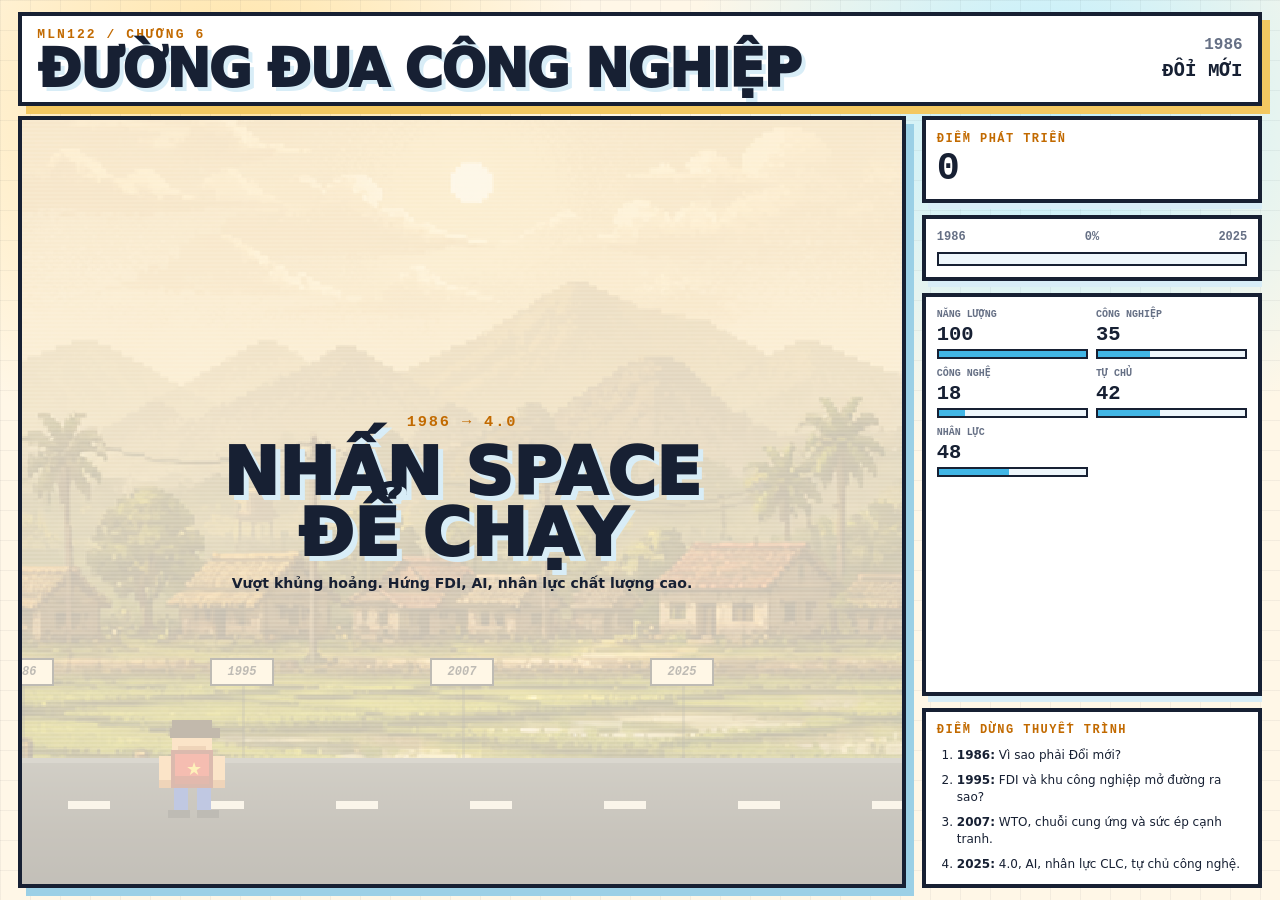
==== mln122/index.html @ a0adc279 "chore" ====
<!doctype html>
<html lang="vi">
  <head>
    <meta charset="utf-8" />
    <meta name="viewport" content="width=device-width, initial-scale=1" />
    <title>Đường Đua Công Nghiệp - MLN122</title>
    <link rel="stylesheet" href="./styles.css" />
  </head>
  <body>
    <main class="shell">
      <header class="topbar">
        <div>
          <p class="eyebrow">MLN122 / Chương 6</p>
          <h1>Đường Đua Công Nghiệp</h1>
        </div>
        <div class="era-badge">
          <span id="currentYear">1986</span>
          <strong id="currentEra">Đổi mới</strong>
        </div>
      </header>

      <section class="layout">
        <section id="stage" class="stage" aria-label="Khu vực chơi game">
          <img class="backdrop" src="./assets/industrial-road-atlas.png" alt="" draggable="false" />
          <div class="sunwash"></div>
          <div class="milestones" aria-hidden="true">
            <i style="left: 0%"><span>1986</span></i>
            <i style="left: 25%"><span>1995</span></i>
            <i style="left: 50%"><span>2007</span></i>
            <i style="left: 75%"><span>2025</span></i>
          </div>
          <div class="road"></div>
          <div id="entities" class="entities"></div>
          <div id="runner" class="runner" aria-hidden="true">
            <b class="head"></b>
            <b class="hair"></b>
            <b class="body"><em>★</em></b>
            <b class="arm left"></b>
            <b class="arm right"></b>
            <b class="leg left"></b>
            <b class="leg right"></b>
            <b class="shoe left"></b>
            <b class="shoe right"></b>
          </div>

          <div id="toast" class="toast" hidden></div>

          <div id="startOverlay" class="overlay">
            <p>1986 → 4.0</p>
            <h2>Nhấn Space để chạy</h2>
            <span>Vượt khủng hoảng. Hứng FDI, AI, nhân lực chất lượng cao.</span>
          </div>

          <div id="checkpointOverlay" class="overlay checkpoint" hidden>
            <p id="checkpointYear">1986</p>
            <h2 id="checkpointTitle">Đổi mới</h2>
            <ul id="checkpointBullets"></ul>
            <button id="continueButton" type="button">Tiếp tục chạy</button>
          </div>

          <div id="finishOverlay" class="overlay finish" hidden>
            <p>Kết quả</p>
            <h2 id="finishTitle">Bứt tốc</h2>
            <span id="finishBody"></span>
            <button id="restartButton" type="button">Chạy lại</button>
          </div>
        </section>

        <aside class="side">
          <section class="score-panel">
            <span>Điểm phát triển</span>
            <strong id="score">0</strong>
          </section>

          <section class="progress-panel">
            <div class="progress-label">
              <span>1986</span>
              <strong id="progressText">0%</strong>
              <span>2025</span>
            </div>
            <div class="progress"><i id="progressBar"></i></div>
          </section>

          <section class="meters">
            <div class="meter">
              <span>Năng lượng</span>
              <strong id="energy">100</strong>
              <i><b id="energyBar"></b></i>
            </div>
            <div class="meter">
              <span>Công nghiệp</span>
              <strong id="industry">35</strong>
              <i><b id="industryBar"></b></i>
            </div>
            <div class="meter">
              <span>Công nghệ</span>
              <strong id="technology">18</strong>
              <i><b id="technologyBar"></b></i>
            </div>
            <div class="meter">
              <span>Tự chủ</span>
              <strong id="autonomy">42</strong>
              <i><b id="autonomyBar"></b></i>
            </div>
            <div class="meter">
              <span>Nhân lực</span>
              <strong id="people">48</strong>
              <i><b id="peopleBar"></b></i>
            </div>
          </section>

          <section class="talk-panel">
            <span>Điểm dừng thuyết trình</span>
            <ol>
              <li><b>1986:</b> Vì sao phải Đổi mới?</li>
              <li><b>1995:</b> FDI và khu công nghiệp mở đường ra sao?</li>
              <li><b>2007:</b> WTO, chuỗi cung ứng và sức ép cạnh tranh.</li>
              <li><b>2025:</b> 4.0, AI, nhân lực CLC, tự chủ công nghệ.</li>
            </ol>
          </section>
        </aside>
      </section>
    </main>

    <script src="./game.js"></script>
  </body>
</html>
---- mln122/styles.css ----
:root {
  --ink: #172033;
  --muted: #667085;
  --paper: #fff7e7;
  --panel: #ffffff;
  --line: #172033;
  --gold: #f5a524;
  --sky: #41b6e6;
  --green: #49b66e;
  --red: #e65a4f;
}

* {
  box-sizing: border-box;
}

html,
body {
  height: 100%;
  overflow: hidden;
}

body {
  margin: 0;
  color: var(--ink);
  background:
    linear-gradient(90deg, rgba(23, 32, 51, 0.05) 1px, transparent 1px),
    linear-gradient(rgba(23, 32, 51, 0.05) 1px, transparent 1px),
    radial-gradient(circle at 18% 12%, #ffe3a3 0, transparent 28%),
    radial-gradient(circle at 82% 12%, #bdefff 0, transparent 28%),
    var(--paper);
  background-size: 30px 30px, 30px 30px, auto, auto, auto;
  font-family: Inter, ui-sans-serif, system-ui, -apple-system, BlinkMacSystemFont, "Segoe UI", sans-serif;
}

button {
  font: inherit;
}

.shell {
  height: 100vh;
  overflow: hidden;
  display: grid;
  grid-template-rows: auto minmax(0, 1fr);
  gap: clamp(8px, 1.2vh, 14px);
  padding: clamp(8px, 1.3vh, 14px) clamp(10px, 1.5vw, 18px);
}

.topbar {
  display: flex;
  justify-content: space-between;
  align-items: center;
  gap: 20px;
  max-width: 1480px;
  width: 100%;
  margin: 0 auto;
  padding: clamp(8px, 1.1vh, 12px) clamp(12px, 1.2vw, 16px);
  border: 4px solid var(--line);
  background: var(--panel);
  box-shadow: 8px 8px 0 #f3c861;
}

.eyebrow {
  margin: 0 0 4px;
  color: #c26a00;
  font-family: "Courier New", ui-monospace, monospace;
  font-size: 13px;
  font-weight: 900;
  letter-spacing: 0.16em;
  text-transform: uppercase;
}

h1 {
  margin: 0;
  font-size: clamp(30px, 4.1vw, 58px);
  line-height: 0.88;
  font-weight: 950;
  letter-spacing: -0.03em;
  text-transform: uppercase;
  text-shadow: 4px 4px 0 #d8edf7;
}

.era-badge {
  min-width: 200px;
  text-align: right;
  font-family: "Courier New", ui-monospace, monospace;
  text-transform: uppercase;
}

.era-badge span {
  display: block;
  color: var(--muted);
  font-weight: 900;
}

.era-badge strong {
  display: block;
  margin-top: 4px;
  font-size: clamp(18px, 1.5vw, 22px);
}

.layout {
  display: grid;
  grid-template-columns: minmax(0, 1fr) 340px;
  gap: 16px;
  max-width: 1480px;
  width: 100%;
  margin: 0 auto;
  min-height: 0;
}

.stage {
  position: relative;
  min-height: 0;
  height: 100%;
  overflow: hidden;
  border: 4px solid var(--line);
  background: #dff4ff;
  box-shadow: 8px 8px 0 #9bd0e6;
  cursor: pointer;
  touch-action: manipulation;
}

.stage.shake {
  animation: shake 0.18s steps(2) 2;
}

.stage.impact::after {
  content: "";
  position: absolute;
  inset: 0;
  z-index: 4;
  pointer-events: none;
  background: rgba(230, 90, 79, 0.22);
  animation: impactFlash 0.34s steps(2) forwards;
}

.backdrop {
  position: absolute;
  inset: 0 auto 0 0;
  width: 400%;
  height: 100%;
  max-width: none;
  object-fit: cover;
  image-rendering: pixelated;
  transition: transform 0.28s steps(14);
  user-select: none;
}

.sunwash {
  position: absolute;
  inset: 0;
  pointer-events: none;
  background:
    linear-gradient(180deg, rgba(255, 255, 255, 0.08), rgba(255, 247, 231, 0.2) 52%, rgba(255, 247, 231, 0.08)),
    linear-gradient(rgba(255, 255, 255, 0.13) 50%, transparent 50%);
  background-size: auto, 100% 4px;
}

.road {
  position: absolute;
  left: 0;
  right: 0;
  bottom: 0;
  height: clamp(106px, 14vh, 132px);
  border-top: 5px solid #7b8794;
  background:
    linear-gradient(90deg, transparent 0 46px, #eef2f6 46px 88px, transparent 88px 134px),
    linear-gradient(#5b6572, #394150 58%, #273142);
  background-size: 134px 8px, 100% 100%;
  background-repeat: repeat-x, no-repeat;
  background-position: 0 38px, 0 0;
}

.milestones i {
  position: absolute;
  bottom: clamp(108px, 14vh, 134px);
  width: 3px;
  height: 72px;
  background: rgba(23, 32, 51, 0.28);
}

.milestones span {
  position: absolute;
  top: -28px;
  left: -32px;
  width: 64px;
  padding: 5px 4px;
  border: 2px solid var(--line);
  background: #fff7e7;
  color: #172033;
  font-family: "Courier New", ui-monospace, monospace;
  font-size: 12px;
  font-weight: 900;
  text-align: center;
}

.runner {
  position: absolute;
  left: 15%;
  bottom: clamp(54px, 7.6vh, 74px);
  width: 76px;
  height: 96px;
  image-rendering: pixelated;
  transition: transform 0.02s linear;
  transform-origin: 50% 100%;
}

.runner b,
.runner em {
  position: absolute;
  display: block;
}

.head {
  left: 24px;
  top: 2px;
  width: 28px;
  height: 24px;
  background: #f2b37b;
  box-shadow: 0 4px 0 #c77c45, 6px 10px 0 #f2b37b, -6px 10px 0 #f2b37b;
}

.hair {
  left: 18px;
  top: 0;
  width: 40px;
  height: 10px;
  background: #251a17;
  box-shadow: 8px 8px 0 #251a17, -2px 8px 0 #251a17;
}

.body {
  left: 17px;
  top: 30px;
  width: 42px;
  height: 38px;
  border: 4px solid #7f1d1d;
  background: #dc2626;
  box-shadow: inset 0 -8px 0 #991b1b;
}

.body em {
  left: 11px;
  top: 4px;
  color: #fde047;
  font-style: normal;
  font-size: 18px;
}

.arm {
  top: 36px;
  width: 12px;
  height: 32px;
  background: #f2b37b;
  box-shadow: inset 0 -8px 0 #c77c45;
}

.arm.left {
  left: 5px;
}

.arm.right {
  right: 5px;
}

.leg {
  top: 68px;
  width: 14px;
  height: 26px;
  background: #1d4ed8;
}

.leg.left {
  left: 20px;
}

.leg.right {
  left: 43px;
}

.shoe {
  top: 90px;
  width: 22px;
  height: 8px;
  background: #172033;
}

.shoe.left {
  left: 14px;
}

.shoe.right {
  left: 43px;
}

.running .arm.left,
.running .leg.right {
  animation: runBack 0.24s steps(2) infinite;
}

.running .arm.right,
.running .leg.left {
  animation: runFront 0.24s steps(2) infinite;
}

.runner.ducking .head {
  left: 42px;
  top: 34px;
  width: 26px;
  height: 20px;
  box-shadow: 0 4px 0 #c77c45, 5px 8px 0 #f2b37b;
}

.runner.ducking .hair {
  left: 36px;
  top: 31px;
  width: 36px;
  height: 9px;
  box-shadow: 7px 7px 0 #251a17;
}

.runner.ducking .body {
  left: 14px;
  top: 54px;
  width: 50px;
  height: 26px;
}

.runner.ducking .body em {
  left: 17px;
  top: -1px;
  font-size: 16px;
}

.runner.ducking .arm {
  top: 58px;
  height: 18px;
}

.runner.ducking .arm.left {
  left: 6px;
}

.runner.ducking .arm.right {
  right: 8px;
}

.runner.ducking .leg {
  top: 76px;
  height: 14px;
}

.runner.ducking .shoe {
  top: 88px;
}

.runner.ducking.running .arm.left,
.runner.ducking.running .arm.right,
.runner.ducking.running .leg.left,
.runner.ducking.running .leg.right {
  animation-duration: 0.18s;
}

.runner.hit {
  filter: drop-shadow(5px 0 0 rgba(230, 90, 79, 0.45));
}

.entity {
  position: absolute;
  display: grid;
  place-items: center;
  align-content: center;
  gap: 1px;
  width: 74px;
  height: 68px;
  border: 3px solid var(--entity);
  background: #fff7e7;
  color: var(--entity);
  box-shadow: 3px 3px 0 rgba(23, 32, 51, 0.22);
  font-family: "Courier New", ui-monospace, monospace;
  font-weight: 900;
  text-align: center;
}

.entity.pickup {
  animation: bob 0.55s steps(2) infinite;
}

.entity.obstacle {
  color: #8f1d1d;
}

.entity.jump {
  background: #fff0e9;
  border-left-width: 2px;
  border-right-width: 2px;
}

.entity.duck {
  background: #f5f0ff;
  border-style: dashed;
  color: #5f2bbd;
}

.entity.duck::before {
  content: "";
  position: absolute;
  left: 16px;
  right: 16px;
  top: -12px;
  height: 9px;
  border-left: 3px solid var(--entity);
  border-right: 3px solid var(--entity);
  opacity: 0.8;
}

.entity .icon {
  font-size: 16px;
  line-height: 1;
}

.entity .label {
  max-width: 48px;
  color: var(--ink);
  font-size: 7px;
  line-height: 1.05;
  text-transform: uppercase;
}

.entity.duck .label {
  max-width: 72px;
  font-size: 7px;
}

.entity.pickup .label {
  max-width: 46px;
  font-size: 7px;
}

.toast {
  position: absolute;
  left: 21%;
  bottom: 210px;
  z-index: 6;
  padding: 9px 10px;
  border: 3px solid currentColor;
  background: #ffffff;
  font-family: "Courier New", ui-monospace, monospace;
  font-size: 15px;
  font-weight: 900;
  box-shadow: 4px 4px 0 rgba(23, 32, 51, 0.22);
  animation: rise 0.75s steps(6) forwards;
}

.toast.good {
  color: #188b48;
}

.toast.bad {
  color: #ce2b24;
}

.overlay {
  position: absolute;
  inset: 0;
  z-index: 7;
  display: grid;
  place-content: center;
  justify-items: center;
  gap: clamp(7px, 1.2vh, 11px);
  padding: clamp(16px, 2.4vh, 24px);
  background: rgba(255, 247, 231, 0.72);
  text-align: center;
}

.overlay[hidden] {
  display: none;
}

.overlay p {
  margin: 0;
  color: #c26a00;
  font-family: "Courier New", ui-monospace, monospace;
  font-size: clamp(13px, 1.2vw, 16px);
  font-weight: 900;
  letter-spacing: 0.12em;
  text-transform: uppercase;
}

.overlay h2 {
  margin: 0;
  max-width: min(680px, 70%);
  font-size: clamp(34px, 5.2vw, 72px);
  font-weight: 950;
  line-height: 0.92;
  text-transform: uppercase;
  text-shadow: 5px 5px 0 #d8edf7;
}

.overlay span {
  max-width: min(560px, 70%);
  font-size: clamp(13px, 1.1vw, 16px);
  font-weight: 800;
}

.overlay ul {
  max-width: 680px;
  margin: 0;
  padding-left: 22px;
  text-align: left;
  font-size: clamp(13px, 1.1vw, 16px);
  font-weight: 800;
  line-height: 1.5;
}

.overlay button {
  border: 4px solid var(--line);
  background: #ffe082;
  color: var(--ink);
  padding: 12px 18px;
  font-family: "Courier New", ui-monospace, monospace;
  font-weight: 900;
  text-transform: uppercase;
  box-shadow: 5px 5px 0 #9bd0e6;
}

.side {
  display: grid;
  grid-template-rows: auto auto minmax(0, 1fr) auto;
  gap: 12px;
  min-height: 0;
  overflow: hidden;
}

.side > section {
  border: 4px solid var(--line);
  background: var(--panel);
  box-shadow: 6px 6px 0 #d8edf7;
  padding: clamp(10px, 1.2vh, 14px);
}

.score-panel span,
.talk-panel span {
  display: block;
  color: #c26a00;
  font-family: "Courier New", ui-monospace, monospace;
  font-size: 12px;
  font-weight: 900;
  letter-spacing: 0.12em;
  text-transform: uppercase;
}

.score-panel strong {
  display: block;
  margin-top: 4px;
  font-family: "Courier New", ui-monospace, monospace;
  font-size: clamp(34px, 3vw, 46px);
  line-height: 1;
}

.progress-label {
  display: flex;
  align-items: center;
  justify-content: space-between;
  color: var(--muted);
  font-family: "Courier New", ui-monospace, monospace;
  font-size: 12px;
  font-weight: 900;
}

.progress {
  height: 14px;
  margin-top: 8px;
  border: 2px solid var(--line);
  background: #eef6fb;
}

.progress i {
  display: block;
  height: 100%;
  width: 0;
  background: var(--gold);
  transition: width 0.2s steps(8);
}

.meters {
  display: grid;
  grid-template-columns: 1fr 1fr;
  gap: 8px;
  align-content: start;
  min-height: 0;
}

.meter span {
  display: block;
  color: var(--muted);
  font-family: "Courier New", ui-monospace, monospace;
  font-size: 10px;
  font-weight: 900;
  text-transform: uppercase;
}

.meter strong {
  display: block;
  margin: 3px 0;
  font-family: "Courier New", ui-monospace, monospace;
  font-size: clamp(20px, 1.6vw, 26px);
}

.meter i {
  display: block;
  overflow: hidden;
  height: 10px;
  border: 2px solid var(--line);
  background: #eef6fb;
}

.meter b {
  display: block;
  height: 100%;
  width: 0;
  background: var(--sky);
  transition: width 0.2s steps(8);
}

.talk-panel ol {
  margin: 10px 0 0;
  padding-left: 20px;
  font-size: clamp(12px, 0.9vw, 14px);
  line-height: 1.42;
}

.talk-panel li + li {
  margin-top: 8px;
}

@keyframes runFront {
  to {
    transform: translate(5px, -2px);
  }
}

@keyframes runBack {
  to {
    transform: translate(-5px, 2px);
  }
}

@keyframes bob {
  to {
    transform: translateY(-7px);
  }
}

@keyframes rise {
  to {
    opacity: 0;
    transform: translateY(-42px);
  }
}

@keyframes shake {
  50% {
    transform: translateX(-7px);
  }
  100% {
    transform: translateX(7px);
  }
}

@keyframes impactFlash {
  0% {
    opacity: 1;
  }
  100% {
    opacity: 0;
  }
}

@media (max-width: 980px) {
  html,
  body {
    overflow: auto;
  }

  .shell {
    padding: 10px;
    height: auto;
    min-height: 100vh;
    overflow: visible;
  }

  .topbar,
  .layout {
    display: grid;
    grid-template-columns: 1fr;
  }

  .era-badge {
    min-width: 0;
    text-align: left;
  }

  .stage {
    min-height: 560px;
  }
}

@media (max-width: 560px) {
  h1 {
    font-size: 34px;
  }

  .stage {
    min-height: 520px;
  }

  .overlay {
    padding: 18px;
  }

  .overlay h2 {
    max-width: 250px;
    font-size: 31px;
    line-height: 0.95;
    text-shadow: 3px 3px 0 #d8edf7;
  }

  .overlay span {
    max-width: 270px;
    font-size: 14px;
    line-height: 1.35;
  }

  .runner {
    left: 10%;
    transform-origin: bottom left;
  }
}
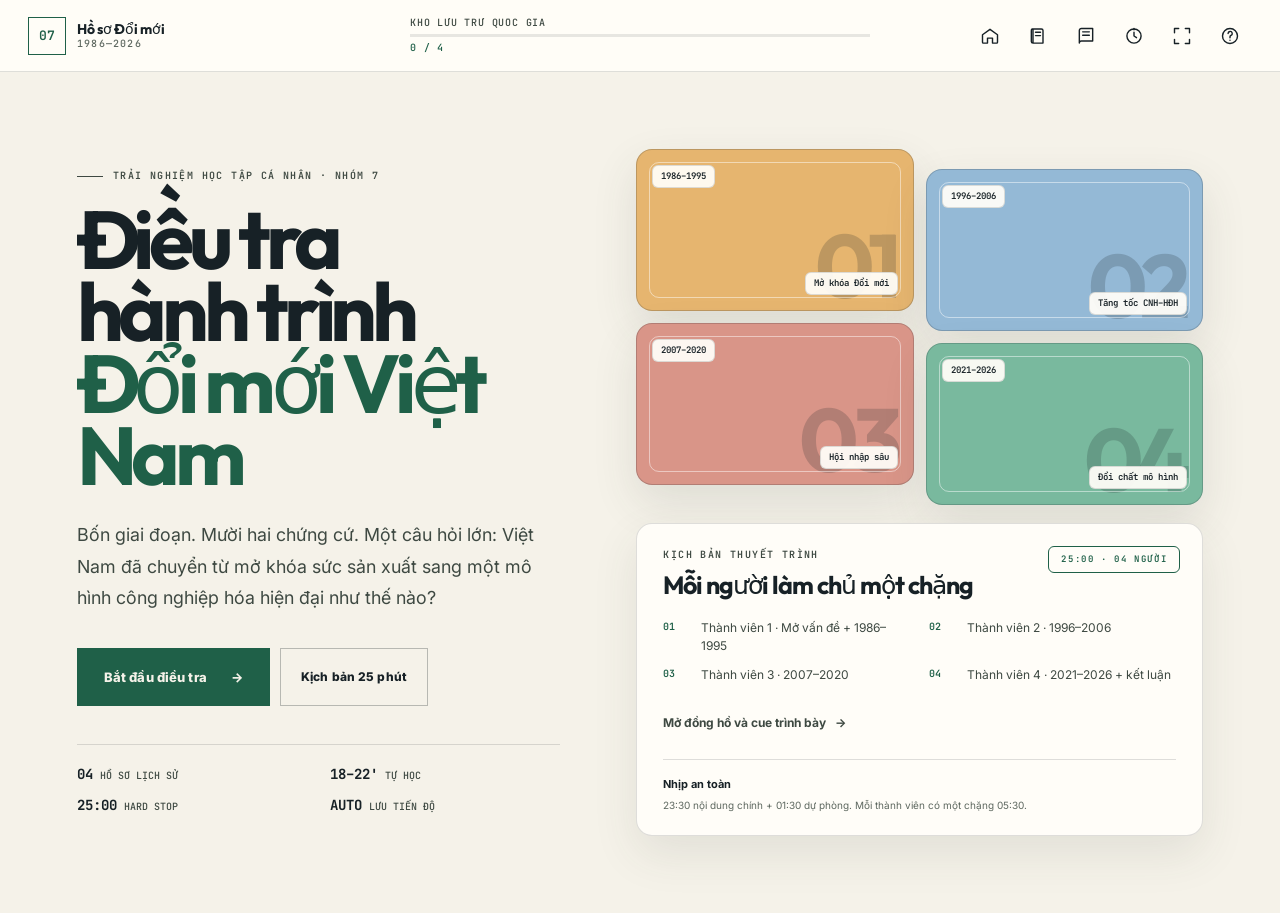
==== commit 2774127e: "chore" ====
--- a/mln122/index.html
+++ b/mln122/index.html
@@ -1,127 +1,85 @@
 <!doctype html>
 <html lang="vi">
   <head>
-    <meta charset="utf-8" />
-    <meta name="viewport" content="width=device-width, initial-scale=1" />
-    <title>Đường Đua Công Nghiệp - MLN122</title>
+    <meta charset="UTF-8" />
+    <meta name="viewport" content="width=device-width, initial-scale=1, viewport-fit=cover" />
+    <meta name="theme-color" content="#f5f2e9" />
+    <meta
+      name="description"
+      content="Game học tập cá nhân về công nghiệp hóa, hiện đại hóa và hội nhập kinh tế quốc tế của Việt Nam."
+    />
+    <title>Hồ sơ Đổi mới 1986–2026 · Nhóm 7</title>
+
+    <link rel="preconnect" href="https://fonts.googleapis.com" />
+    <link rel="preconnect" href="https://fonts.gstatic.com" crossorigin />
+    <link
+      href="https://fonts.googleapis.com/css2?family=Inter:wght@400;500;600;700&family=JetBrains+Mono:wght@500;600&family=Outfit:wght@600;700;800&display=swap"
+      rel="stylesheet"
+    />
     <link rel="stylesheet" href="./styles.css" />
   </head>
+
   <body>
-    <main class="shell">
-      <header class="topbar">
-        <div>
-          <p class="eyebrow">MLN122 / Chương 6</p>
-          <h1>Đường Đua Công Nghiệp</h1>
+    <a class="skip-link" href="#game-root">Bỏ qua thanh điều hướng</a>
+
+    <div class="app-shell" id="app-shell">
+      <header class="topbar" id="topbar">
+        <button class="brand" type="button" data-action="go-home" aria-label="Về trang mở đầu">
+          <span class="brand__mark" aria-hidden="true">07</span>
+          <span class="brand__copy">
+            <strong>Hồ sơ Đổi mới</strong>
+            <small>1986—2026</small>
+          </span>
+        </button>
+
+        <div class="route-status" aria-label="Tiến độ hành trình">
+          <span class="route-status__label" id="route-label">Kho lưu trữ quốc gia</span>
+          <div class="route-status__track" aria-hidden="true">
+            <span id="route-progress"></span>
+          </div>
+          <span class="route-status__count" id="route-count">0 / 4</span>
         </div>
-        <div class="era-badge">
-          <span id="currentYear">1986</span>
-          <strong id="currentEra">Đổi mới</strong>
-        </div>
+
+        <nav class="utility-nav" aria-label="Công cụ">
+          <button class="icon-button" type="button" data-action="go-hub" title="Kho hồ sơ (H)">
+            <svg viewBox="0 0 24 24" aria-hidden="true"><path d="M3 10.5 12 4l9 6.5v9a1 1 0 0 1-1 1h-5v-6H9v6H4a1 1 0 0 1-1-1z" /></svg>
+            <span class="sr-only">Kho hồ sơ</span>
+          </button>
+          <button class="icon-button" type="button" data-action="open-journal" title="Sổ tay (J)">
+            <svg viewBox="0 0 24 24" aria-hidden="true"><path d="M5 3.5h11a2 2 0 0 1 2 2v15H6a2 2 0 0 1-2-2v-13a2 2 0 0 1 1-2Zm1 0v17m3-13h6m-6 4h6" /></svg>
+            <span class="sr-only">Sổ tay</span>
+          </button>
+          <button class="icon-button" type="button" data-action="open-sources" title="Nguồn tham khảo">
+            <svg viewBox="0 0 24 24" aria-hidden="true"><path d="M4 5.5A2.5 2.5 0 0 1 6.5 3H20v15H6.5A2.5 2.5 0 0 0 4 20.5zm0 0v15M8 7h8m-8 4h8" /></svg>
+            <span class="sr-only">Nguồn tham khảo</span>
+          </button>
+          <button class="icon-button presenter-button" type="button" data-action="open-presenter" title="Kịch bản 25 phút (P)">
+            <svg viewBox="0 0 24 24" aria-hidden="true"><circle cx="12" cy="12" r="8.5" /><path d="M12 7.5V12l3 2m-3-11v1.5" /></svg>
+            <span class="presentation-mini-time" id="presentation-mini-time" aria-hidden="true">25:00</span>
+            <span class="sr-only">Kịch bản trình bày 25 phút</span>
+          </button>
+          <button class="icon-button utility-nav__optional" type="button" data-action="toggle-fullscreen" title="Toàn màn hình (F)">
+            <svg viewBox="0 0 24 24" aria-hidden="true"><path d="M8 3H3v5m13-5h5v5M8 21H3v-5m13 5h5v-5" /></svg>
+            <span class="sr-only">Toàn màn hình</span>
+          </button>
+          <button class="icon-button" type="button" data-action="open-help" title="Hướng dẫn (?)">
+            <svg viewBox="0 0 24 24" aria-hidden="true"><circle cx="12" cy="12" r="9" /><path d="M9.7 9a2.5 2.5 0 1 1 3.3 2.37c-.6.25-1 .82-1 1.47V14m0 3h.01" /></svg>
+            <span class="sr-only">Hướng dẫn</span>
+          </button>
+        </nav>
       </header>
 
-      <section class="layout">
-        <section id="stage" class="stage" aria-label="Khu vực chơi game">
-          <img class="backdrop" src="./assets/industrial-road-atlas.png" alt="" draggable="false" />
-          <div class="sunwash"></div>
-          <div class="milestones" aria-hidden="true">
-            <i style="left: 0%"><span>1986</span></i>
-            <i style="left: 25%"><span>1995</span></i>
-            <i style="left: 50%"><span>2007</span></i>
-            <i style="left: 75%"><span>2025</span></i>
-          </div>
-          <div class="road"></div>
-          <div id="entities" class="entities"></div>
-          <div id="runner" class="runner" aria-hidden="true">
-            <b class="head"></b>
-            <b class="hair"></b>
-            <b class="body"><em>★</em></b>
-            <b class="arm left"></b>
-            <b class="arm right"></b>
-            <b class="leg left"></b>
-            <b class="leg right"></b>
-            <b class="shoe left"></b>
-            <b class="shoe right"></b>
-          </div>
+      <main id="game-root" tabindex="-1"></main>
+    </div>
 
-          <div id="toast" class="toast" hidden></div>
+    <div id="overlay-root"></div>
+    <div class="toast-region" id="toast-region" role="status" aria-live="polite" aria-atomic="true"></div>
 
-          <div id="startOverlay" class="overlay">
-            <p>1986 → 4.0</p>
-            <h2>Nhấn Space để chạy</h2>
-            <span>Vượt khủng hoảng. Hứng FDI, AI, nhân lực chất lượng cao.</span>
-          </div>
+    <noscript>
+      <div class="noscript">Game cần JavaScript để mở các hồ sơ và lưu tiến độ học.</div>
+    </noscript>
 
-          <div id="checkpointOverlay" class="overlay checkpoint" hidden>
-            <p id="checkpointYear">1986</p>
-            <h2 id="checkpointTitle">Đổi mới</h2>
-            <ul id="checkpointBullets"></ul>
-            <button id="continueButton" type="button">Tiếp tục chạy</button>
-          </div>
-
-          <div id="finishOverlay" class="overlay finish" hidden>
-            <p>Kết quả</p>
-            <h2 id="finishTitle">Bứt tốc</h2>
-            <span id="finishBody"></span>
-            <button id="restartButton" type="button">Chạy lại</button>
-          </div>
-        </section>
-
-        <aside class="side">
-          <section class="score-panel">
-            <span>Điểm phát triển</span>
-            <strong id="score">0</strong>
-          </section>
-
-          <section class="progress-panel">
-            <div class="progress-label">
-              <span>1986</span>
-              <strong id="progressText">0%</strong>
-              <span>2025</span>
-            </div>
-            <div class="progress"><i id="progressBar"></i></div>
-          </section>
-
-          <section class="meters">
-            <div class="meter">
-              <span>Năng lượng</span>
-              <strong id="energy">100</strong>
-              <i><b id="energyBar"></b></i>
-            </div>
-            <div class="meter">
-              <span>Công nghiệp</span>
-              <strong id="industry">35</strong>
-              <i><b id="industryBar"></b></i>
-            </div>
-            <div class="meter">
-              <span>Công nghệ</span>
-              <strong id="technology">18</strong>
-              <i><b id="technologyBar"></b></i>
-            </div>
-            <div class="meter">
-              <span>Tự chủ</span>
-              <strong id="autonomy">42</strong>
-              <i><b id="autonomyBar"></b></i>
-            </div>
-            <div class="meter">
-              <span>Nhân lực</span>
-              <strong id="people">48</strong>
-              <i><b id="peopleBar"></b></i>
-            </div>
-          </section>
-
-          <section class="talk-panel">
-            <span>Điểm dừng thuyết trình</span>
-            <ol>
-              <li><b>1986:</b> Vì sao phải Đổi mới?</li>
-              <li><b>1995:</b> FDI và khu công nghiệp mở đường ra sao?</li>
-              <li><b>2007:</b> WTO, chuỗi cung ứng và sức ép cạnh tranh.</li>
-              <li><b>2025:</b> 4.0, AI, nhân lực CLC, tự chủ công nghệ.</li>
-            </ol>
-          </section>
-        </aside>
-      </section>
-    </main>
-
+    <script src="./content.js"></script>
     <script src="./game.js"></script>
   </body>
 </html>
--- a/mln122/styles.css
+++ b/mln122/styles.css
@@ -1,740 +1,3759 @@
 :root {
-  --ink: #172033;
-  --muted: #667085;
-  --paper: #fff7e7;
-  --panel: #ffffff;
-  --line: #172033;
-  --gold: #f5a524;
-  --sky: #41b6e6;
-  --green: #49b66e;
-  --red: #e65a4f;
+  color-scheme: light;
+  --ink: #f5f2e9;
+  --ink-soft: #ece8dc;
+  --panel: #fffdf8;
+  --panel-2: #e4e0d5;
+  --paper: #172126;
+  --paper-dim: #3e4942;
+  --muted: #5d675f;
+  --line: rgba(23, 33, 38, 0.14);
+  --line-strong: rgba(23, 33, 38, 0.28);
+  --signal: #1f6048;
+  --danger: #b54138;
+  --header-height: 72px;
+  --display: "Outfit", "Arial Narrow", sans-serif;
+  --body: "Inter", Arial, sans-serif;
+  --mono: "JetBrains Mono", Consolas, monospace;
+  font-family: var(--body);
+  font-synthesis: none;
+  text-rendering: optimizeLegibility;
 }
 
 * {
   box-sizing: border-box;
 }
 
-html,
+html {
+  background: var(--ink);
+  scroll-behavior: smooth;
+}
+
 body {
+  min-width: 320px;
+  min-height: 100vh;
+  min-height: 100dvh;
+  margin: 0;
+  overflow-x: hidden;
+  background: var(--ink);
+  color: var(--paper);
+}
+
+body.has-overlay {
+  overflow: hidden;
+}
+
+button,
+a {
+  font: inherit;
+}
+
+button {
+  color: inherit;
+}
+
+button:not(:disabled),
+a {
+  cursor: pointer;
+}
+
+button:focus-visible,
+a:focus-visible,
+[tabindex]:focus-visible {
+  outline: 3px solid var(--signal);
+  outline-offset: 3px;
+}
+
+button:disabled {
+  cursor: not-allowed;
+}
+
+h1,
+h2,
+h3,
+p,
+blockquote,
+ol,
+ul,
+dl,
+dd {
+  margin-top: 0;
+}
+
+h1,
+h2,
+h3 {
+  font-family: var(--display);
+  letter-spacing: -0.04em;
+}
+
+svg {
+  display: block;
+}
+
+.sr-only {
+  position: absolute;
+  width: 1px;
+  height: 1px;
+  padding: 0;
+  margin: -1px;
+  overflow: hidden;
+  clip: rect(0, 0, 0, 0);
+  white-space: nowrap;
+  border: 0;
+}
+
+.skip-link {
+  position: fixed;
+  z-index: 1000;
+  top: 8px;
+  left: 8px;
+  padding: 12px 16px;
+  transform: translateY(-150%);
+  background: var(--paper);
+  color: var(--ink);
+  font-weight: 800;
+  text-decoration: none;
+}
+
+.skip-link:focus {
+  transform: translateY(0);
+}
+
+.app-shell {
+  min-height: 100vh;
+  min-height: 100dvh;
+}
+
+.topbar {
+  position: sticky;
+  z-index: 50;
+  top: 0;
+  display: grid;
+  grid-template-columns: minmax(190px, 1fr) minmax(260px, 460px) minmax(190px, 1fr);
+  align-items: center;
+  height: var(--header-height);
+  padding: 0 28px;
+  border-bottom: 1px solid var(--line);
+  background: rgba(255, 253, 248, 0.94);
+  backdrop-filter: blur(16px);
+}
+
+.brand {
+  display: inline-flex;
+  align-items: center;
+  justify-self: start;
+  min-height: 48px;
+  padding: 0;
+  border: 0;
+  background: transparent;
+  text-align: left;
+}
+
+.brand__mark {
+  display: grid;
+  place-items: center;
+  width: 38px;
+  height: 38px;
+  margin-right: 11px;
+  border: 1px solid var(--signal);
+  color: var(--signal);
+  font: 600 13px/1 var(--mono);
+}
+
+.brand__copy {
+  display: grid;
+  gap: 1px;
+}
+
+.brand__copy strong {
+  font: 700 14px/1.15 var(--display);
+  letter-spacing: -0.02em;
+}
+
+.brand__copy small {
+  color: var(--muted);
+  font: 500 10px/1.2 var(--mono);
+  letter-spacing: 0.12em;
+}
+
+.route-status {
+  display: grid;
+  grid-template-columns: 1fr auto;
+  gap: 6px 14px;
+  min-width: 0;
+}
+
+.route-status__label,
+.route-status__count {
+  overflow: hidden;
+  color: var(--paper-dim);
+  font: 500 10px/1 var(--mono);
+  letter-spacing: 0.08em;
+  text-overflow: ellipsis;
+  text-transform: uppercase;
+  white-space: nowrap;
+}
+
+.route-status__count {
+  color: var(--signal);
+}
+
+.route-status__track {
+  grid-column: 1 / -1;
+  height: 3px;
+  overflow: hidden;
+  background: rgba(23, 33, 38, 0.1);
+}
+
+.route-status__track span {
+  display: block;
+  width: 0;
   height: 100%;
+  background: var(--signal);
+  transition: width 500ms ease;
+}
+
+.utility-nav {
+  display: flex;
+  justify-self: end;
+  gap: 4px;
+}
+
+.icon-button {
+  display: grid;
+  place-items: center;
+  width: 44px;
+  height: 44px;
+  padding: 0;
+  border: 1px solid transparent;
+  background: transparent;
+}
+
+.icon-button:hover {
+  border-color: var(--line-strong);
+  background: var(--panel);
+}
+
+.icon-button svg {
+  width: 20px;
+  height: 20px;
+  fill: none;
+  stroke: currentColor;
+  stroke-linecap: round;
+  stroke-linejoin: round;
+  stroke-width: 1.7;
+}
+
+.presenter-button {
+  position: relative;
+  transition: width 180ms ease, background 180ms ease, border-color 180ms ease;
+}
+
+.presentation-mini-time {
+  display: none;
+  color: var(--paper);
+  font: 600 10px/1 var(--mono);
+  letter-spacing: 0.02em;
+}
+
+.presenter-button.has-timing {
+  grid-auto-flow: column;
+  width: 94px;
+  gap: 7px;
+  padding: 0 10px;
+  border-color: var(--line-strong);
+  background: var(--panel);
+}
+
+.presenter-button.has-timing .presentation-mini-time {
+  display: inline;
+}
+
+.presenter-button.is-running {
+  border-color: var(--signal);
+  color: var(--signal);
+}
+
+#game-root {
+  min-height: calc(100vh - var(--header-height));
+  min-height: calc(100dvh - var(--header-height));
+}
+
+.page-frame {
+  width: min(1480px, 100%);
+  margin: 0 auto;
+  padding: 52px clamp(24px, 4vw, 72px) 64px;
+}
+
+.eyebrow,
+.micro-label {
+  color: var(--paper-dim);
+  font: 600 10px/1.4 var(--mono);
+  letter-spacing: 0.14em;
+  text-transform: uppercase;
+}
+
+.eyebrow {
+  display: flex;
+  align-items: center;
+  gap: 10px;
+  margin-bottom: 20px;
+}
+
+.eyebrow > span {
+  width: 26px;
+  height: 1px;
+  background: currentColor;
+}
+
+.micro-label {
+  margin-bottom: 10px;
+}
+
+.button {
+  display: inline-flex;
+  align-items: center;
+  justify-content: center;
+  gap: 24px;
+  min-height: 48px;
+  padding: 0 20px;
+  border: 1px solid var(--line-strong);
+  background: transparent;
+  color: var(--paper);
+  font-size: 12px;
+  font-weight: 800;
+  letter-spacing: 0.01em;
+  text-decoration: none;
+  transition: transform 160ms ease, border-color 160ms ease, background 160ms ease, color 160ms ease;
+}
+
+.button:not(:disabled):hover {
+  transform: translateY(-2px);
+}
+
+.button--large {
+  min-height: 58px;
+  padding: 0 26px;
+  font-size: 13px;
+}
+
+.button--primary {
+  border-color: var(--signal);
+  background: var(--signal);
+  color: var(--ink);
+}
+
+.button--primary:hover {
+  background: #174c3a;
+}
+
+.button--ghost:hover,
+.button--soft:hover {
+  border-color: var(--paper-dim);
+  background: rgba(23, 33, 38, 0.06);
+}
+
+.button--soft {
+  border-color: rgba(31, 96, 72, 0.36);
+  color: var(--signal);
+}
+
+.button--disabled {
+  border-color: var(--line);
+  background: var(--panel);
+  color: var(--muted);
+}
+
+.button--danger {
+  border-color: var(--danger);
+  background: var(--danger);
+  color: var(--ink);
+}
+
+.text-button,
+.text-link {
+  display: inline-flex;
+  align-items: center;
+  gap: 9px;
+  min-height: 44px;
+  padding: 0;
+  border: 0;
+  background: transparent;
+  color: var(--paper-dim);
+  font-size: 12px;
+  font-weight: 700;
+}
+
+.text-button:hover,
+.text-link:hover {
+  color: var(--signal);
+}
+
+/* Home */
+.home-screen {
+  position: relative;
+  display: grid;
+  grid-template-columns: minmax(0, 0.92fr) minmax(520px, 1.08fr);
+  align-items: center;
+  gap: clamp(40px, 6vw, 96px);
+  min-height: calc(100vh - var(--header-height));
+  min-height: calc(100dvh - var(--header-height));
+  padding: clamp(42px, 6vw, 84px);
+  background: var(--ink);
+}
+
+.home-screen__content {
+  align-self: center;
+  max-width: 720px;
+}
+
+.home-screen h1 {
+  max-width: 720px;
+  margin-bottom: 28px;
+  font-size: clamp(58px, 6.4vw, 100px);
+  font-weight: 700;
+  line-height: 0.88;
+  letter-spacing: -0.065em;
+  text-wrap: balance;
+}
+
+.home-screen h1 em {
+  color: var(--signal);
+  font-style: normal;
+}
+
+.home-screen__lede {
+  max-width: 660px;
+  margin-bottom: 34px;
+  color: var(--paper-dim);
+  font-size: clamp(15px, 1.4vw, 18px);
+  line-height: 1.75;
+}
+
+.home-screen__actions {
+  display: flex;
+  flex-wrap: wrap;
+  gap: 10px;
+}
+
+.home-screen__meta {
+  display: grid;
+  grid-template-columns: repeat(2, minmax(0, 1fr));
+  gap: 12px 24px;
+  margin-top: 38px;
+  padding-top: 20px;
+  border-top: 1px solid var(--line);
+  color: var(--paper-dim);
+  font: 500 10px/1.4 var(--mono);
+  text-transform: uppercase;
+}
+
+.home-screen__meta span {
+  display: flex;
+  align-items: baseline;
+  gap: 7px;
+}
+
+.home-screen__meta b {
+  color: var(--paper);
+  font-size: 14px;
+}
+
+.home-screen__visual {
+  display: grid;
+  align-content: center;
+  gap: 18px;
+  min-width: 0;
+}
+
+.home-art-grid {
+  display: grid;
+  grid-template-columns: repeat(2, minmax(0, 1fr));
+  gap: 12px;
+  padding: 0 0 20px;
+}
+
+.home-art-panel {
+  position: relative;
+  min-height: clamp(150px, 18vh, 205px);
   overflow: hidden;
-}
-
-body {
+  border: 1px solid rgba(23, 33, 38, 0.2);
+  border-radius: 16px;
+  background-color: var(--scene-base);
+  background-image: var(--scene-art);
+  background-position: center;
+  background-size: cover;
+  box-shadow: 0 18px 45px rgba(57, 65, 57, 0.12);
+}
+
+.home-art-panel:nth-child(even) {
+  transform: translateY(20px);
+}
+
+.home-art-panel::after {
+  position: absolute;
+  inset: 12px;
+  border: 1px solid rgba(255, 255, 255, 0.48);
+  border-radius: 10px;
+  content: "";
+  pointer-events: none;
+}
+
+.home-art-panel > span,
+.home-art-panel > small {
+  position: absolute;
+  z-index: 1;
+  left: 15px;
+  padding: 6px 8px;
+  border: 1px solid var(--line);
+  border-radius: 6px;
+  background: rgba(255, 253, 248, 0.94);
+  color: var(--paper);
+  font: 600 9px/1 var(--mono);
+}
+
+.home-art-panel > span {
+  top: 15px;
+}
+
+.home-art-panel > small {
+  right: 15px;
+  bottom: 15px;
+  left: auto;
+}
+
+.home-art-panel > b {
+  position: absolute;
+  right: 18px;
+  bottom: 9px;
+  color: rgba(23, 33, 38, 0.2);
+  font: 700 clamp(64px, 7vw, 100px)/0.8 var(--display);
+  letter-spacing: -0.08em;
+}
+
+.brief-card {
+  position: relative;
+  width: 100%;
   margin: 0;
-  color: var(--ink);
-  background:
-    linear-gradient(90deg, rgba(23, 32, 51, 0.05) 1px, transparent 1px),
-    linear-gradient(rgba(23, 32, 51, 0.05) 1px, transparent 1px),
-    radial-gradient(circle at 18% 12%, #ffe3a3 0, transparent 28%),
-    radial-gradient(circle at 82% 12%, #bdefff 0, transparent 28%),
-    var(--paper);
-  background-size: 30px 30px, 30px 30px, auto, auto, auto;
-  font-family: Inter, ui-sans-serif, system-ui, -apple-system, BlinkMacSystemFont, "Segoe UI", sans-serif;
-}
-
-button {
-  font: inherit;
-}
-
-.shell {
-  height: 100vh;
+  padding: 24px 26px 22px;
+  border: 1px solid var(--line);
+  border-radius: 16px;
+  background: var(--panel);
+  box-shadow: 0 18px 45px rgba(57, 65, 57, 0.1);
+}
+
+.brief-card__stamp {
+  position: absolute;
+  top: 22px;
+  right: 22px;
+  padding: 8px 12px;
+  border: 1px solid var(--signal);
+  border-radius: 6px;
+  color: var(--signal);
+  font: 600 9px/1 var(--mono);
+  letter-spacing: 0.18em;
+}
+
+.brief-card h2 {
+  max-width: 360px;
+  margin-bottom: 20px;
+  font-size: 25px;
+  line-height: 1.08;
+}
+
+.brief-card ol {
+  display: grid;
+  grid-template-columns: repeat(2, minmax(0, 1fr));
+  gap: 10px 18px;
+  padding: 0;
+  list-style: none;
+}
+
+.brief-card li {
+  display: grid;
+  grid-template-columns: 30px 1fr;
+  gap: 8px;
+  color: var(--paper-dim);
+  font-size: 12px;
+  line-height: 1.55;
+}
+
+.brief-card li span {
+  color: var(--signal);
+  font: 600 10px/1.6 var(--mono);
+}
+
+.brief-card__boundary {
+  margin-top: 14px;
+  padding-top: 12px;
+  border-top: 1px solid var(--line);
+}
+
+.brief-card__boundary strong {
+  color: var(--paper);
+  font-size: 11px;
+}
+
+.brief-card__boundary p {
+  margin: 6px 0 0;
+  color: var(--muted);
+  font-size: 10px;
+  line-height: 1.55;
+}
+
+/* Hub */
+.hub-screen {
+  min-height: calc(100vh - var(--header-height));
+}
+
+.page-heading {
+  display: grid;
+  grid-template-columns: minmax(0, 1fr) auto minmax(250px, 0.55fr);
+  align-items: end;
+  gap: 44px;
+  margin-bottom: 56px;
+}
+
+.page-heading h1 {
+  max-width: 700px;
+  margin-bottom: 0;
+  font-size: clamp(44px, 5.2vw, 76px);
+  font-weight: 600;
+  line-height: 0.94;
+}
+
+.page-heading__note {
+  margin-bottom: 5px;
+  color: var(--muted);
+  font-size: 12px;
+  line-height: 1.7;
+}
+
+.progress-dial {
+  display: grid;
+  place-items: center;
+  width: 112px;
+  height: 112px;
+  border-radius: 50%;
+  background: conic-gradient(var(--signal) var(--progress), rgba(23, 33, 38, 0.1) 0);
+}
+
+.progress-dial::before {
+  grid-area: 1 / 1;
+  width: 94px;
+  height: 94px;
+  border-radius: 50%;
+  background: var(--ink);
+  content: "";
+}
+
+.progress-dial div {
+  z-index: 1;
+  display: grid;
+  grid-area: 1 / 1;
+  text-align: center;
+}
+
+.progress-dial strong {
+  font: 600 34px/1 var(--display);
+}
+
+.progress-dial span {
+  margin-top: 4px;
+  color: var(--muted);
+  font: 500 9px/1 var(--mono);
+  text-transform: uppercase;
+}
+
+.timeline-rail {
+  position: relative;
+  display: grid;
+  grid-template-columns: repeat(4, minmax(0, 1fr));
+  border-top: 1px solid var(--line-strong);
+}
+
+.era-card {
+  position: relative;
+  min-width: 0;
+  padding: 30px 13px 0;
+  border-right: 1px solid var(--line);
+}
+
+.era-card:first-child {
+  padding-left: 0;
+}
+
+.era-card:last-child {
+  padding-right: 0;
+  border-right: 0;
+}
+
+.era-card__line {
+  position: absolute;
+  top: -5px;
+  left: 0;
+  width: 100%;
+  height: 9px;
+}
+
+.era-card__line span {
+  display: block;
+  width: 9px;
+  height: 9px;
+  border-radius: 50%;
+  background: var(--accent);
+  box-shadow: 0 0 0 5px var(--ink), 0 0 0 6px var(--line-strong);
+}
+
+.era-card:not(:first-child) .era-card__line span {
+  margin-left: 13px;
+}
+
+.era-card__visual {
+  position: relative;
+  height: clamp(150px, 16vw, 228px);
   overflow: hidden;
-  display: grid;
-  grid-template-rows: auto minmax(0, 1fr);
-  gap: clamp(8px, 1.2vh, 14px);
-  padding: clamp(8px, 1.3vh, 14px) clamp(10px, 1.5vw, 18px);
-}
-
-.topbar {
-  display: flex;
-  justify-content: space-between;
-  align-items: center;
-  gap: 20px;
-  max-width: 1480px;
-  width: 100%;
-  margin: 0 auto;
-  padding: clamp(8px, 1.1vh, 12px) clamp(12px, 1.2vw, 16px);
-  border: 4px solid var(--line);
-  background: var(--panel);
-  box-shadow: 8px 8px 0 #f3c861;
-}
-
-.eyebrow {
-  margin: 0 0 4px;
-  color: #c26a00;
-  font-family: "Courier New", ui-monospace, monospace;
-  font-size: 13px;
-  font-weight: 900;
-  letter-spacing: 0.16em;
-  text-transform: uppercase;
-}
-
-h1 {
-  margin: 0;
-  font-size: clamp(30px, 4.1vw, 58px);
-  line-height: 0.88;
-  font-weight: 950;
-  letter-spacing: -0.03em;
-  text-transform: uppercase;
-  text-shadow: 4px 4px 0 #d8edf7;
-}
-
-.era-badge {
-  min-width: 200px;
-  text-align: right;
-  font-family: "Courier New", ui-monospace, monospace;
-  text-transform: uppercase;
-}
-
-.era-badge span {
-  display: block;
-  color: var(--muted);
-  font-weight: 900;
-}
-
-.era-badge strong {
-  display: block;
-  margin-top: 4px;
-  font-size: clamp(18px, 1.5vw, 22px);
-}
-
-.layout {
-  display: grid;
-  grid-template-columns: minmax(0, 1fr) 340px;
-  gap: 16px;
-  max-width: 1480px;
-  width: 100%;
-  margin: 0 auto;
-  min-height: 0;
-}
-
-.stage {
-  position: relative;
-  min-height: 0;
-  height: 100%;
-  overflow: hidden;
-  border: 4px solid var(--line);
-  background: #dff4ff;
-  box-shadow: 8px 8px 0 #9bd0e6;
-  cursor: pointer;
-  touch-action: manipulation;
-}
-
-.stage.shake {
-  animation: shake 0.18s steps(2) 2;
-}
-
-.stage.impact::after {
-  content: "";
+  border: 1px solid var(--line);
+  border-radius: 14px;
+  background-color: var(--scene-base);
+  background-image: var(--scene-art);
+  background-position: center;
+  background-repeat: no-repeat;
+  background-size: cover;
+  box-shadow: 0 14px 32px rgba(57, 65, 57, 0.11);
+}
+
+.era-card__visual::after {
   position: absolute;
   inset: 0;
-  z-index: 4;
-  pointer-events: none;
-  background: rgba(230, 90, 79, 0.22);
-  animation: impactFlash 0.34s steps(2) forwards;
-}
-
-.backdrop {
+  inset: 10px;
+  border: 1px solid rgba(255, 255, 255, 0.5);
+  border-radius: 9px;
+  content: "";
+}
+
+.era-card.is-locked .era-card__visual {
+  filter: grayscale(0.85) contrast(0.78);
+  opacity: 0.58;
+}
+
+.era-card__number {
   position: absolute;
-  inset: 0 auto 0 0;
-  width: 400%;
-  height: 100%;
-  max-width: none;
-  object-fit: cover;
-  image-rendering: pixelated;
-  transition: transform 0.28s steps(14);
-  user-select: none;
-}
-
-.sunwash {
+  z-index: 1;
+  top: 14px;
+  left: 16px;
+  padding: 6px 8px;
+  border-radius: 6px;
+  background: rgba(255, 253, 248, 0.92);
+  color: var(--paper);
+  font: 600 30px/1 var(--display);
+}
+
+.era-card__state {
   position: absolute;
-  inset: 0;
-  pointer-events: none;
-  background:
-    linear-gradient(180deg, rgba(255, 255, 255, 0.08), rgba(255, 247, 231, 0.2) 52%, rgba(255, 247, 231, 0.08)),
-    linear-gradient(rgba(255, 255, 255, 0.13) 50%, transparent 50%);
-  background-size: auto, 100% 4px;
-}
-
-.road {
-  position: absolute;
-  left: 0;
-  right: 0;
-  bottom: 0;
-  height: clamp(106px, 14vh, 132px);
-  border-top: 5px solid #7b8794;
-  background:
-    linear-gradient(90deg, transparent 0 46px, #eef2f6 46px 88px, transparent 88px 134px),
-    linear-gradient(#5b6572, #394150 58%, #273142);
-  background-size: 134px 8px, 100% 100%;
-  background-repeat: repeat-x, no-repeat;
-  background-position: 0 38px, 0 0;
-}
-
-.milestones i {
-  position: absolute;
-  bottom: clamp(108px, 14vh, 134px);
-  width: 3px;
-  height: 72px;
-  background: rgba(23, 32, 51, 0.28);
-}
-
-.milestones span {
-  position: absolute;
-  top: -28px;
-  left: -32px;
-  width: 64px;
-  padding: 5px 4px;
-  border: 2px solid var(--line);
-  background: #fff7e7;
-  color: #172033;
-  font-family: "Courier New", ui-monospace, monospace;
-  font-size: 12px;
-  font-weight: 900;
-  text-align: center;
-}
-
-.runner {
-  position: absolute;
-  left: 15%;
-  bottom: clamp(54px, 7.6vh, 74px);
-  width: 76px;
-  height: 96px;
-  image-rendering: pixelated;
-  transition: transform 0.02s linear;
-  transform-origin: 50% 100%;
-}
-
-.runner b,
-.runner em {
-  position: absolute;
-  display: block;
-}
-
-.head {
-  left: 24px;
-  top: 2px;
-  width: 28px;
-  height: 24px;
-  background: #f2b37b;
-  box-shadow: 0 4px 0 #c77c45, 6px 10px 0 #f2b37b, -6px 10px 0 #f2b37b;
-}
-
-.hair {
-  left: 18px;
-  top: 0;
-  width: 40px;
-  height: 10px;
-  background: #251a17;
-  box-shadow: 8px 8px 0 #251a17, -2px 8px 0 #251a17;
-}
-
-.body {
-  left: 17px;
-  top: 30px;
-  width: 42px;
-  height: 38px;
-  border: 4px solid #7f1d1d;
-  background: #dc2626;
-  box-shadow: inset 0 -8px 0 #991b1b;
-}
-
-.body em {
-  left: 11px;
-  top: 4px;
-  color: #fde047;
-  font-style: normal;
-  font-size: 18px;
-}
-
-.arm {
-  top: 36px;
-  width: 12px;
-  height: 32px;
-  background: #f2b37b;
-  box-shadow: inset 0 -8px 0 #c77c45;
-}
-
-.arm.left {
-  left: 5px;
-}
-
-.arm.right {
-  right: 5px;
-}
-
-.leg {
-  top: 68px;
-  width: 14px;
-  height: 26px;
-  background: #1d4ed8;
-}
-
-.leg.left {
-  left: 20px;
-}
-
-.leg.right {
-  left: 43px;
-}
-
-.shoe {
-  top: 90px;
-  width: 22px;
-  height: 8px;
-  background: #172033;
-}
-
-.shoe.left {
-  left: 14px;
-}
-
-.shoe.right {
-  left: 43px;
-}
-
-.running .arm.left,
-.running .leg.right {
-  animation: runBack 0.24s steps(2) infinite;
-}
-
-.running .arm.right,
-.running .leg.left {
-  animation: runFront 0.24s steps(2) infinite;
-}
-
-.runner.ducking .head {
-  left: 42px;
-  top: 34px;
-  width: 26px;
-  height: 20px;
-  box-shadow: 0 4px 0 #c77c45, 5px 8px 0 #f2b37b;
-}
-
-.runner.ducking .hair {
-  left: 36px;
-  top: 31px;
-  width: 36px;
-  height: 9px;
-  box-shadow: 7px 7px 0 #251a17;
-}
-
-.runner.ducking .body {
-  left: 14px;
-  top: 54px;
-  width: 50px;
-  height: 26px;
-}
-
-.runner.ducking .body em {
-  left: 17px;
-  top: -1px;
-  font-size: 16px;
-}
-
-.runner.ducking .arm {
-  top: 58px;
-  height: 18px;
-}
-
-.runner.ducking .arm.left {
-  left: 6px;
-}
-
-.runner.ducking .arm.right {
-  right: 8px;
-}
-
-.runner.ducking .leg {
-  top: 76px;
-  height: 14px;
-}
-
-.runner.ducking .shoe {
-  top: 88px;
-}
-
-.runner.ducking.running .arm.left,
-.runner.ducking.running .arm.right,
-.runner.ducking.running .leg.left,
-.runner.ducking.running .leg.right {
-  animation-duration: 0.18s;
-}
-
-.runner.hit {
-  filter: drop-shadow(5px 0 0 rgba(230, 90, 79, 0.45));
-}
-
-.entity {
-  position: absolute;
+  z-index: 1;
+  right: 12px;
+  bottom: 12px;
   display: grid;
   place-items: center;
-  align-content: center;
-  gap: 1px;
-  width: 74px;
-  height: 68px;
-  border: 3px solid var(--entity);
-  background: #fff7e7;
-  color: var(--entity);
-  box-shadow: 3px 3px 0 rgba(23, 32, 51, 0.22);
-  font-family: "Courier New", ui-monospace, monospace;
-  font-weight: 900;
-  text-align: center;
-}
-
-.entity.pickup {
-  animation: bob 0.55s steps(2) infinite;
-}
-
-.entity.obstacle {
-  color: #8f1d1d;
-}
-
-.entity.jump {
-  background: #fff0e9;
-  border-left-width: 2px;
-  border-right-width: 2px;
-}
-
-.entity.duck {
-  background: #f5f0ff;
-  border-style: dashed;
-  color: #5f2bbd;
-}
-
-.entity.duck::before {
-  content: "";
-  position: absolute;
-  left: 16px;
-  right: 16px;
-  top: -12px;
-  height: 9px;
-  border-left: 3px solid var(--entity);
-  border-right: 3px solid var(--entity);
-  opacity: 0.8;
-}
-
-.entity .icon {
-  font-size: 16px;
-  line-height: 1;
-}
-
-.entity .label {
-  max-width: 48px;
-  color: var(--ink);
-  font-size: 7px;
+  width: 31px;
+  height: 31px;
+  border: 1px solid var(--accent);
+  background: rgba(255, 253, 248, 0.94);
+  color: var(--accent);
+  font: 600 12px/1 var(--mono);
+}
+
+.era-card__body {
+  padding: 20px 4px 6px;
+}
+
+.era-card__period {
+  margin-bottom: 8px;
+  color: var(--accent);
+  font: 600 10px/1 var(--mono);
+  letter-spacing: 0.12em;
+}
+
+.era-card h2 {
+  margin-bottom: 8px;
+  font-size: clamp(21px, 2vw, 30px);
   line-height: 1.05;
-  text-transform: uppercase;
-}
-
-.entity.duck .label {
-  max-width: 72px;
-  font-size: 7px;
-}
-
-.entity.pickup .label {
-  max-width: 46px;
-  font-size: 7px;
-}
-
-.toast {
-  position: absolute;
-  left: 21%;
-  bottom: 210px;
-  z-index: 6;
-  padding: 9px 10px;
-  border: 3px solid currentColor;
-  background: #ffffff;
-  font-family: "Courier New", ui-monospace, monospace;
-  font-size: 15px;
-  font-weight: 900;
-  box-shadow: 4px 4px 0 rgba(23, 32, 51, 0.22);
-  animation: rise 0.75s steps(6) forwards;
-}
-
-.toast.good {
-  color: #188b48;
-}
-
-.toast.bad {
-  color: #ce2b24;
-}
-
-.overlay {
-  position: absolute;
-  inset: 0;
-  z-index: 7;
-  display: grid;
-  place-content: center;
-  justify-items: center;
-  gap: clamp(7px, 1.2vh, 11px);
-  padding: clamp(16px, 2.4vh, 24px);
-  background: rgba(255, 247, 231, 0.72);
-  text-align: center;
-}
-
-.overlay[hidden] {
-  display: none;
-}
-
-.overlay p {
-  margin: 0;
-  color: #c26a00;
-  font-family: "Courier New", ui-monospace, monospace;
-  font-size: clamp(13px, 1.2vw, 16px);
-  font-weight: 900;
-  letter-spacing: 0.12em;
-  text-transform: uppercase;
-}
-
-.overlay h2 {
-  margin: 0;
-  max-width: min(680px, 70%);
-  font-size: clamp(34px, 5.2vw, 72px);
-  font-weight: 950;
-  line-height: 0.92;
-  text-transform: uppercase;
-  text-shadow: 5px 5px 0 #d8edf7;
-}
-
-.overlay span {
-  max-width: min(560px, 70%);
-  font-size: clamp(13px, 1.1vw, 16px);
-  font-weight: 800;
-}
-
-.overlay ul {
-  max-width: 680px;
-  margin: 0;
-  padding-left: 22px;
-  text-align: left;
-  font-size: clamp(13px, 1.1vw, 16px);
-  font-weight: 800;
-  line-height: 1.5;
-}
-
-.overlay button {
-  border: 4px solid var(--line);
-  background: #ffe082;
-  color: var(--ink);
-  padding: 12px 18px;
-  font-family: "Courier New", ui-monospace, monospace;
-  font-weight: 900;
-  text-transform: uppercase;
-  box-shadow: 5px 5px 0 #9bd0e6;
-}
-
-.side {
-  display: grid;
-  grid-template-rows: auto auto minmax(0, 1fr) auto;
-  gap: 12px;
-  min-height: 0;
-  overflow: hidden;
-}
-
-.side > section {
-  border: 4px solid var(--line);
-  background: var(--panel);
-  box-shadow: 6px 6px 0 #d8edf7;
-  padding: clamp(10px, 1.2vh, 14px);
-}
-
-.score-panel span,
-.talk-panel span {
-  display: block;
-  color: #c26a00;
-  font-family: "Courier New", ui-monospace, monospace;
-  font-size: 12px;
-  font-weight: 900;
-  letter-spacing: 0.12em;
-  text-transform: uppercase;
-}
-
-.score-panel strong {
-  display: block;
-  margin-top: 4px;
-  font-family: "Courier New", ui-monospace, monospace;
-  font-size: clamp(34px, 3vw, 46px);
-  line-height: 1;
-}
-
-.progress-label {
+}
+
+.era-card__body > p:not(.era-card__period) {
+  min-height: 44px;
+  margin-bottom: 20px;
+  color: var(--muted);
+  font-size: 11px;
+  line-height: 1.55;
+}
+
+.era-card__footer {
   display: flex;
   align-items: center;
   justify-content: space-between;
-  color: var(--muted);
-  font-family: "Courier New", ui-monospace, monospace;
+  min-height: 50px;
+  padding-top: 12px;
+  border-top: 1px solid var(--line);
+}
+
+.era-card__footer > span {
+  color: var(--paper-dim);
+  font: 500 9px/1 var(--mono);
+  text-transform: uppercase;
+}
+
+.round-action {
+  display: grid;
+  place-items: center;
+  width: 40px;
+  height: 40px;
+  padding: 0;
+  border: 1px solid var(--accent);
+  border-radius: 50%;
+  background: transparent;
+  color: var(--accent);
+  transition: transform 160ms ease, background 160ms ease, color 160ms ease;
+}
+
+.round-action:not(:disabled):hover {
+  transform: rotate(-20deg);
+  background: var(--accent);
+  color: var(--ink);
+}
+
+.round-action:disabled {
+  border-color: var(--line);
+  color: var(--muted);
+}
+
+.capstone-card {
+  display: grid;
+  grid-template-columns: auto minmax(0, 1fr) auto;
+  align-items: center;
+  gap: 26px;
+  margin-top: 58px;
+  padding: 26px 30px;
+  border: 1px solid var(--line-strong);
+  background: var(--panel);
+}
+
+.capstone-card.is-locked {
+  opacity: 0.58;
+}
+
+.capstone-card__number {
+  display: grid;
+  place-items: center;
+  width: 64px;
+  height: 64px;
+  border: 1px solid var(--signal);
+  color: var(--signal);
+  font: 500 30px/1 var(--display);
+}
+
+.capstone-card h2 {
+  margin-bottom: 4px;
+  font-size: 27px;
+}
+
+.capstone-card p:not(.micro-label) {
+  margin-bottom: 0;
+  color: var(--muted);
   font-size: 12px;
-  font-weight: 900;
-}
-
-.progress {
-  height: 14px;
-  margin-top: 8px;
-  border: 2px solid var(--line);
-  background: #eef6fb;
-}
-
-.progress i {
+}
+
+.capstone-card__status {
+  display: flex;
+  align-items: center;
+  gap: 22px;
+}
+
+.capstone-card__status > span {
+  color: var(--muted);
+  font: 500 9px/1 var(--mono);
+  text-transform: uppercase;
+}
+
+/* Era scene */
+.era-screen {
+  display: grid;
+  grid-template-columns: minmax(0, 1fr) minmax(330px, 29vw);
+  min-height: calc(100vh - var(--header-height));
+  min-height: calc(100dvh - var(--header-height));
+}
+
+.era-scene-panel {
+  display: flex;
+  min-width: 0;
+  flex-direction: column;
+  padding: 26px 28px 28px;
+  border-right: 1px solid var(--line);
+}
+
+.era-scene-panel__top {
+  display: flex;
+  align-items: center;
+  justify-content: space-between;
+  margin-bottom: 16px;
+}
+
+.scene-index,
+.era-scene__coordinates {
+  color: var(--muted);
+  font: 500 9px/1 var(--mono);
+  letter-spacing: 0.1em;
+}
+
+.era-scene {
+  position: relative;
+  flex: 1;
+  min-height: 540px;
+  overflow: hidden;
+  border: 1px solid var(--line-strong);
+  border-radius: 16px;
+  background-color: var(--scene-base);
+  background-image: var(--scene-art);
+  background-position: center;
+  background-repeat: no-repeat;
+  background-size: cover;
+  box-shadow: 0 24px 60px rgba(57, 65, 57, 0.13);
+  isolation: isolate;
+}
+
+.era-scene::before {
+  position: absolute;
+  z-index: -1;
+  inset: 0;
+  background: rgba(255, 255, 255, 0.04);
+  content: "";
+}
+
+.era-scene::after {
+  position: absolute;
+  z-index: 0;
+  inset: 18px;
+  border: 1px solid rgba(255, 255, 255, 0.58);
+  border-radius: 11px;
+  content: "";
+  pointer-events: none;
+}
+
+.era-scene__wash {
+  display: none;
+}
+
+.era-scene__caption {
+  position: absolute;
+  z-index: 2;
+  top: 42px;
+  left: 48px;
+  max-width: 520px;
+  padding: 18px 20px;
+  border: 1px solid var(--line);
+  border-radius: 12px;
+  background: rgba(255, 253, 248, 0.94);
+  box-shadow: 0 12px 30px rgba(57, 65, 57, 0.12);
+}
+
+.era-scene__caption p {
+  margin-bottom: 8px;
+  color: var(--accent);
+  font: 600 12px/1 var(--mono);
+  letter-spacing: 0.1em;
+}
+
+.era-scene__caption h1 {
+  margin-bottom: 7px;
+  color: var(--paper);
+  font-size: clamp(34px, 4.5vw, 64px);
+  font-weight: 700;
+  line-height: 0.95;
+}
+
+.era-scene__caption span {
+  color: var(--paper-dim);
+  font-size: 12px;
+}
+
+.era-scene__coordinates {
+  position: absolute;
+  z-index: 2;
+  right: 35px;
+  bottom: 30px;
+  padding: 6px 8px;
+  border-radius: 6px;
+  background: rgba(255, 253, 248, 0.9);
+  color: var(--paper-dim);
+}
+
+.map-hotspot {
+  position: absolute;
+  z-index: 3;
+  top: var(--y);
+  left: var(--x);
+  display: grid;
+  place-items: center;
+  width: 54px;
+  height: 54px;
+  padding: 0;
+  transform: translate(-50%, -50%);
+  border: 0;
+  border-radius: 50%;
+  background: transparent;
+}
+
+.map-hotspot__pulse {
+  position: absolute;
+  inset: 0;
+  border: 1px solid var(--accent);
+  border-radius: 50%;
+  animation: hotspot-pulse 2.3s ease-out infinite;
+}
+
+.map-hotspot__core {
+  position: relative;
+  z-index: 1;
+  display: grid;
+  place-items: center;
+  width: 38px;
+  height: 38px;
+  border: 1px solid var(--accent);
+  border-radius: 50%;
+  background: rgba(255, 253, 248, 0.96);
+  color: var(--accent);
+  font: 600 10px/1 var(--mono);
+  box-shadow: 0 5px 18px rgba(57, 65, 57, 0.24);
+}
+
+.map-hotspot__label {
+  position: absolute;
+  top: 60px;
+  left: 50%;
+  padding: 5px 7px;
+  transform: translateX(-50%);
+  border: 1px solid var(--line);
+  background: rgba(255, 253, 248, 0.96);
+  color: var(--paper);
+  font: 500 8px/1 var(--mono);
+  text-transform: uppercase;
+  white-space: nowrap;
+}
+
+.map-hotspot.is-visited .map-hotspot__core {
+  background: var(--accent);
+  color: var(--ink);
+}
+
+.map-hotspot.is-visited .map-hotspot__pulse {
+  animation: none;
+  opacity: 0.35;
+}
+
+.mobile-evidence-list {
+  display: none;
+}
+
+.case-panel {
+  display: flex;
+  min-width: 0;
+  flex-direction: column;
+  padding: 34px clamp(24px, 3vw, 46px);
+  background: var(--ink-soft);
+}
+
+.case-panel__header {
+  padding-bottom: 24px;
+  border-bottom: 1px solid var(--line);
+}
+
+.case-panel__header h2 {
+  margin-bottom: 0;
+  font-family: var(--body);
+  font-size: clamp(17px, 1.4vw, 22px);
+  font-weight: 600;
+  line-height: 1.5;
+  letter-spacing: -0.03em;
+}
+
+.evidence-counter {
+  display: flex;
+  align-items: flex-end;
+  justify-content: space-between;
+  padding: 27px 0 22px;
+}
+
+.evidence-counter > div:first-child {
+  display: grid;
+  gap: 5px;
+}
+
+.evidence-counter span {
+  color: var(--muted);
+  font: 500 9px/1.2 var(--mono);
+  text-transform: uppercase;
+}
+
+.evidence-counter strong {
+  font: 600 38px/1 var(--display);
+}
+
+.evidence-counter strong small {
+  color: var(--muted);
+  font-size: 14px;
+}
+
+.evidence-counter__marks {
+  display: flex;
+  gap: 5px;
+  padding-bottom: 5px;
+}
+
+.evidence-counter__marks span {
+  width: 18px;
+  height: 4px;
+  background: var(--line-strong);
+}
+
+.evidence-counter__marks span.is-active {
+  background: var(--accent);
+}
+
+.evidence-stack {
+  display: grid;
+  gap: 8px;
+}
+
+.evidence-slip {
+  display: grid;
+  grid-template-columns: 32px minmax(0, 1fr) 28px;
+  align-items: center;
+  gap: 12px;
+  min-height: 72px;
+  padding: 12px 13px;
+  border: 1px solid var(--line);
+  background: var(--panel);
+  text-align: left;
+}
+
+.evidence-slip:hover {
+  border-color: var(--accent);
+}
+
+.evidence-slip__index {
+  color: var(--muted);
+  font: 600 10px/1 var(--mono);
+}
+
+.evidence-slip__copy {
+  display: grid;
+  gap: 5px;
+  min-width: 0;
+}
+
+.evidence-slip__copy small {
+  color: var(--accent);
+  font: 500 8px/1 var(--mono);
+  text-transform: uppercase;
+}
+
+.evidence-slip__copy b {
+  overflow: hidden;
+  color: var(--muted);
+  font-size: 11px;
+  text-overflow: ellipsis;
+  white-space: nowrap;
+}
+
+.evidence-slip.is-collected .evidence-slip__copy b {
+  color: var(--paper);
+}
+
+.evidence-slip__status {
+  display: grid;
+  place-items: center;
+  width: 26px;
+  height: 26px;
+  border: 1px solid var(--line-strong);
+  color: var(--muted);
+  font: 600 11px/1 var(--mono);
+}
+
+.evidence-slip.is-collected .evidence-slip__status {
+  border-color: var(--accent);
+  background: var(--accent);
+  color: var(--ink);
+}
+
+.case-panel__action {
+  margin-top: auto;
+  padding-top: 28px;
+}
+
+.case-panel__action > p {
+  min-height: 18px;
+  margin-bottom: 12px;
+  color: var(--muted);
+  font-size: 10px;
+  line-height: 1.5;
+}
+
+.case-panel__action .button {
+  width: 100%;
+}
+
+.resolved-label {
+  color: var(--paper-dim) !important;
+}
+
+.resolved-label span {
+  color: var(--accent);
+}
+
+/* Puzzle */
+.puzzle-screen,
+.final-screen {
+  min-height: calc(100vh - var(--header-height));
+}
+
+.puzzle-heading {
+  display: grid;
+  grid-template-columns: minmax(160px, 0.4fr) minmax(0, 1.2fr) minmax(280px, 0.7fr);
+  align-items: end;
+  gap: 38px;
+  margin-bottom: 30px;
+}
+
+.puzzle-heading .text-button {
+  align-self: start;
+}
+
+.puzzle-heading__meta {
+  display: flex;
+  gap: 18px;
+  grid-column: 2;
+  margin-bottom: -18px;
+  color: var(--accent);
+  font: 600 9px/1 var(--mono);
+  letter-spacing: 0.12em;
+}
+
+.puzzle-heading h1 {
+  grid-column: 2;
+  margin-bottom: 0;
+  color: var(--paper);
+  font-size: clamp(42px, 5vw, 72px);
+  font-weight: 600;
+  line-height: 0.95;
+}
+
+.puzzle-heading > p {
+  grid-column: 3;
+  grid-row: 2;
+  margin-bottom: 0;
+  color: var(--muted);
+  font-size: 12px;
+  line-height: 1.7;
+}
+
+.puzzle-workbench {
+  min-height: 430px;
+  padding: clamp(24px, 3.4vw, 48px);
+  border: 1px solid var(--line-strong);
+  background: var(--ink-soft);
+}
+
+.puzzle-footer {
+  display: flex;
+  align-items: center;
+  justify-content: space-between;
+  gap: 28px;
+  padding-top: 20px;
+}
+
+.attempt-readout {
+  display: grid;
+  grid-template-columns: auto auto;
+  align-items: baseline;
+  gap: 0 12px;
+}
+
+.attempt-readout span,
+.attempt-readout small {
+  color: var(--muted);
+  font: 500 9px/1.3 var(--mono);
+  text-transform: uppercase;
+}
+
+.attempt-readout strong {
+  grid-row: 1 / 3;
+  grid-column: 2;
+  font: 600 34px/1 var(--display);
+}
+
+.puzzle-footer__actions {
+  display: flex;
+  flex-wrap: wrap;
+  justify-content: flex-end;
+  gap: 8px;
+}
+
+.order-board {
+  display: grid;
+  grid-template-columns: 110px minmax(0, 1fr) 110px;
+  align-items: center;
+  gap: 24px;
+  max-width: 1040px;
+  margin: 0 auto;
+}
+
+.board-instruction {
+  align-self: start;
+  padding-top: 12px;
+  color: var(--muted);
+}
+
+.board-instruction span {
+  display: grid;
+  place-items: center;
+  width: 36px;
+  height: 36px;
+  margin-bottom: 12px;
+  border: 1px solid var(--line-strong);
+  font: 600 9px/1 var(--mono);
+}
+
+.board-instruction p {
+  font-size: 11px;
+  font-weight: 700;
+  line-height: 1.5;
+}
+
+.board-instruction small {
+  color: var(--muted);
+  font-size: 9px;
+  font-weight: 500;
+}
+
+.board-instruction--end {
+  align-self: end;
+  text-align: right;
+}
+
+.board-instruction--end span {
+  margin-left: auto;
+}
+
+.order-list {
+  position: relative;
+  display: grid;
+  gap: 8px;
+  margin: 0;
+  padding: 0;
+  list-style: none;
+}
+
+.order-list::before {
+  position: absolute;
+  z-index: 0;
+  top: 28px;
+  bottom: 28px;
+  left: 26px;
+  width: 1px;
+  background: var(--accent);
+  content: "";
+}
+
+.order-card {
+  position: relative;
+  z-index: 1;
+  display: grid;
+  grid-template-columns: 52px minmax(0, 1fr) 112px;
+  align-items: center;
+  min-height: 72px;
+  border: 1px solid var(--line);
+  background: var(--panel);
+}
+
+.order-card__index {
+  display: grid;
+  place-items: center;
+  width: 52px;
+  height: 100%;
+  background: var(--accent);
+  color: var(--ink);
+  font: 600 11px/1 var(--mono);
+}
+
+.order-card p {
+  margin: 0;
+  padding: 14px 18px;
+  font-size: 12px;
+  font-weight: 600;
+  line-height: 1.5;
+}
+
+.order-card__controls {
+  display: flex;
+  justify-content: flex-end;
+  gap: 4px;
+  padding-right: 10px;
+}
+
+.order-card__controls button {
+  display: grid;
+  place-items: center;
+  width: 44px;
+  height: 44px;
+  padding: 0;
+  border: 1px solid var(--line-strong);
+  background: transparent;
+}
+
+.order-card__controls button:hover:not(:disabled) {
+  border-color: var(--accent);
+  color: var(--accent);
+}
+
+.order-card__controls button:disabled {
+  opacity: 0.25;
+}
+
+.match-board {
+  display: grid;
+  grid-template-columns: minmax(0, 1fr) 78px minmax(0, 1fr);
+  gap: 16px;
+  max-width: 1100px;
+  margin: 0 auto;
+}
+
+.match-column {
+  display: grid;
+  align-content: start;
+  gap: 8px;
+}
+
+.match-column .micro-label {
+  margin-bottom: 8px;
+}
+
+.match-card {
+  display: grid;
+  grid-template-columns: 34px minmax(0, 1fr) auto;
+  align-items: center;
+  gap: 12px;
+  min-height: 68px;
+  padding: 10px 13px;
+  border: 1px solid var(--line);
+  background: var(--panel);
+  text-align: left;
+}
+
+.match-card:hover,
+.match-card.is-selected {
+  border-color: var(--accent);
+}
+
+.match-card.is-selected {
+  background: var(--panel-2);
+}
+
+.match-card > span {
+  display: grid;
+  place-items: center;
+  width: 30px;
+  height: 30px;
+  border: 1px solid var(--line-strong);
+  color: var(--accent);
+  font: 600 9px/1 var(--mono);
+}
+
+.match-card.is-matched > span {
+  border-color: var(--accent);
+  background: var(--accent);
+  color: var(--ink);
+}
+
+.match-card b {
+  font-size: 12px;
+  line-height: 1.45;
+}
+
+.match-card i {
+  max-width: 120px;
+  overflow: hidden;
+  color: var(--muted);
+  font: normal 500 9px/1.4 var(--mono);
+  text-overflow: ellipsis;
+  white-space: nowrap;
+}
+
+.match-card--right {
+  grid-template-columns: 34px minmax(0, 1fr);
+}
+
+.match-card--right i {
+  grid-column: 2;
+}
+
+.match-bridge {
+  display: flex;
+  align-items: center;
+  gap: 6px;
+  color: var(--accent);
+}
+
+.match-bridge span {
+  flex: 1;
+  height: 1px;
+  background: var(--line-strong);
+}
+
+.match-bridge b {
+  font-weight: 500;
+}
+
+.evidence-board {
+  display: grid;
+  grid-template-columns: minmax(270px, 0.75fr) minmax(0, 1.25fr);
+  gap: clamp(28px, 5vw, 80px);
+  max-width: 1120px;
+  margin: 0 auto;
+}
+
+.thesis-card {
+  align-self: center;
+  padding: 30px;
+  border-left: 3px solid var(--accent);
+  background: var(--panel);
+}
+
+.thesis-card blockquote {
+  margin-bottom: 24px;
+  font-family: var(--display);
+  font-size: clamp(22px, 2.4vw, 34px);
+  font-weight: 500;
+  line-height: 1.25;
+  letter-spacing: -0.04em;
+}
+
+.thesis-card > span {
+  color: var(--accent);
+  font: 600 9px/1 var(--mono);
+  text-transform: uppercase;
+}
+
+.evidence-options {
+  display: grid;
+  gap: 8px;
+}
+
+.evidence-option {
+  display: grid;
+  grid-template-columns: 32px minmax(0, 1fr) auto;
+  align-items: center;
+  gap: 12px;
+  min-height: 65px;
+  padding: 10px 14px;
+  border: 1px solid var(--line);
+  background: var(--panel);
+  text-align: left;
+}
+
+.evidence-option:hover,
+.evidence-option.is-selected {
+  border-color: var(--accent);
+}
+
+.evidence-option > span {
+  color: var(--muted);
+  font: 600 9px/1 var(--mono);
+}
+
+.evidence-option p {
+  margin: 0;
+  font-size: 12px;
+  font-weight: 600;
+  line-height: 1.5;
+}
+
+.evidence-option i {
+  color: var(--muted);
+  font: normal 500 9px/1 var(--mono);
+  text-transform: uppercase;
+}
+
+.evidence-option.is-selected {
+  background: var(--panel-2);
+}
+
+.evidence-option.is-selected > span,
+.evidence-option.is-selected i {
+  color: var(--accent);
+}
+
+.classify-board {
+  display: grid;
+  grid-template-columns: minmax(0, 1.35fr) minmax(270px, 0.65fr);
+  gap: clamp(24px, 4vw, 54px);
+  max-width: 1160px;
+  margin: 0 auto;
+}
+
+.classification-deck__heading {
+  display: flex;
+  align-items: center;
+  justify-content: space-between;
+  margin-bottom: 12px;
+}
+
+.classification-deck__heading p {
+  margin-bottom: 0;
+}
+
+.classification-deck__heading span {
+  color: var(--muted);
+  font: 500 9px/1 var(--mono);
+  text-transform: uppercase;
+}
+
+.classification-cards {
+  display: grid;
+  grid-template-columns: repeat(2, minmax(0, 1fr));
+  gap: 8px;
+}
+
+.classification-card {
+  display: grid;
+  grid-template-columns: 26px minmax(0, 1fr);
+  gap: 10px;
+  min-height: 84px;
+  padding: 14px;
+  border: 1px solid var(--line);
+  background: var(--panel);
+  text-align: left;
+}
+
+.classification-card:hover,
+.classification-card.is-selected {
+  border-color: var(--accent, var(--signal));
+}
+
+.classification-card.is-selected {
+  background: var(--panel-2);
+}
+
+.classification-card > span {
+  color: var(--accent, var(--signal));
+  font: 600 9px/1.5 var(--mono);
+}
+
+.classification-card p {
+  margin: 0;
+  font-size: 11px;
+  font-weight: 600;
+  line-height: 1.5;
+}
+
+.classification-card i {
+  grid-column: 2;
+  color: var(--muted);
+  font: normal 500 9px/1 var(--mono);
+  text-transform: uppercase;
+}
+
+.classification-card.is-assigned i {
+  color: var(--accent, var(--signal));
+}
+
+.classification-zones {
+  display: grid;
+  align-content: center;
+  gap: 10px;
+}
+
+.classification-zone {
+  display: grid;
+  grid-template-columns: 42px minmax(0, 1fr) auto;
+  align-items: center;
+  gap: 12px;
+  min-height: 112px;
+  padding: 17px;
+  border: 1px dashed var(--line-strong);
+  background: transparent;
+  text-align: left;
+}
+
+.classification-zone:hover {
+  border-color: var(--accent, var(--signal));
+  background: rgba(23, 33, 38, 0.04);
+}
+
+.classification-zone__letter {
+  display: grid;
+  place-items: center;
+  width: 40px;
+  height: 40px;
+  border: 1px solid var(--accent, var(--signal));
+  color: var(--accent, var(--signal));
+  font: 600 11px/1 var(--mono);
+}
+
+.classification-zone__title {
+  display: grid;
+  gap: 5px;
+}
+
+.classification-zone__title b {
+  font: 600 17px/1.1 var(--display);
+}
+
+.classification-zone__title small {
+  color: var(--muted);
+  font-size: 9px;
+  line-height: 1.45;
+}
+
+.classification-zone__count {
+  color: var(--paper-dim);
+  font: 600 22px/1 var(--display);
+}
+
+.classification-zone__drop {
+  grid-column: 2 / -1;
+  color: var(--muted);
+  font: 500 8px/1 var(--mono);
+  text-transform: uppercase;
+}
+
+/* Final */
+.final-heading {
+  display: grid;
+  grid-template-columns: minmax(0, 1.2fr) minmax(280px, 0.55fr);
+  align-items: end;
+  gap: 50px;
+  margin-bottom: 32px;
+}
+
+.final-heading .text-button {
+  margin-bottom: 16px;
+}
+
+.final-heading h1 {
+  margin-bottom: 0;
+  font-size: clamp(48px, 6vw, 86px);
+  font-weight: 600;
+  line-height: 0.92;
+}
+
+.final-heading > p {
+  margin-bottom: 4px;
+  color: var(--muted);
+  font-size: 12px;
+  line-height: 1.7;
+}
+
+.final-workbench {
+  --accent: var(--signal);
+}
+
+.classify-board--final {
+  max-width: none;
+}
+
+/* Report */
+.report-screen {
+  padding-top: 42px;
+}
+
+.report-hero {
+  display: grid;
+  grid-template-columns: auto minmax(0, 1fr);
+  align-items: center;
+  gap: clamp(38px, 6vw, 92px);
+  padding: 24px 0 48px;
+  border-bottom: 1px solid var(--line-strong);
+}
+
+.report-hero__seal {
+  display: grid;
+  place-items: center;
+  width: clamp(180px, 21vw, 280px);
+  aspect-ratio: 1;
+  border-radius: 50%;
+  background: conic-gradient(var(--signal) var(--score), rgba(23, 33, 38, 0.1) 0);
+}
+
+.report-hero__seal::before {
+  grid-area: 1 / 1;
+  width: 86%;
+  height: 86%;
+  border: 1px solid var(--line-strong);
+  border-radius: 50%;
+  background: var(--ink);
+  content: "";
+}
+
+.report-hero__seal div {
+  z-index: 1;
+  display: flex;
+  grid-area: 1 / 1;
+  align-items: baseline;
+}
+
+.report-hero__seal strong {
+  font: 600 clamp(54px, 7vw, 92px)/1 var(--display);
+  letter-spacing: -0.08em;
+}
+
+.report-hero__seal span {
+  color: var(--muted);
+  font: 500 10px/1 var(--mono);
+}
+
+.report-hero__copy h1 {
+  margin-bottom: 16px;
+  font-size: clamp(46px, 6vw, 88px);
+  font-weight: 600;
+  line-height: 0.92;
+}
+
+.report-hero__copy > p:not(.eyebrow) {
+  max-width: 740px;
+  color: var(--paper-dim);
+  font-size: 14px;
+  line-height: 1.75;
+}
+
+.report-hero__actions {
+  display: flex;
+  flex-wrap: wrap;
+  gap: 8px;
+  margin-top: 26px;
+}
+
+.report-grid {
+  display: grid;
+  grid-template-columns: 1.2fr 0.8fr;
+  gap: 12px;
+  padding: 30px 0;
+}
+
+.report-panel {
+  min-width: 0;
+  padding: 28px;
+  border: 1px solid var(--line);
+  background: var(--ink-soft);
+}
+
+.report-panel--wide {
+  grid-row: span 2;
+}
+
+.report-panel--answers {
+  grid-column: 1 / -1;
+}
+
+.report-panel__heading {
+  display: flex;
+  justify-content: space-between;
+  gap: 20px;
+  margin-bottom: 24px;
+}
+
+.report-panel__heading .micro-label {
+  margin-bottom: 0;
+}
+
+.report-panel__heading > span {
+  color: var(--muted);
+  font: 500 8px/1 var(--mono);
+  text-transform: uppercase;
+}
+
+.mastery-list {
+  display: grid;
+  gap: 17px;
+}
+
+.mastery-row {
+  display: grid;
+  grid-template-columns: 32px minmax(0, 1fr) auto;
+  align-items: center;
+  gap: 13px;
+}
+
+.mastery-row > span {
+  color: var(--accent);
+  font: 600 9px/1 var(--mono);
+}
+
+.mastery-row > div {
+  display: grid;
+  gap: 3px;
+}
+
+.mastery-row b {
+  font-size: 11px;
+}
+
+.mastery-row small {
+  color: var(--muted);
+  font-size: 8px;
+}
+
+.mastery-row > i {
+  color: var(--paper-dim);
+  font: normal 600 15px/1 var(--display);
+}
+
+.mastery-row > em {
+  grid-column: 2 / -1;
+  height: 3px;
+  background: var(--line);
+}
+
+.mastery-row > em span {
   display: block;
+  width: var(--mastery);
   height: 100%;
+  background: var(--accent);
+}
+
+.capstone-result {
+  display: flex;
+  align-items: baseline;
+  gap: 8px;
+  margin-bottom: 18px;
+}
+
+.capstone-result strong {
+  font: 600 48px/1 var(--display);
+}
+
+.capstone-result span {
+  color: var(--muted);
+  font-size: 10px;
+}
+
+.capstone-result b {
+  margin-left: auto;
+  color: var(--signal);
+  font: 600 20px/1 var(--display);
+}
+
+.report-panel blockquote {
+  margin-bottom: 18px;
+  font-family: var(--display);
+  font-size: 20px;
+  line-height: 1.4;
+  letter-spacing: -0.035em;
+}
+
+.answer-review {
+  display: grid;
+  grid-template-columns: repeat(2, minmax(0, 1fr));
+  gap: 7px;
+}
+
+.answer-review__item {
+  display: grid;
+  grid-template-columns: 28px minmax(0, 1fr) auto;
+  align-items: center;
+  gap: 10px;
+  min-height: 74px;
+  padding: 11px 13px;
+  border: 1px solid var(--line);
+  background: var(--panel);
+}
+
+.answer-review__item > span {
+  color: var(--muted);
+  font: 600 9px/1 var(--mono);
+}
+
+.answer-review__item > p {
+  margin: 0;
+  font-size: 11px;
+  font-weight: 600;
+  line-height: 1.45;
+}
+
+.answer-review__item > div {
+  display: grid;
+  justify-items: end;
+  gap: 3px;
+  text-align: right;
+}
+
+.answer-review__item > div b {
+  color: var(--signal);
+  font: 600 9px/1.3 var(--mono);
+  text-transform: uppercase;
+}
+
+.answer-review__item.is-wrong > div b {
+  color: var(--danger);
+}
+
+.answer-review__item > div small {
+  color: var(--paper-dim);
+  font-size: 9px;
+}
+
+.answer-review__item .source-chip {
+  grid-column: 2 / -1;
+  justify-self: start;
+}
+
+.report-footer {
+  display: flex;
+  align-items: center;
+  justify-content: flex-end;
+  gap: 8px;
+  padding-top: 18px;
+  border-top: 1px solid var(--line);
+}
+
+.report-footer > span {
+  margin-right: auto;
+  color: var(--muted);
+  font-size: 9px;
+}
+
+/* Overlay */
+.overlay-backdrop {
+  position: fixed;
+  z-index: 100;
+  inset: 0;
+  background: rgba(23, 33, 38, 0.48);
+  backdrop-filter: blur(7px);
+}
+
+.overlay-panel {
+  position: fixed;
+  z-index: 101;
+  top: 50%;
+  left: 50%;
+  width: min(920px, calc(100vw - 40px));
+  max-height: min(820px, calc(100dvh - 40px));
+  overflow: auto;
+  transform: translate(-50%, -50%);
+  border: 1px solid var(--line-strong);
+  background: var(--ink-soft);
+  box-shadow: 0 30px 100px rgba(38, 47, 40, 0.24);
+}
+
+.overlay-panel--journal,
+.overlay-panel--sources,
+.overlay-panel--help,
+.overlay-panel--presenter {
+  top: var(--header-height);
+  right: 0;
+  bottom: 0;
+  left: auto;
+  width: min(900px, 94vw);
+  max-height: none;
+  transform: none;
+  border-top: 0;
+  border-right: 0;
+  border-bottom: 0;
+  padding: clamp(28px, 4vw, 54px);
+}
+
+.overlay-close {
+  position: absolute;
+  z-index: 4;
+  top: 18px;
+  right: 18px;
+  display: grid;
+  place-items: center;
+  width: 44px;
+  height: 44px;
+  padding: 0;
+  border: 1px solid var(--line-strong);
+  border-radius: 8px;
+  background: var(--panel);
+  color: var(--paper);
+  font: 400 24px/1 var(--display);
+}
+
+.overlay-close:hover {
+  border-color: var(--signal);
+  color: var(--signal);
+}
+
+.evidence-detail {
+  display: grid;
+  grid-template-columns: minmax(230px, 0.72fr) minmax(0, 1.28fr);
+  min-height: 590px;
+}
+
+.evidence-detail__visual {
+  position: relative;
+  overflow: hidden;
+  border-right: 1px solid var(--line);
+  background-color: var(--scene-base);
+  background-image: var(--scene-art);
+  background-position: center;
+  background-repeat: no-repeat;
+  background-size: cover;
+}
+
+.evidence-detail__visual::after {
+  position: absolute;
+  inset: 0;
+  inset: 14px;
+  border: 1px solid rgba(255, 255, 255, 0.58);
+  border-radius: 10px;
+  content: "";
+}
+
+.evidence-detail__visual > span,
+.evidence-detail__visual > b {
+  position: absolute;
+  z-index: 1;
+  left: 26px;
+}
+
+.evidence-detail__visual > span {
+  top: 26px;
+  padding: 7px 9px;
+  border-radius: 6px;
+  background: rgba(255, 253, 248, 0.94);
+  color: var(--accent);
+  font: 600 10px/1 var(--mono);
+}
+
+.evidence-detail__visual > b {
+  bottom: 25px;
+  padding: 8px 10px;
+  border-radius: 8px;
+  background: rgba(255, 253, 248, 0.9);
+  color: var(--paper);
+  font: 600 60px/1 var(--display);
+}
+
+.evidence-detail__content {
+  padding: 54px clamp(34px, 5vw, 68px) 42px;
+}
+
+.evidence-detail__content h2 {
+  margin-bottom: 16px;
+  color: var(--paper);
+  font-size: clamp(34px, 4vw, 54px);
+  font-weight: 600;
+  line-height: 0.98;
+}
+
+.evidence-detail__lead {
+  margin-bottom: 16px;
+  color: var(--paper);
+  font-size: 14px !important;
+  font-weight: 700;
+  line-height: 1.6 !important;
+}
+
+.evidence-detail__content > p:not(.eyebrow) {
+  color: var(--paper-dim);
+  font-size: 12px;
+  line-height: 1.75;
+}
+
+.evidence-detail blockquote {
+  margin: 24px 0;
+  padding: 18px 20px;
+  border-left: 2px solid var(--accent);
+  background: var(--panel);
+  color: var(--paper);
+  font: 500 15px/1.55 var(--display);
+  letter-spacing: -0.025em;
+}
+
+.evidence-detail blockquote span {
+  display: block;
+  margin-bottom: 6px;
+  color: var(--accent);
+  font: 600 8px/1 var(--mono);
+  letter-spacing: 0.12em;
+  text-transform: uppercase;
+}
+
+.citation-row {
+  margin-bottom: 26px;
+}
+
+.citation-row > span {
+  display: block;
+  margin-bottom: 8px;
+  color: var(--muted);
+  font: 500 8px/1 var(--mono);
+  text-transform: uppercase;
+}
+
+.citation-row > div {
+  display: flex;
+  flex-wrap: wrap;
+  gap: 5px;
+}
+
+.source-chip {
+  display: inline-flex;
+  min-height: 30px;
+  align-items: center;
+  padding: 0 9px;
+  border: 1px solid var(--line);
+  color: var(--paper-dim);
+  font: 500 8px/1.2 var(--mono);
+  text-decoration: none;
+}
+
+a.source-chip:hover {
+  border-color: var(--accent);
+  color: var(--accent);
+}
+
+.drawer-heading {
+  max-width: 660px;
+  padding-right: 64px;
+  padding-bottom: 28px;
+  border-bottom: 1px solid var(--line);
+}
+
+.drawer-heading h2 {
+  margin-bottom: 12px;
+  font-size: clamp(42px, 5vw, 68px);
+  font-weight: 600;
+  line-height: 0.95;
+}
+
+.drawer-heading > p:not(.eyebrow) {
+  margin-bottom: 0;
+  color: var(--muted);
+  font-size: 12px;
+  line-height: 1.65;
+}
+
+.journal-list {
+  display: grid;
+  gap: 12px;
+  padding-top: 26px;
+}
+
+.journal-entry {
+  padding: 24px;
+  border: 1px solid var(--line);
+  background: var(--panel);
+}
+
+.journal-entry header {
+  display: grid;
+  grid-template-columns: 38px minmax(0, 1fr) auto;
+  align-items: center;
+  gap: 13px;
+  margin-bottom: 17px;
+}
+
+.journal-entry header > span {
+  display: grid;
+  place-items: center;
+  width: 36px;
+  height: 36px;
+  border: 1px solid var(--accent);
+  color: var(--accent);
+  font: 600 9px/1 var(--mono);
+}
+
+.journal-entry header div {
+  display: grid;
+  gap: 2px;
+}
+
+.journal-entry header small {
+  color: var(--accent);
+  font: 500 8px/1 var(--mono);
+}
+
+.journal-entry header h3 {
+  margin: 0;
+  font-size: 20px;
+}
+
+.journal-entry header > b {
+  color: var(--paper-dim);
+  font: 600 22px/1 var(--display);
+}
+
+.journal-entry blockquote {
+  margin-bottom: 18px;
+  padding: 14px 17px;
+  border-left: 2px solid var(--accent);
+  background: var(--ink-soft);
+  font-family: var(--display);
+  font-size: 16px;
+  line-height: 1.5;
+}
+
+.journal-entry__columns {
+  display: grid;
+  grid-template-columns: 1fr 1fr;
+  gap: 24px;
+  margin-bottom: 12px;
+}
+
+.journal-entry ul {
+  display: grid;
+  gap: 6px;
+  margin-bottom: 0;
+  padding-left: 17px;
+  color: var(--paper-dim);
+  font-size: 10px;
+  line-height: 1.5;
+}
+
+.empty-state {
+  display: grid;
+  place-items: center;
+  min-height: 340px;
+  text-align: center;
+}
+
+.empty-state span {
+  color: var(--muted);
+  font-size: 40px;
+}
+
+.empty-state h3 {
+  margin: 10px 0 5px;
+  font-size: 24px;
+}
+
+.empty-state p {
+  color: var(--muted);
+  font-size: 11px;
+}
+
+.source-layout {
+  display: grid;
+  grid-template-columns: minmax(0, 1.2fr) minmax(260px, 0.8fr);
+  gap: 28px;
+  padding-top: 26px;
+}
+
+.source-groups {
+  display: grid;
+  gap: 26px;
+}
+
+.source-group {
+  display: grid;
+  gap: 7px;
+}
+
+.source-row {
+  display: grid;
+  grid-template-columns: 24px minmax(0, 1fr);
+  gap: 8px;
+  padding: 12px 13px;
+  border: 1px solid var(--line);
+  color: var(--paper);
+  text-decoration: none;
+}
+
+a.source-row:hover {
+  border-color: var(--signal);
+}
+
+.source-row > span {
+  color: var(--signal);
+  font-size: 11px;
+}
+
+.source-row b {
+  font-size: 12px;
+}
+
+.source-row p {
+  margin: 3px 0 0;
+  color: var(--muted);
+  font-size: 11px;
+  line-height: 1.5;
+}
+
+.ai-usage {
+  align-self: start;
+  padding: 23px;
+  border: 1px solid rgba(31, 96, 72, 0.35);
+  background: var(--panel);
+}
+
+.ai-usage h3 {
+  margin-bottom: 19px;
+  color: var(--signal);
+  font-size: 22px;
+  line-height: 1.2;
+}
+
+.ai-usage dl {
+  display: grid;
+  gap: 0;
+  margin: 0;
+}
+
+.ai-usage dl div {
+  display: grid;
+  grid-template-columns: 78px 1fr;
+  gap: 10px;
+  padding: 10px 0;
+  border-top: 1px solid var(--line);
+}
+
+.ai-usage dt {
+  color: var(--muted);
+  font: 600 10px/1.4 var(--mono);
+  text-transform: uppercase;
+}
+
+.ai-usage dd {
+  margin: 0;
+  color: var(--paper-dim);
+  font-size: 11px;
+  line-height: 1.5;
+}
+
+.ai-usage__commitment {
+  display: grid;
+  grid-template-columns: 22px 1fr;
+  gap: 8px;
+  margin-top: 15px;
+  padding: 12px;
+  background: rgba(31, 96, 72, 0.08);
+}
+
+.ai-usage__commitment span {
+  color: var(--signal);
+}
+
+.ai-usage__commitment p {
+  margin: 0;
+  color: var(--paper-dim);
+  font-size: 11px;
+  line-height: 1.5;
+}
+
+.ai-usage > small {
+  display: block;
+  margin-top: 12px;
+  color: var(--muted);
+  font-size: 8px;
+  line-height: 1.5;
+}
+
+.help-grid {
+  display: grid;
+  grid-template-columns: repeat(3, 1fr);
+  gap: 10px;
+  padding: 28px 0;
+}
+
+.help-grid article {
+  padding: 22px;
+  border: 1px solid var(--line);
+  background: var(--panel);
+}
+
+.help-grid article > span {
+  color: var(--signal);
+  font: 600 10px/1 var(--mono);
+}
+
+.help-grid h3 {
+  margin: 28px 0 7px;
+  font-size: 23px;
+}
+
+.help-grid p {
+  margin-bottom: 0;
+  color: var(--muted);
+  font-size: 12px;
+  line-height: 1.6;
+}
+
+.shortcut-table {
+  padding-top: 22px;
+  border-top: 1px solid var(--line);
+}
+
+.shortcut-table > div {
+  display: grid;
+  grid-template-columns: 40px 1fr 40px 1fr;
+  align-items: center;
+  gap: 9px;
+  padding: 7px 0;
+}
+
+kbd {
+  display: grid;
+  place-items: center;
+  min-width: 34px;
+  height: 30px;
+  padding: 0 5px;
+  border: 1px solid var(--line-strong);
+  background: var(--panel);
+  color: var(--paper);
+  font: 600 9px/1 var(--mono);
+  box-shadow: inset 0 -2px rgba(0, 0, 0, 0.35);
+}
+
+.shortcut-table span {
+  color: var(--paper-dim);
+  font-size: 11px;
+}
+
+/* Presenter run-of-show */
+.presenter-layout {
+  width: min(100%, 810px);
+  margin: 0 auto;
+}
+
+.presenter-heading {
+  display: grid;
+  grid-template-columns: minmax(0, 1fr) minmax(280px, 0.72fr);
+  align-items: end;
+  gap: 34px;
+  padding: 8px 54px 34px 0;
+  border-bottom: 1px solid var(--line-strong);
+}
+
+.presenter-heading h2 {
+  max-width: 520px;
+  margin-bottom: 14px;
+  font-size: clamp(42px, 5.2vw, 66px);
+  font-weight: 700;
+  line-height: 0.94;
+}
+
+.presenter-heading > div:first-child > p:last-child {
+  max-width: 540px;
+  margin-bottom: 0;
+  color: var(--paper-dim);
+  font-size: 14px;
+  line-height: 1.65;
+}
+
+.presentation-clock {
+  padding: 22px;
+  border-radius: 14px;
+  background: #173c30;
+  color: var(--ink);
+  box-shadow: 0 18px 44px rgba(23, 60, 48, 0.2);
+  transition: background 180ms ease;
+}
+
+.presentation-clock.is-warning {
+  background: #76501d;
+}
+
+.presentation-clock.is-critical {
+  background: #8f342f;
+}
+
+.presentation-clock .micro-label {
+  display: block;
+  margin-bottom: 7px;
+  color: rgba(255, 253, 248, 0.74);
+}
+
+.presentation-clock > strong {
+  display: block;
+  font: 700 clamp(54px, 6vw, 78px)/0.92 var(--mono);
+  letter-spacing: -0.08em;
+}
+
+.presentation-clock > p {
+  min-height: 34px;
+  margin: 13px 0 14px;
+  color: rgba(255, 253, 248, 0.88);
+  font-size: 13px;
+  font-weight: 700;
+  line-height: 1.45;
+}
+
+.presentation-clock__cue {
+  display: grid;
+  gap: 5px;
+  margin-bottom: 14px;
+  padding: 11px 12px;
+  border: 1px solid rgba(255, 253, 248, 0.24);
+  background: rgba(255, 253, 248, 0.08);
+}
+
+.presentation-clock__cue span {
+  color: rgba(255, 253, 248, 0.68);
+  font: 700 9px/1.4 var(--mono);
+  letter-spacing: 0.07em;
+  text-transform: uppercase;
+}
+
+.presentation-clock__cue b {
+  color: var(--ink);
+  font-size: 11px;
+  line-height: 1.5;
+}
+
+.presentation-clock__track {
+  height: 5px;
+  overflow: hidden;
+  background: rgba(255, 253, 248, 0.2);
+}
+
+.presentation-clock__track span {
+  display: block;
   width: 0;
-  background: var(--gold);
-  transition: width 0.2s steps(8);
-}
-
-.meters {
+  height: 100%;
+  background: #f0c272;
+  transition: width 240ms linear;
+}
+
+.presentation-clock__actions {
   display: grid;
   grid-template-columns: 1fr 1fr;
   gap: 8px;
-  align-content: start;
-  min-height: 0;
-}
-
-.meter span {
+  margin-top: 16px;
+}
+
+.presentation-clock .button {
+  min-height: 42px;
+  padding: 0 12px;
+  border-color: rgba(255, 253, 248, 0.52);
+  color: var(--ink);
+  font-size: 11px;
+}
+
+.presentation-clock .button--primary {
+  background: var(--ink);
+  color: #173c30;
+}
+
+.presentation-clock .button--primary:hover {
+  background: #ffffff;
+}
+
+.presentation-clock .button--ghost:hover {
+  border-color: var(--ink);
+  background: rgba(255, 253, 248, 0.12);
+}
+
+.presentation-clock > small {
   display: block;
-  color: var(--muted);
-  font-family: "Courier New", ui-monospace, monospace;
-  font-size: 10px;
-  font-weight: 900;
+  margin-top: 12px;
+  color: rgba(255, 253, 248, 0.68);
+  font-size: 11px;
+  line-height: 1.5;
+}
+
+.presenter-preflight {
+  display: grid;
+  grid-template-columns: 150px minmax(0, 1fr);
+  gap: 18px;
+  margin: 22px 0;
+  padding: 18px 20px;
+  border: 1px solid rgba(31, 96, 72, 0.3);
+  border-radius: 12px;
+  background: rgba(31, 96, 72, 0.07);
+}
+
+.presenter-preflight span {
+  color: var(--signal);
+  font: 700 10px/1.5 var(--mono);
+  letter-spacing: 0.08em;
+}
+
+.presenter-preflight p {
+  margin: 0;
+  color: var(--paper-dim);
+  font-size: 13px;
+  line-height: 1.65;
+}
+
+.presentation-runway {
+  display: grid;
+  gap: 10px;
+  padding: 10px 0 26px;
+}
+
+.presentation-stage {
+  display: grid;
+  grid-template-columns: 132px minmax(0, 1fr);
+  overflow: hidden;
+  border: 1px solid var(--line);
+  border-radius: 12px;
+  background: var(--panel);
+  transition: border-color 180ms ease, box-shadow 180ms ease, opacity 180ms ease;
+}
+
+.presentation-stage.is-active {
+  border-color: var(--signal);
+  box-shadow: 0 12px 32px rgba(31, 96, 72, 0.12);
+}
+
+.presentation-stage.is-past {
+  opacity: 0.82;
+}
+
+.presentation-stage__rail {
+  display: flex;
+  flex-direction: column;
+  justify-content: space-between;
+  gap: 28px;
+  padding: 20px 18px;
+  border-right: 1px solid var(--line);
+  background: var(--ink-soft);
+}
+
+.presentation-stage.is-active .presentation-stage__rail {
+  background: var(--signal);
+  color: var(--ink);
+}
+
+.presentation-stage:last-child.is-active .presentation-stage__rail {
+  background: var(--danger);
+}
+
+.presentation-stage__rail span {
+  font: 600 10px/1.35 var(--mono);
+}
+
+.presentation-stage__rail b {
+  font: 700 17px/1 var(--display);
+  letter-spacing: -0.02em;
+}
+
+.presentation-stage__body {
+  padding: 20px 22px 22px;
+}
+
+.presentation-stage__body header {
+  display: flex;
+  align-items: baseline;
+  justify-content: space-between;
+  gap: 20px;
+  margin-bottom: 15px;
+}
+
+.presentation-stage__body h3 {
+  margin: 0;
+  font-size: 24px;
+  line-height: 1.05;
+}
+
+.presentation-stage__body header span {
+  flex: 0 0 auto;
+  color: var(--signal);
+  font: 600 10px/1 var(--mono);
+}
+
+.presentation-stage__body > p {
+  display: grid;
+  grid-template-columns: 78px minmax(0, 1fr);
+  gap: 12px;
+  margin-bottom: 9px;
+  color: var(--paper-dim);
+  font-size: 14px;
+  line-height: 1.6;
+}
+
+.presentation-stage__body > p b {
+  color: var(--muted);
+  font: 700 10px/1.7 var(--mono);
+  letter-spacing: 0.06em;
   text-transform: uppercase;
 }
 
-.meter strong {
-  display: block;
-  margin: 3px 0;
-  font-family: "Courier New", ui-monospace, monospace;
-  font-size: clamp(20px, 1.6vw, 26px);
-}
-
-.meter i {
-  display: block;
-  overflow: hidden;
-  height: 10px;
-  border: 2px solid var(--line);
-  background: #eef6fb;
-}
-
-.meter b {
-  display: block;
-  height: 100%;
-  width: 0;
-  background: var(--sky);
-  transition: width 0.2s steps(8);
-}
-
-.talk-panel ol {
+.presentation-stage__body blockquote {
+  display: grid;
+  grid-template-columns: 78px minmax(0, 1fr);
+  gap: 12px;
+  margin: 15px 0 0;
+  padding: 13px 14px;
+  border-left: 3px solid var(--signal);
+  background: rgba(31, 96, 72, 0.07);
+  color: var(--paper);
+  font-size: 14px;
+  font-weight: 600;
+  line-height: 1.55;
+}
+
+.presentation-stage__body blockquote span {
+  color: var(--signal);
+  font: 700 10px/1.7 var(--mono);
+  letter-spacing: 0.06em;
+  text-transform: uppercase;
+}
+
+.presenter-footer {
+  display: flex;
+  flex-wrap: wrap;
+  gap: 8px;
+  padding: 22px;
+  border: 1px solid rgba(181, 65, 56, 0.28);
+  border-radius: 12px;
+  background: rgba(181, 65, 56, 0.06);
+}
+
+.presenter-footer b {
+  width: 100%;
+  margin-bottom: 4px;
+  color: var(--danger);
+  font: 700 10px/1.4 var(--mono);
+  letter-spacing: 0.08em;
+  text-transform: uppercase;
+}
+
+.presenter-footer span {
+  color: var(--paper-dim);
+  font-size: 13px;
+}
+
+.presenter-footer span:not(:last-child)::after {
+  margin-left: 8px;
+  color: var(--line-strong);
+  content: "·";
+}
+
+.simple-dialog,
+.feedback-dialog {
+  max-width: 620px;
+  padding: clamp(38px, 6vw, 68px);
+}
+
+.simple-dialog h2,
+.feedback-dialog h2 {
+  margin-bottom: 16px;
+  font-size: clamp(36px, 5vw, 58px);
+  font-weight: 600;
+  line-height: 0.98;
+}
+
+.simple-dialog > p:not(.eyebrow),
+.feedback-dialog > p:not(.micro-label) {
+  margin-bottom: 26px;
+  color: var(--paper-dim);
+  font-size: 13px;
+  line-height: 1.7;
+}
+
+.simple-dialog--danger .eyebrow {
+  color: var(--danger);
+}
+
+.dialog-actions,
+.feedback-dialog__actions {
+  display: flex;
+  flex-wrap: wrap;
+  gap: 8px;
+}
+
+.feedback-dialog__icon {
+  display: grid;
+  place-items: center;
+  width: 60px;
+  height: 60px;
+  margin-bottom: 24px;
+  border: 1px solid var(--signal);
+  border-radius: 50%;
+  color: var(--signal);
+  font: 600 24px/1 var(--display);
+}
+
+.feedback-dialog--warning .feedback-dialog__icon {
+  border-color: var(--danger);
+  color: var(--danger);
+}
+
+.feedback-dialog--guided .feedback-dialog__icon {
+  border-color: #275f94;
+  color: #275f94;
+}
+
+.feedback-score {
+  display: flex;
+  align-items: baseline;
+  max-width: 320px;
+  margin: -4px 0 24px;
+  padding: 14px 0;
+  border-top: 1px solid var(--line);
+  border-bottom: 1px solid var(--line);
+}
+
+.solution-guide {
+  max-height: 210px;
+  overflow: auto;
+  margin: -8px 0 22px;
+  padding: 15px 17px;
+  border-left: 2px solid #275f94;
+  background: var(--panel);
+}
+
+.solution-guide > span {
+  color: #275f94;
+  font: 600 8px/1 var(--mono);
+  letter-spacing: 0.1em;
+  text-transform: uppercase;
+}
+
+.solution-guide ol {
+  display: grid;
+  gap: 6px;
   margin: 10px 0 0;
-  padding-left: 20px;
-  font-size: clamp(12px, 0.9vw, 14px);
-  line-height: 1.42;
-}
-
-.talk-panel li + li {
-  margin-top: 8px;
-}
-
-@keyframes runFront {
-  to {
-    transform: translate(5px, -2px);
-  }
-}
-
-@keyframes runBack {
-  to {
-    transform: translate(-5px, 2px);
-  }
-}
-
-@keyframes bob {
-  to {
-    transform: translateY(-7px);
-  }
-}
-
-@keyframes rise {
-  to {
-    opacity: 0;
-    transform: translateY(-42px);
-  }
-}
-
-@keyframes shake {
-  50% {
-    transform: translateX(-7px);
-  }
-  100% {
-    transform: translateX(7px);
-  }
-}
-
-@keyframes impactFlash {
-  0% {
-    opacity: 1;
-  }
-  100% {
-    opacity: 0;
-  }
-}
-
-@media (max-width: 980px) {
-  html,
-  body {
-    overflow: auto;
-  }
-
-  .shell {
-    padding: 10px;
-    height: auto;
-    min-height: 100vh;
-    overflow: visible;
-  }
-
-  .topbar,
-  .layout {
+  padding-left: 18px;
+  color: var(--paper-dim);
+  font-size: 9px;
+  line-height: 1.5;
+}
+
+.feedback-score span {
+  margin-right: auto;
+  color: var(--muted);
+  font: 500 9px/1 var(--mono);
+  text-transform: uppercase;
+}
+
+.feedback-score strong {
+  font: 600 32px/1 var(--display);
+}
+
+.feedback-score small {
+  color: var(--muted);
+  font: 500 9px/1 var(--mono);
+}
+
+.toast-region {
+  position: fixed;
+  z-index: 200;
+  right: 22px;
+  bottom: 22px;
+  max-width: min(380px, calc(100vw - 44px));
+  padding: 14px 18px;
+  transform: translateY(25px);
+  border: 1px solid var(--signal);
+  background: var(--paper);
+  color: var(--ink);
+  font-size: 11px;
+  font-weight: 700;
+  line-height: 1.5;
+  opacity: 0;
+  pointer-events: none;
+  transition: opacity 160ms ease, transform 160ms ease;
+}
+
+.toast-region.is-visible {
+  transform: translateY(0);
+  opacity: 1;
+}
+
+.noscript,
+.fatal-error {
+  margin: 30px;
+  padding: 20px;
+  border: 1px solid var(--danger);
+  background: var(--panel);
+  color: var(--paper);
+}
+
+@keyframes hotspot-pulse {
+  0% { transform: scale(0.72); opacity: 0; }
+  35% { opacity: 0.85; }
+  100% { transform: scale(1.45); opacity: 0; }
+}
+
+/* Tablet */
+@media (max-width: 1120px) {
+  .topbar {
+    grid-template-columns: auto minmax(200px, 1fr) auto;
+  }
+
+  .page-heading {
+    grid-template-columns: minmax(0, 1fr) auto;
+  }
+
+  .page-heading__note {
+    grid-column: 1 / -1;
+    max-width: 620px;
+  }
+
+  .timeline-rail {
+    grid-template-columns: repeat(2, minmax(0, 1fr));
+    gap: 40px 0;
+  }
+
+  .era-card:nth-child(2) {
+    border-right: 0;
+  }
+
+  .era-card:nth-child(3),
+  .era-card:nth-child(4) {
+    padding-top: 30px;
+    border-top: 1px solid var(--line-strong);
+  }
+
+  .era-card:nth-child(3) {
+    padding-left: 0;
+  }
+
+  .era-card:nth-child(4) {
+    padding-right: 0;
+    border-right: 0;
+  }
+
+  .era-card__visual {
+    height: 230px;
+  }
+
+  .era-screen {
+    grid-template-columns: minmax(0, 1fr) 330px;
+  }
+
+  .era-scene {
+    min-height: 510px;
+  }
+
+  .puzzle-heading {
+    grid-template-columns: 150px minmax(0, 1fr);
+  }
+
+  .puzzle-heading > p {
+    grid-column: 2;
+    grid-row: auto;
+  }
+
+  .order-board {
+    grid-template-columns: minmax(0, 1fr);
+  }
+
+  .board-instruction {
+    display: none;
+  }
+
+  .classify-board {
+    grid-template-columns: 1fr;
+  }
+
+  .classification-zones {
+    grid-template-columns: 1fr 1fr;
+  }
+
+  .source-layout {
+    grid-template-columns: 1fr;
+  }
+}
+
+@media (max-width: 860px) {
+  :root {
+    --header-height: 64px;
+  }
+
+  .topbar {
+    padding: 0 16px;
+  }
+
+  .brand__copy,
+  .route-status__label,
+  .utility-nav__optional {
+    display: none;
+  }
+
+  .brand__mark {
+    margin-right: 0;
+  }
+
+  .route-status {
+    margin: 0 16px;
+  }
+
+  .home-screen {
+    grid-template-columns: 1fr;
+    gap: 40px;
+    padding: 52px clamp(24px, 8vw, 64px);
+  }
+
+  .home-screen__content {
+    max-width: 720px;
+    padding: 0;
+  }
+
+  .home-screen__visual {
+    width: 100%;
+    max-width: 760px;
+  }
+
+  .brief-card {
+    width: 100%;
+    max-width: none;
+    margin: 0;
+  }
+
+  .era-screen {
+    display: block;
+  }
+
+  .era-scene-panel {
+    border-right: 0;
+  }
+
+  .era-scene {
+    min-height: 520px;
+  }
+
+  .map-hotspot {
+    display: none;
+  }
+
+  .mobile-evidence-list {
+    display: grid;
+    gap: 7px;
+    margin-top: 12px;
+  }
+
+  .mobile-evidence {
+    display: grid;
+    grid-template-columns: 34px minmax(0, 1fr) auto;
+    align-items: center;
+    min-height: 54px;
+    padding: 9px 13px;
+    border: 1px solid var(--line);
+    background: var(--panel);
+    text-align: left;
+  }
+
+  .mobile-evidence > span,
+  .mobile-evidence > i {
+    color: var(--muted);
+    font: normal 600 9px/1 var(--mono);
+    text-transform: uppercase;
+  }
+
+  .mobile-evidence b {
+    font-size: 12px;
+  }
+
+  .mobile-evidence.is-visited {
+    border-color: var(--accent);
+  }
+
+  .mobile-evidence.is-visited > i {
+    color: var(--accent);
+  }
+
+  .case-panel .evidence-stack {
+    display: none;
+  }
+
+  .case-panel {
+    min-height: auto;
+    border-top: 1px solid var(--line-strong);
+  }
+
+  .case-panel__action {
+    margin-top: 24px;
+  }
+
+  .match-board {
+    grid-template-columns: 1fr 1fr;
+  }
+
+  .match-bridge {
+    display: none;
+  }
+
+  .evidence-board {
+    grid-template-columns: 1fr;
+  }
+
+  .thesis-card {
+    max-width: none;
+  }
+
+  .report-grid {
+    grid-template-columns: 1fr;
+  }
+
+  .report-panel--wide {
+    grid-row: auto;
+  }
+
+  .answer-review {
+    grid-template-columns: 1fr;
+  }
+
+  .overlay-panel--journal,
+  .overlay-panel--sources,
+  .overlay-panel--help,
+  .overlay-panel--presenter {
+    top: 0;
+    width: 100vw;
+  }
+
+  .presenter-heading {
+    grid-template-columns: 1fr;
+  }
+}
+
+@media (max-width: 680px) {
+  .page-frame {
+    padding: 34px 18px 44px;
+  }
+
+  .icon-button {
+    width: 40px;
+  }
+
+  .presenter-button.has-timing {
+    grid-auto-flow: row;
+    width: 40px;
+    gap: 0;
+    padding: 0;
+  }
+
+  .presenter-button.has-timing .presentation-mini-time {
+    position: fixed;
+    z-index: 60;
+    top: calc(var(--header-height) + 8px);
+    right: 12px;
+    display: block;
+    padding: 8px 10px;
+    border: 1px solid var(--line-strong);
+    border-radius: 999px;
+    background: var(--panel);
+    box-shadow: 0 8px 24px rgba(23, 33, 38, 0.14);
+  }
+
+  .presenter-button.is-running .presentation-mini-time {
+    border-color: var(--signal);
+    background: #173c30;
+    color: var(--ink);
+  }
+
+  .utility-nav {
+    gap: 0;
+  }
+
+  .route-status {
+    min-width: 70px;
+  }
+
+  .home-screen {
+    padding: 40px 18px;
+  }
+
+  .home-screen__content {
+    padding: 0;
+  }
+
+  .home-screen h1 {
+    font-size: clamp(48px, 15vw, 72px);
+    line-height: 0.9;
+  }
+
+  .home-screen__lede {
+    font-size: 14px;
+  }
+
+  .home-screen__actions .button {
+    width: 100%;
+  }
+
+  .home-screen__meta {
+    grid-template-columns: 1fr;
+    gap: 10px;
+  }
+
+  .home-art-grid {
+    gap: 8px;
+    padding-bottom: 0;
+  }
+
+  .home-art-panel {
+    min-height: 138px;
+  }
+
+  .home-art-panel:nth-child(even) {
+    transform: none;
+  }
+
+  .brief-card {
+    margin: 0;
+    padding: 24px 20px 22px;
+  }
+
+  .brief-card__stamp {
+    display: none;
+  }
+
+  .brief-card ol {
+    grid-template-columns: 1fr;
+  }
+
+  .page-heading {
+    grid-template-columns: 1fr;
+    gap: 25px;
+    margin-bottom: 40px;
+  }
+
+  .progress-dial {
+    width: 86px;
+    height: 86px;
+  }
+
+  .progress-dial::before {
+    width: 72px;
+    height: 72px;
+  }
+
+  .progress-dial strong {
+    font-size: 28px;
+  }
+
+  .timeline-rail {
     display: grid;
     grid-template-columns: 1fr;
-  }
-
-  .era-badge {
-    min-width: 0;
+    gap: 28px;
+    border-top: 0;
+  }
+
+  .era-card,
+  .era-card:first-child,
+  .era-card:nth-child(3),
+  .era-card:nth-child(4) {
+    padding: 20px 0 0;
+    border-top: 1px solid var(--line-strong);
+    border-right: 0;
+  }
+
+  .era-card__line {
+    display: none;
+  }
+
+  .era-card__visual {
+    height: 210px;
+  }
+
+  .era-card__body > p:not(.era-card__period) {
+    min-height: auto;
+  }
+
+  .capstone-card {
+    grid-template-columns: auto 1fr;
+    padding: 20px;
+  }
+
+  .capstone-card__number {
+    width: 48px;
+    height: 48px;
+  }
+
+  .capstone-card__status {
+    grid-column: 1 / -1;
+    justify-content: space-between;
+  }
+
+  .era-scene-panel {
+    padding: 18px 14px 20px;
+  }
+
+  .era-scene {
+    min-height: 430px;
+  }
+
+  .era-scene__caption {
+    top: 30px;
+    left: 28px;
+    right: 28px;
+  }
+
+  .era-scene__caption h1 {
+    font-size: 42px;
+  }
+
+  .era-scene__coordinates {
+    display: none;
+  }
+
+  .map-hotspot {
+    display: none;
+  }
+
+  .mobile-evidence-list {
+    display: grid;
+    gap: 6px;
+    margin-top: 10px;
+  }
+
+  .mobile-evidence {
+    display: grid;
+    grid-template-columns: 30px minmax(0, 1fr) auto;
+    align-items: center;
+    min-height: 50px;
+    padding: 8px 11px;
+    border: 1px solid var(--line);
+    background: var(--panel);
     text-align: left;
   }
 
-  .stage {
-    min-height: 560px;
-  }
-}
-
-@media (max-width: 560px) {
-  h1 {
-    font-size: 34px;
-  }
-
-  .stage {
-    min-height: 520px;
-  }
-
-  .overlay {
+  .mobile-evidence > span,
+  .mobile-evidence > i {
+    color: var(--muted);
+    font: normal 500 8px/1 var(--mono);
+    text-transform: uppercase;
+  }
+
+  .mobile-evidence b {
+    font-size: 10px;
+  }
+
+  .mobile-evidence.is-visited {
+    border-color: var(--accent);
+  }
+
+  .mobile-evidence.is-visited > i {
+    color: var(--accent);
+  }
+
+  .case-panel {
+    padding: 30px 22px;
+  }
+
+  .case-panel .evidence-stack {
+    display: none;
+  }
+
+  .puzzle-heading {
+    display: block;
+    margin-bottom: 24px;
+  }
+
+  .puzzle-heading__meta {
+    margin: 24px 0 12px;
+  }
+
+  .puzzle-heading h1 {
+    margin-bottom: 14px;
+    font-size: 46px;
+  }
+
+  .puzzle-workbench {
+    min-height: 0;
+    padding: 14px;
+  }
+
+  .puzzle-footer {
+    align-items: flex-start;
+    flex-direction: column;
+  }
+
+  .puzzle-footer__actions {
+    width: 100%;
+  }
+
+  .puzzle-footer__actions .button {
+    flex: 1 1 100%;
+  }
+
+  .order-card {
+    grid-template-columns: 44px minmax(0, 1fr) 104px;
+  }
+
+  .order-card__index {
+    width: 44px;
+  }
+
+  .order-card p {
+    padding: 12px;
+    font-size: 11px;
+  }
+
+  .order-card__controls button {
+    width: 44px;
+    height: 44px;
+  }
+
+  .match-board {
+    grid-template-columns: 1fr;
+    gap: 22px;
+  }
+
+  .match-card {
+    min-height: 64px;
+  }
+
+  .thesis-card {
+    padding: 22px;
+  }
+
+  .classification-cards,
+  .classification-zones {
+    grid-template-columns: 1fr;
+  }
+
+  .classification-card {
+    min-height: 70px;
+  }
+
+  .classification-zone {
+    min-height: 94px;
+  }
+
+  .final-heading {
+    display: block;
+  }
+
+  .final-heading h1 {
+    margin-bottom: 18px;
+    font-size: 52px;
+  }
+
+  .report-hero {
+    grid-template-columns: 1fr;
+    justify-items: start;
+  }
+
+  .report-hero__seal {
+    width: 170px;
+  }
+
+  .report-hero__copy h1 {
+    font-size: 48px;
+  }
+
+  .report-panel {
+    padding: 21px;
+  }
+
+  .answer-review__item {
+    grid-template-columns: 24px minmax(0, 1fr);
+  }
+
+  .answer-review__item > div {
+    grid-column: 2;
+    justify-items: start;
+    text-align: left;
+  }
+
+  .report-footer {
+    align-items: stretch;
+    flex-direction: column;
+  }
+
+  .report-footer > span {
+    margin: 0 0 8px;
+  }
+
+  .overlay-panel {
+    width: calc(100vw - 20px);
+    max-height: calc(100dvh - 20px);
+  }
+
+  .overlay-panel--journal,
+  .overlay-panel--sources,
+  .overlay-panel--help,
+  .overlay-panel--presenter {
+    width: 100vw;
+    max-height: 100dvh;
+    padding: 24px 18px;
+  }
+
+  .presenter-heading {
+    display: block;
+    padding: 8px 48px 26px 0;
+  }
+
+  .presenter-heading h2 {
+    font-size: 44px;
+  }
+
+  .presentation-clock {
+    margin-top: 24px;
+  }
+
+  .presenter-preflight {
+    grid-template-columns: 1fr;
+    gap: 8px;
+  }
+
+  .presentation-stage {
+    grid-template-columns: 1fr;
+  }
+
+  .presentation-stage__rail {
+    flex-direction: row;
+    align-items: center;
+    gap: 16px;
+    padding: 13px 16px;
+    border-right: 0;
+    border-bottom: 1px solid var(--line);
+  }
+
+  .presentation-stage__body {
+    padding: 18px 16px 20px;
+  }
+
+  .presentation-stage__body > p,
+  .presentation-stage__body blockquote {
+    grid-template-columns: 1fr;
+    gap: 4px;
+  }
+
+  .presenter-footer {
+    display: grid;
+  }
+
+  .presenter-footer span:not(:last-child)::after {
+    content: none;
+  }
+
+  .evidence-detail {
+    display: block;
+  }
+
+  .evidence-detail__visual {
+    height: 180px;
+    border-right: 0;
+    border-bottom: 1px solid var(--line);
+  }
+
+  .evidence-detail__visual > b {
+    font-size: 42px;
+  }
+
+  .evidence-detail__content {
+    padding: 30px 22px 24px;
+  }
+
+  .evidence-detail__content h2 {
+    padding-right: 36px;
+    font-size: 36px;
+  }
+
+  .drawer-heading {
+    padding-right: 48px;
+  }
+
+  .drawer-heading h2 {
+    font-size: 46px;
+  }
+
+  .journal-entry {
     padding: 18px;
   }
 
-  .overlay h2 {
-    max-width: 250px;
-    font-size: 31px;
-    line-height: 0.95;
-    text-shadow: 3px 3px 0 #d8edf7;
-  }
-
-  .overlay span {
-    max-width: 270px;
-    font-size: 14px;
-    line-height: 1.35;
-  }
-
-  .runner {
-    left: 10%;
-    transform-origin: bottom left;
-  }
-}
+  .journal-entry__columns {
+    grid-template-columns: 1fr;
+    gap: 16px;
+  }
+
+  .help-grid {
+    grid-template-columns: 1fr;
+  }
+
+  .help-grid h3 {
+    margin-top: 14px;
+  }
+
+  .shortcut-table > div {
+    grid-template-columns: 40px 1fr;
+  }
+
+  .simple-dialog,
+  .feedback-dialog {
+    padding: 48px 24px 28px;
+  }
+
+  .simple-dialog h2,
+  .feedback-dialog h2 {
+    padding-right: 28px;
+    font-size: 38px;
+  }
+
+  .dialog-actions .button,
+  .feedback-dialog__actions .button {
+    width: 100%;
+  }
+}
+
+@media (max-width: 520px) {
+  .route-status {
+    display: none;
+  }
+
+  .topbar {
+    grid-template-columns: auto 1fr;
+  }
+
+  .utility-nav {
+    justify-self: end;
+  }
+}
+
+@media (max-width: 400px) {
+  .route-status {
+    display: none;
+  }
+
+  .topbar {
+    grid-template-columns: auto 1fr;
+  }
+
+  .utility-nav {
+    justify-self: end;
+  }
+
+  .home-screen__meta {
+    display: grid;
+  }
+
+  .era-scene {
+    min-height: 390px;
+  }
+
+  .map-hotspot {
+    width: 48px;
+    height: 48px;
+  }
+
+  .map-hotspot__core {
+    width: 34px;
+    height: 34px;
+  }
+}
+
+@media (max-height: 700px) and (min-width: 861px) {
+  .home-screen__content {
+    padding-top: 46px;
+    padding-bottom: 46px;
+  }
+
+  .home-screen h1 {
+    font-size: clamp(50px, 6vw, 76px);
+  }
+
+  .home-screen__meta {
+    margin-top: 28px;
+  }
+
+  .era-scene {
+    min-height: 440px;
+  }
+}
+
+@media (prefers-reduced-motion: reduce) {
+  *,
+  *::before,
+  *::after {
+    scroll-behavior: auto !important;
+    animation-duration: 0.01ms !important;
+    animation-iteration-count: 1 !important;
+    transition-duration: 0.01ms !important;
+  }
+}
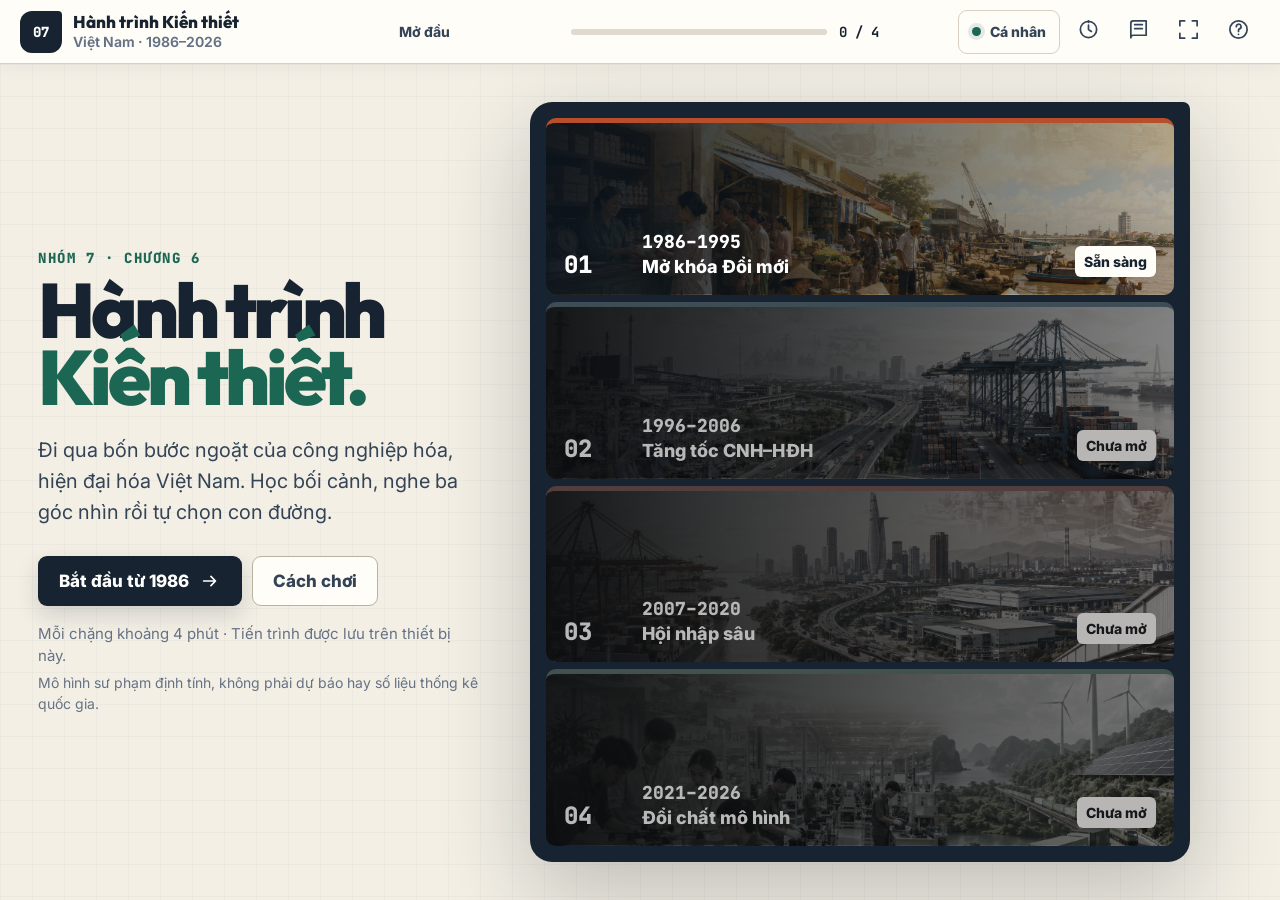
==== commit beb874b2: "main" ====
--- a/mln122/index.html
+++ b/mln122/index.html
@@ -3,12 +3,12 @@
   <head>
     <meta charset="UTF-8" />
     <meta name="viewport" content="width=device-width, initial-scale=1, viewport-fit=cover" />
-    <meta name="theme-color" content="#f5f2e9" />
+    <meta name="theme-color" content="#f4f0e7" />
     <meta
       name="description"
-      content="Game học tập cá nhân về công nghiệp hóa, hiện đại hóa và hội nhập kinh tế quốc tế của Việt Nam."
+      content="Hành trình tương tác về công nghiệp hóa, hiện đại hóa Việt Nam từ Đổi mới 1986 đến hiện nay."
     />
-    <title>Hồ sơ Đổi mới 1986–2026 · Nhóm 7</title>
+    <title>Hành trình Kiến thiết 1986–2026 · Nhóm 7</title>
 
     <link rel="preconnect" href="https://fonts.googleapis.com" />
     <link rel="preconnect" href="https://fonts.gstatic.com" crossorigin />
@@ -16,6 +16,10 @@
       href="https://fonts.googleapis.com/css2?family=Inter:wght@400;500;600;700&family=JetBrains+Mono:wght@500;600&family=Outfit:wght@600;700;800&display=swap"
       rel="stylesheet"
     />
+    <link rel="preload" as="image" href="./assets/era-01-doi-moi-1986-1995.jpg" />
+    <link rel="preload" as="image" href="./assets/era-02-tang-toc-1996-2006.jpg" />
+    <link rel="preload" as="image" href="./assets/era-03-hoi-nhap-sau-2007-2020.jpg" />
+    <link rel="preload" as="image" href="./assets/era-04-doi-chat-2021-2026.jpg" />
     <link rel="stylesheet" href="./styles.css" />
   </head>
 
@@ -27,36 +31,39 @@
         <button class="brand" type="button" data-action="go-home" aria-label="Về trang mở đầu">
           <span class="brand__mark" aria-hidden="true">07</span>
           <span class="brand__copy">
-            <strong>Hồ sơ Đổi mới</strong>
-            <small>1986—2026</small>
+            <strong>Hành trình Kiến thiết</strong>
+            <small>Việt Nam · 1986–2026</small>
           </span>
         </button>
 
         <div class="route-status" aria-label="Tiến độ hành trình">
-          <span class="route-status__label" id="route-label">Kho lưu trữ quốc gia</span>
-          <div class="route-status__track" aria-hidden="true">
+          <span class="route-status__label" id="route-label">Mở đầu</span>
+          <div
+            class="route-status__track"
+            id="route-progressbar"
+            role="progressbar"
+            aria-valuemin="0"
+            aria-valuemax="4"
+            aria-valuenow="0"
+          >
             <span id="route-progress"></span>
           </div>
           <span class="route-status__count" id="route-count">0 / 4</span>
         </div>
 
         <nav class="utility-nav" aria-label="Công cụ">
-          <button class="icon-button" type="button" data-action="go-hub" title="Kho hồ sơ (H)">
-            <svg viewBox="0 0 24 24" aria-hidden="true"><path d="M3 10.5 12 4l9 6.5v9a1 1 0 0 1-1 1h-5v-6H9v6H4a1 1 0 0 1-1-1z" /></svg>
-            <span class="sr-only">Kho hồ sơ</span>
-          </button>
-          <button class="icon-button" type="button" data-action="open-journal" title="Sổ tay (J)">
-            <svg viewBox="0 0 24 24" aria-hidden="true"><path d="M5 3.5h11a2 2 0 0 1 2 2v15H6a2 2 0 0 1-2-2v-13a2 2 0 0 1 1-2Zm1 0v17m3-13h6m-6 4h6" /></svg>
-            <span class="sr-only">Sổ tay</span>
-          </button>
-          <button class="icon-button" type="button" data-action="open-sources" title="Nguồn tham khảo">
-            <svg viewBox="0 0 24 24" aria-hidden="true"><path d="M4 5.5A2.5 2.5 0 0 1 6.5 3H20v15H6.5A2.5 2.5 0 0 0 4 20.5zm0 0v15M8 7h8m-8 4h8" /></svg>
-            <span class="sr-only">Nguồn tham khảo</span>
+          <button class="mode-switch" type="button" data-action="toggle-mode" aria-pressed="false">
+            <span class="mode-switch__dot" aria-hidden="true"></span>
+            <span id="mode-label">Cá nhân</span>
           </button>
           <button class="icon-button presenter-button" type="button" data-action="open-presenter" title="Kịch bản 25 phút (P)">
             <svg viewBox="0 0 24 24" aria-hidden="true"><circle cx="12" cy="12" r="8.5" /><path d="M12 7.5V12l3 2m-3-11v1.5" /></svg>
             <span class="presentation-mini-time" id="presentation-mini-time" aria-hidden="true">25:00</span>
             <span class="sr-only">Kịch bản trình bày 25 phút</span>
+          </button>
+          <button class="icon-button utility-nav__optional" type="button" data-action="open-sources" title="Nguồn và AI Usage">
+            <svg viewBox="0 0 24 24" aria-hidden="true"><path d="M4 5.5A2.5 2.5 0 0 1 6.5 3H20v15H6.5A2.5 2.5 0 0 0 4 20.5zm0 0v15M8 7h8m-8 4h8" /></svg>
+            <span class="sr-only">Nguồn và AI Usage</span>
           </button>
           <button class="icon-button utility-nav__optional" type="button" data-action="toggle-fullscreen" title="Toàn màn hình (F)">
             <svg viewBox="0 0 24 24" aria-hidden="true"><path d="M8 3H3v5m13-5h5v5M8 21H3v-5m13 5h5v-5" /></svg>
@@ -76,10 +83,11 @@
     <div class="toast-region" id="toast-region" role="status" aria-live="polite" aria-atomic="true"></div>
 
     <noscript>
-      <div class="noscript">Game cần JavaScript để mở các hồ sơ và lưu tiến độ học.</div>
+      <div class="noscript">Game cần JavaScript để vận hành và lưu tiến trình học.</div>
     </noscript>
 
     <script src="./content.js"></script>
+    <script src="./simulator.js"></script>
     <script src="./game.js"></script>
   </body>
 </html>
--- a/mln122/styles.css
+++ b/mln122/styles.css
@@ -1,94 +1,114 @@
 :root {
-  color-scheme: light;
-  --ink: #f5f2e9;
-  --ink-soft: #ece8dc;
-  --panel: #fffdf8;
-  --panel-2: #e4e0d5;
-  --paper: #172126;
-  --paper-dim: #3e4942;
-  --muted: #5d675f;
-  --line: rgba(23, 33, 38, 0.14);
-  --line-strong: rgba(23, 33, 38, 0.28);
-  --signal: #1f6048;
-  --danger: #b54138;
-  --header-height: 72px;
-  --display: "Outfit", "Arial Narrow", sans-serif;
-  --body: "Inter", Arial, sans-serif;
-  --mono: "JetBrains Mono", Consolas, monospace;
+  --paper: #f3efe5;
+  --paper-deep: #e8e0d2;
+  --surface: #fffdf7;
+  --surface-strong: #ffffff;
+  --ink: #172330;
+  --ink-soft: #344456;
+  --muted: #657285;
+  --line: #d7d0c2;
+  --line-strong: #b9b1a3;
+  --positive: #1f7354;
+  --warning: #a35b20;
+  --danger: #a5413c;
+  --era-accent: #1c6654;
+  --display: "Outfit", "Aptos Display", "Segoe UI", sans-serif;
+  --body: "Inter", "Aptos", "Segoe UI", sans-serif;
+  --mono: "JetBrains Mono", "Cascadia Mono", Consolas, monospace;
+  --topbar-height: 64px;
+  --radius: 16px;
+  --radius-sm: 9px;
+  --shadow-sm: 0 10px 30px rgba(24, 35, 47, 0.1);
+  --shadow-lg: 0 30px 90px rgba(19, 29, 39, 0.24);
+}
+
+*,
+*::before,
+*::after { box-sizing: border-box; }
+
+html {
+  min-width: 320px;
+  min-height: 100%;
+  background: var(--paper);
+  color: var(--ink);
   font-family: var(--body);
-  font-synthesis: none;
-  text-rendering: optimizeLegibility;
-}
-
-* {
-  box-sizing: border-box;
-}
-
-html {
-  background: var(--ink);
-  scroll-behavior: smooth;
+  font-size: 18px;
 }
 
 body {
+  margin: 0;
   min-width: 320px;
   min-height: 100vh;
   min-height: 100dvh;
-  margin: 0;
-  overflow-x: hidden;
-  background: var(--ink);
-  color: var(--paper);
-}
-
-body.has-overlay {
   overflow: hidden;
+  background:
+    linear-gradient(rgba(23, 35, 48, 0.026) 1px, transparent 1px),
+    linear-gradient(90deg, rgba(23, 35, 48, 0.026) 1px, transparent 1px),
+    var(--paper);
+  background-size: 32px 32px;
 }
 
 button,
-a {
-  font: inherit;
-}
+input,
+textarea,
+select { color: inherit; font: inherit; }
 
 button {
-  color: inherit;
-}
-
-button:not(:disabled),
-a {
-  cursor: pointer;
-}
+  min-width: 44px;
+  min-height: 44px;
+  border: 0;
+}
+
+button:not(:disabled):not([aria-disabled="true"]),
+a { cursor: pointer; }
+
+button:disabled,
+button[aria-disabled="true"] { cursor: not-allowed; }
 
 button:focus-visible,
 a:focus-visible,
 [tabindex]:focus-visible {
-  outline: 3px solid var(--signal);
+  outline: 4px solid color-mix(in srgb, var(--era-accent) 72%, white);
   outline-offset: 3px;
-}
-
-button:disabled {
-  cursor: not-allowed;
 }
 
 h1,
 h2,
 h3,
+h4,
 p,
-blockquote,
-ol,
-ul,
-dl,
-dd {
-  margin-top: 0;
-}
+blockquote { margin-top: 0; }
 
 h1,
 h2,
-h3 {
-  font-family: var(--display);
-  letter-spacing: -0.04em;
-}
+h3,
+h4 { font-family: var(--display); }
 
 svg {
+  fill: none;
+  stroke: currentColor;
+  stroke-linecap: round;
+  stroke-linejoin: round;
+  stroke-width: 1.8;
+}
+
+.ui-icon {
   display: block;
+  width: 1.35em;
+  height: 1.35em;
+  flex: 0 0 auto;
+}
+
+kbd {
+  display: inline-grid;
+  min-width: 32px;
+  min-height: 30px;
+  place-items: center;
+  border: 1px solid var(--line-strong);
+  border-bottom-width: 3px;
+  border-radius: 6px;
+  background: white;
+  font: 700 14px/1 var(--mono);
 }
 
 .sr-only {
@@ -96,7 +116,6 @@
   width: 1px;
   height: 1px;
   padding: 0;
-  margin: -1px;
   overflow: hidden;
   clip: rect(0, 0, 0, 0);
   white-space: nowrap;
@@ -106,3645 +125,1026 @@
 .skip-link {
   position: fixed;
   z-index: 1000;
-  top: 8px;
-  left: 8px;
+  top: 10px;
+  left: 10px;
   padding: 12px 16px;
-  transform: translateY(-150%);
-  background: var(--paper);
-  color: var(--ink);
+  transform: translateY(-160%);
+  border-radius: 8px;
+  background: var(--ink);
+  color: white;
+  font-size: 16px;
   font-weight: 800;
-  text-decoration: none;
-}
-
-.skip-link:focus {
-  transform: translateY(0);
-}
-
-.app-shell {
-  min-height: 100vh;
-  min-height: 100dvh;
-}
-
+}
+
+.skip-link:focus { transform: translateY(0); }
+.app-shell { min-height: 100vh; min-height: 100dvh; }
+
+/* Application chrome */
 .topbar {
-  position: sticky;
+  position: relative;
   z-index: 50;
-  top: 0;
-  display: grid;
-  grid-template-columns: minmax(190px, 1fr) minmax(260px, 460px) minmax(190px, 1fr);
+  display: grid;
+  height: var(--topbar-height);
+  grid-template-columns: minmax(270px, 0.9fr) minmax(330px, 1.2fr) minmax(360px, 0.9fr);
   align-items: center;
-  height: var(--header-height);
-  padding: 0 28px;
+  gap: 18px;
+  padding: 0 20px;
   border-bottom: 1px solid var(--line);
-  background: rgba(255, 253, 248, 0.94);
-  backdrop-filter: blur(16px);
+  background: var(--surface);
+  box-shadow: 0 3px 16px rgba(28, 39, 50, 0.05);
 }
 
 .brand {
   display: inline-flex;
+  width: max-content;
   align-items: center;
-  justify-self: start;
-  min-height: 48px;
+  gap: 11px;
   padding: 0;
-  border: 0;
   background: transparent;
   text-align: left;
 }
 
 .brand__mark {
   display: grid;
+  width: 42px;
+  height: 42px;
   place-items: center;
-  width: 38px;
-  height: 38px;
-  margin-right: 11px;
-  border: 1px solid var(--signal);
-  color: var(--signal);
-  font: 600 13px/1 var(--mono);
-}
-
-.brand__copy {
-  display: grid;
-  gap: 1px;
-}
-
-.brand__copy strong {
-  font: 700 14px/1.15 var(--display);
-  letter-spacing: -0.02em;
-}
-
-.brand__copy small {
-  color: var(--muted);
-  font: 500 10px/1.2 var(--mono);
-  letter-spacing: 0.12em;
-}
+  border-radius: 12px 4px 12px 12px;
+  background: var(--ink);
+  color: white;
+  font: 800 14px/1 var(--mono);
+}
+
+.brand__copy { display: flex; flex-direction: column; gap: 2px; }
+.brand__copy strong { font: 800 17px/1.05 var(--display); }
+.brand__copy small { color: var(--muted); font-size: 14px; font-weight: 650; }
 
 .route-status {
   display: grid;
-  grid-template-columns: 1fr auto;
-  gap: 6px 14px;
-  min-width: 0;
-}
-
-.route-status__label,
-.route-status__count {
+  grid-template-columns: minmax(125px, 1fr) minmax(130px, 1.6fr) auto;
+  align-items: center;
+  gap: 12px;
+  font-size: 14px;
+}
+
+.route-status__label {
   overflow: hidden;
-  color: var(--paper-dim);
-  font: 500 10px/1 var(--mono);
-  letter-spacing: 0.08em;
+  color: var(--ink-soft);
+  font-weight: 750;
   text-overflow: ellipsis;
-  text-transform: uppercase;
   white-space: nowrap;
 }
 
-.route-status__count {
-  color: var(--signal);
-}
-
 .route-status__track {
-  grid-column: 1 / -1;
-  height: 3px;
+  height: 6px;
   overflow: hidden;
-  background: rgba(23, 33, 38, 0.1);
+  border-radius: 99px;
+  background: #dfd9ce;
 }
 
 .route-status__track span {
   display: block;
   width: 0;
   height: 100%;
-  background: var(--signal);
-  transition: width 500ms ease;
-}
-
-.utility-nav {
-  display: flex;
-  justify-self: end;
-  gap: 4px;
-}
-
-.icon-button {
-  display: grid;
-  place-items: center;
-  width: 44px;
+  border-radius: inherit;
+  background: var(--era-accent);
+  transition: width 420ms cubic-bezier(0.2, 0.8, 0.2, 1);
+}
+
+.route-status__count { min-width: 42px; font: 700 14px/1 var(--mono); }
+.utility-nav { display: flex; align-items: center; justify-content: flex-end; gap: 6px; }
+
+.icon-button,
+.mode-switch {
   height: 44px;
-  padding: 0;
   border: 1px solid transparent;
+  border-radius: 9px;
   background: transparent;
-}
-
-.icon-button:hover {
-  border-color: var(--line-strong);
-  background: var(--panel);
-}
-
-.icon-button svg {
-  width: 20px;
-  height: 20px;
-  fill: none;
-  stroke: currentColor;
-  stroke-linecap: round;
-  stroke-linejoin: round;
-  stroke-width: 1.7;
-}
-
-.presenter-button {
-  position: relative;
-  transition: width 180ms ease, background 180ms ease, border-color 180ms ease;
-}
-
-.presentation-mini-time {
-  display: none;
-  color: var(--paper);
-  font: 600 10px/1 var(--mono);
-  letter-spacing: 0.02em;
-}
-
-.presenter-button.has-timing {
-  grid-auto-flow: column;
-  width: 94px;
-  gap: 7px;
-  padding: 0 10px;
-  border-color: var(--line-strong);
-  background: var(--panel);
-}
-
-.presenter-button.has-timing .presentation-mini-time {
-  display: inline;
-}
-
-.presenter-button.is-running {
-  border-color: var(--signal);
-  color: var(--signal);
-}
-
-#game-root {
-  min-height: calc(100vh - var(--header-height));
-  min-height: calc(100dvh - var(--header-height));
-}
-
-.page-frame {
-  width: min(1480px, 100%);
-  margin: 0 auto;
-  padding: 52px clamp(24px, 4vw, 72px) 64px;
-}
-
-.eyebrow,
-.micro-label {
-  color: var(--paper-dim);
-  font: 600 10px/1.4 var(--mono);
-  letter-spacing: 0.14em;
-  text-transform: uppercase;
-}
-
-.eyebrow {
-  display: flex;
-  align-items: center;
-  gap: 10px;
-  margin-bottom: 20px;
-}
-
-.eyebrow > span {
-  width: 26px;
-  height: 1px;
-  background: currentColor;
-}
-
-.micro-label {
-  margin-bottom: 10px;
-}
-
-.button {
+  color: var(--ink-soft);
+  transition: transform 100ms ease, border-color 150ms ease, background 150ms ease;
+}
+
+.icon-button:hover,
+.mode-switch:hover { border-color: var(--line); background: var(--paper); }
+.icon-button:active,
+.mode-switch:active,
+.button:active,
+.policy-option:active,
+.advisor-hotspot:active { transform: scale(0.98); }
+.icon-button svg { width: 23px; height: 23px; margin: auto; }
+
+.mode-switch {
   display: inline-flex;
-  align-items: center;
-  justify-content: center;
-  gap: 24px;
-  min-height: 48px;
-  padding: 0 20px;
-  border: 1px solid var(--line-strong);
-  background: transparent;
-  color: var(--paper);
-  font-size: 12px;
-  font-weight: 800;
-  letter-spacing: 0.01em;
-  text-decoration: none;
-  transition: transform 160ms ease, border-color 160ms ease, background 160ms ease, color 160ms ease;
-}
-
-.button:not(:disabled):hover {
-  transform: translateY(-2px);
-}
-
-.button--large {
-  min-height: 58px;
-  padding: 0 26px;
-  font-size: 13px;
-}
-
-.button--primary {
-  border-color: var(--signal);
-  background: var(--signal);
-  color: var(--ink);
-}
-
-.button--primary:hover {
-  background: #174c3a;
-}
-
-.button--ghost:hover,
-.button--soft:hover {
-  border-color: var(--paper-dim);
-  background: rgba(23, 33, 38, 0.06);
-}
-
-.button--soft {
-  border-color: rgba(31, 96, 72, 0.36);
-  color: var(--signal);
-}
-
-.button--disabled {
-  border-color: var(--line);
-  background: var(--panel);
-  color: var(--muted);
-}
-
-.button--danger {
-  border-color: var(--danger);
-  background: var(--danger);
-  color: var(--ink);
-}
-
-.text-button,
-.text-link {
-  display: inline-flex;
+  width: auto;
   align-items: center;
   gap: 9px;
-  min-height: 44px;
-  padding: 0;
-  border: 0;
-  background: transparent;
-  color: var(--paper-dim);
-  font-size: 12px;
-  font-weight: 700;
-}
-
-.text-button:hover,
-.text-link:hover {
-  color: var(--signal);
-}
-
-/* Home */
-.home-screen {
-  position: relative;
-  display: grid;
-  grid-template-columns: minmax(0, 0.92fr) minmax(520px, 1.08fr);
-  align-items: center;
-  gap: clamp(40px, 6vw, 96px);
-  min-height: calc(100vh - var(--header-height));
-  min-height: calc(100dvh - var(--header-height));
-  padding: clamp(42px, 6vw, 84px);
-  background: var(--ink);
-}
-
-.home-screen__content {
-  align-self: center;
-  max-width: 720px;
-}
-
-.home-screen h1 {
-  max-width: 720px;
-  margin-bottom: 28px;
-  font-size: clamp(58px, 6.4vw, 100px);
-  font-weight: 700;
-  line-height: 0.88;
-  letter-spacing: -0.065em;
-  text-wrap: balance;
-}
-
-.home-screen h1 em {
-  color: var(--signal);
-  font-style: normal;
-}
-
-.home-screen__lede {
-  max-width: 660px;
-  margin-bottom: 34px;
-  color: var(--paper-dim);
-  font-size: clamp(15px, 1.4vw, 18px);
-  line-height: 1.75;
-}
-
-.home-screen__actions {
-  display: flex;
-  flex-wrap: wrap;
-  gap: 10px;
-}
-
-.home-screen__meta {
-  display: grid;
-  grid-template-columns: repeat(2, minmax(0, 1fr));
-  gap: 12px 24px;
-  margin-top: 38px;
-  padding-top: 20px;
-  border-top: 1px solid var(--line);
-  color: var(--paper-dim);
-  font: 500 10px/1.4 var(--mono);
-  text-transform: uppercase;
-}
-
-.home-screen__meta span {
-  display: flex;
-  align-items: baseline;
-  gap: 7px;
-}
-
-.home-screen__meta b {
-  color: var(--paper);
+  padding: 0 13px;
+  border-color: var(--line);
   font-size: 14px;
-}
-
-.home-screen__visual {
-  display: grid;
-  align-content: center;
-  gap: 18px;
-  min-width: 0;
-}
-
-.home-art-grid {
-  display: grid;
-  grid-template-columns: repeat(2, minmax(0, 1fr));
-  gap: 12px;
-  padding: 0 0 20px;
-}
-
-.home-art-panel {
-  position: relative;
-  min-height: clamp(150px, 18vh, 205px);
-  overflow: hidden;
-  border: 1px solid rgba(23, 33, 38, 0.2);
-  border-radius: 16px;
-  background-color: var(--scene-base);
-  background-image: var(--scene-art);
-  background-position: center;
-  background-size: cover;
-  box-shadow: 0 18px 45px rgba(57, 65, 57, 0.12);
-}
-
-.home-art-panel:nth-child(even) {
-  transform: translateY(20px);
-}
-
-.home-art-panel::after {
-  position: absolute;
-  inset: 12px;
-  border: 1px solid rgba(255, 255, 255, 0.48);
-  border-radius: 10px;
-  content: "";
-  pointer-events: none;
-}
-
-.home-art-panel > span,
-.home-art-panel > small {
-  position: absolute;
-  z-index: 1;
-  left: 15px;
-  padding: 6px 8px;
-  border: 1px solid var(--line);
-  border-radius: 6px;
-  background: rgba(255, 253, 248, 0.94);
-  color: var(--paper);
-  font: 600 9px/1 var(--mono);
-}
-
-.home-art-panel > span {
-  top: 15px;
-}
-
-.home-art-panel > small {
-  right: 15px;
-  bottom: 15px;
-  left: auto;
-}
-
-.home-art-panel > b {
-  position: absolute;
-  right: 18px;
-  bottom: 9px;
-  color: rgba(23, 33, 38, 0.2);
-  font: 700 clamp(64px, 7vw, 100px)/0.8 var(--display);
-  letter-spacing: -0.08em;
-}
-
-.brief-card {
-  position: relative;
-  width: 100%;
-  margin: 0;
-  padding: 24px 26px 22px;
-  border: 1px solid var(--line);
-  border-radius: 16px;
-  background: var(--panel);
-  box-shadow: 0 18px 45px rgba(57, 65, 57, 0.1);
-}
-
-.brief-card__stamp {
-  position: absolute;
-  top: 22px;
-  right: 22px;
-  padding: 8px 12px;
-  border: 1px solid var(--signal);
-  border-radius: 6px;
-  color: var(--signal);
-  font: 600 9px/1 var(--mono);
-  letter-spacing: 0.18em;
-}
-
-.brief-card h2 {
-  max-width: 360px;
-  margin-bottom: 20px;
-  font-size: 25px;
-  line-height: 1.08;
-}
-
-.brief-card ol {
-  display: grid;
-  grid-template-columns: repeat(2, minmax(0, 1fr));
-  gap: 10px 18px;
-  padding: 0;
-  list-style: none;
-}
-
-.brief-card li {
-  display: grid;
-  grid-template-columns: 30px 1fr;
-  gap: 8px;
-  color: var(--paper-dim);
-  font-size: 12px;
-  line-height: 1.55;
-}
-
-.brief-card li span {
-  color: var(--signal);
-  font: 600 10px/1.6 var(--mono);
-}
-
-.brief-card__boundary {
-  margin-top: 14px;
-  padding-top: 12px;
-  border-top: 1px solid var(--line);
-}
-
-.brief-card__boundary strong {
-  color: var(--paper);
-  font-size: 11px;
-}
-
-.brief-card__boundary p {
-  margin: 6px 0 0;
-  color: var(--muted);
-  font-size: 10px;
-  line-height: 1.55;
-}
-
-/* Hub */
-.hub-screen {
-  min-height: calc(100vh - var(--header-height));
-}
-
-.page-heading {
-  display: grid;
-  grid-template-columns: minmax(0, 1fr) auto minmax(250px, 0.55fr);
-  align-items: end;
-  gap: 44px;
-  margin-bottom: 56px;
-}
-
-.page-heading h1 {
-  max-width: 700px;
-  margin-bottom: 0;
-  font-size: clamp(44px, 5.2vw, 76px);
-  font-weight: 600;
-  line-height: 0.94;
-}
-
-.page-heading__note {
-  margin-bottom: 5px;
-  color: var(--muted);
-  font-size: 12px;
-  line-height: 1.7;
-}
-
-.progress-dial {
-  display: grid;
-  place-items: center;
-  width: 112px;
-  height: 112px;
-  border-radius: 50%;
-  background: conic-gradient(var(--signal) var(--progress), rgba(23, 33, 38, 0.1) 0);
-}
-
-.progress-dial::before {
-  grid-area: 1 / 1;
-  width: 94px;
-  height: 94px;
-  border-radius: 50%;
-  background: var(--ink);
-  content: "";
-}
-
-.progress-dial div {
-  z-index: 1;
-  display: grid;
-  grid-area: 1 / 1;
-  text-align: center;
-}
-
-.progress-dial strong {
-  font: 600 34px/1 var(--display);
-}
-
-.progress-dial span {
-  margin-top: 4px;
-  color: var(--muted);
-  font: 500 9px/1 var(--mono);
-  text-transform: uppercase;
-}
-
-.timeline-rail {
-  position: relative;
-  display: grid;
-  grid-template-columns: repeat(4, minmax(0, 1fr));
-  border-top: 1px solid var(--line-strong);
-}
-
-.era-card {
-  position: relative;
-  min-width: 0;
-  padding: 30px 13px 0;
-  border-right: 1px solid var(--line);
-}
-
-.era-card:first-child {
-  padding-left: 0;
-}
-
-.era-card:last-child {
-  padding-right: 0;
-  border-right: 0;
-}
-
-.era-card__line {
-  position: absolute;
-  top: -5px;
-  left: 0;
-  width: 100%;
-  height: 9px;
-}
-
-.era-card__line span {
-  display: block;
+  font-weight: 800;
+}
+
+.mode-switch__dot {
   width: 9px;
   height: 9px;
   border-radius: 50%;
-  background: var(--accent);
-  box-shadow: 0 0 0 5px var(--ink), 0 0 0 6px var(--line-strong);
-}
-
-.era-card:not(:first-child) .era-card__line span {
-  margin-left: 13px;
-}
-
-.era-card__visual {
+  background: var(--era-accent);
+  box-shadow: 0 0 0 4px color-mix(in srgb, var(--era-accent) 12%, transparent);
+}
+
+.presenter-button { position: relative; width: 76px; padding-right: 34px; }
+.presenter-button svg { margin-left: 7px; }
+.presentation-mini-time { position: absolute; top: 50%; right: 6px; transform: translateY(-50%); font: 700 14px/1 var(--mono); }
+body:not(.is-presentation) .presentation-mini-time { display: none; }
+body:not(.is-presentation) .presenter-button { width: 44px; padding: 0; }
+body:not(.is-presentation) .presenter-button svg { margin: auto; }
+
+#game-root {
+  height: calc(100vh - var(--topbar-height));
+  height: calc(100dvh - var(--topbar-height));
+  overflow: auto;
+  overscroll-behavior: contain;
+}
+
+.eyebrow {
+  margin-bottom: 9px;
+  color: var(--era-accent);
+  font: 800 14px/1.2 var(--mono);
+  letter-spacing: 0.11em;
+  text-transform: uppercase;
+}
+
+.button {
+  display: inline-flex;
+  min-height: 50px;
+  align-items: center;
+  justify-content: center;
+  gap: 10px;
+  padding: 0 20px;
+  border: 1px solid transparent;
+  border-radius: var(--radius-sm);
+  font-size: 17px;
+  font-weight: 800;
+  transition: transform 100ms ease, border-color 160ms ease, background 160ms ease, box-shadow 160ms ease;
+}
+
+.button .ui-icon { width: 22px; height: 22px; }
+.button--primary { background: var(--ink); box-shadow: 0 9px 22px rgba(23, 35, 48, 0.16); color: white; }
+.button--primary:hover:not(:disabled) { background: var(--era-accent); box-shadow: 0 12px 28px color-mix(in srgb, var(--era-accent) 23%, transparent); }
+.button--quiet { border-color: var(--line-strong); background: var(--surface); color: var(--ink-soft); }
+.button--quiet:hover:not(:disabled) { border-color: var(--ink-soft); background: white; }
+.button--danger { background: var(--danger); color: white; }
+.button--danger:hover { background: #87342f; }
+.button:disabled { border-color: var(--line); background: #e5dfd4; box-shadow: none; color: #66717e; }
+
+.text-button {
+  display: inline-flex;
+  width: max-content;
+  align-items: center;
+  gap: 7px;
+  padding: 0 4px;
+  background: transparent;
+  color: var(--ink-soft);
+  font-size: 15px;
+  font-weight: 800;
+}
+
+.text-button:hover { color: var(--era-accent); }
+.text-button .ui-icon { width: 20px; height: 20px; }
+
+/* Landing */
+.home-screen {
+  display: grid;
+  width: min(1680px, 100%);
+  min-height: 100%;
+  margin: auto;
+  grid-template-columns: minmax(440px, 0.86fr) minmax(660px, 1.14fr);
+  align-items: stretch;
+  gap: clamp(30px, 4vw, 70px);
+  padding: clamp(24px, 3vw, 48px);
+}
+
+.home-screen__copy {
+  display: flex;
+  max-width: 680px;
+  flex-direction: column;
+  align-items: flex-start;
+  justify-content: center;
+}
+
+.home-screen__copy h1 {
+  margin-bottom: 24px;
+  font-size: clamp(62px, 6vw, 96px);
+  font-weight: 850;
+  letter-spacing: -0.055em;
+  line-height: 0.88;
+}
+
+.home-screen__copy h1 em { color: var(--era-accent); font-style: normal; }
+.home-screen__lead { max-width: 650px; margin-bottom: 28px; color: var(--ink-soft); font-size: 20px; line-height: 1.55; }
+.home-screen__actions { display: flex; flex-wrap: wrap; gap: 10px; }
+.home-screen__note { margin: 17px 0 0; color: var(--muted); font-size: 15px; line-height: 1.45; }
+.home-screen__disclaimer { max-width: 620px; margin: 7px 0 0; color: var(--muted); font-size: 14px; line-height: 1.45; }
+
+.era-ribbon {
+  display: grid;
+  min-height: 0;
+  grid-template-rows: repeat(4, minmax(110px, 1fr));
+  gap: 7px;
+  padding: 16px;
+  overflow: hidden;
+  border-radius: 22px 7px 22px 22px;
+  background: var(--ink);
+  box-shadow: var(--shadow-lg);
+}
+
+.era-ribbon__item {
   position: relative;
-  height: clamp(150px, 16vw, 228px);
+  display: grid;
+  min-height: 0;
+  grid-template-columns: 62px 1fr auto;
+  align-items: end;
+  gap: 16px;
+  padding: 18px;
+  overflow: hidden;
+  border-top: 5px solid var(--item-accent);
+  border-radius: 10px;
+  background-image: linear-gradient(90deg, rgba(11, 20, 29, 0.94), rgba(11, 20, 29, 0.3)), var(--item-image);
+  background-position: center;
+  background-size: cover;
+  color: white;
+  text-align: left;
+  transition: transform 160ms ease, filter 160ms ease;
+}
+
+.era-ribbon__item:not(:disabled):hover { transform: translateX(6px); }
+.era-ribbon__item:disabled { filter: grayscale(0.75) brightness(0.72); }
+.era-ribbon__item.is-complete::after { position: absolute; top: 14px; right: 14px; width: 12px; height: 12px; border: 3px solid white; border-radius: 50%; background: var(--item-accent); content: ""; }
+.era-ribbon__number { font: 800 24px/1 var(--mono); }
+.era-ribbon__meta { display: flex; min-width: 0; flex-direction: column; gap: 5px; }
+.era-ribbon__meta strong { font: 800 18px/1 var(--mono); }
+.era-ribbon__meta small { overflow: hidden; font-size: 18px; font-weight: 800; text-overflow: ellipsis; white-space: nowrap; }
+.era-ribbon__status { padding: 7px 9px; border-radius: 6px; background: var(--surface); color: var(--ink); font-size: 14px; font-weight: 800; }
+
+/* Shared era frame */
+.era-screen {
+  display: flex;
+  width: min(1740px, 100%);
+  min-height: 100%;
+  margin: auto;
+  flex-direction: column;
+  gap: 10px;
+  padding: 12px 18px 18px;
+}
+
+.era-heading {
+  display: grid;
+  min-height: 52px;
+  flex: 0 0 auto;
+  grid-template-columns: 150px 1fr auto;
+  align-items: center;
+  gap: 16px;
+  padding: 0 16px;
+  border: 1px solid var(--line);
+  border-radius: 11px;
+  background: var(--surface);
+  box-shadow: var(--shadow-sm);
+}
+
+.era-heading__identity { display: flex; align-items: baseline; gap: 11px; }
+.era-heading__identity span { color: var(--era-accent); font: 800 14px/1 var(--mono); text-transform: uppercase; }
+.era-heading__identity strong { font-size: 18px; }
+.era-heading__steps { display: flex; gap: 7px; }
+.era-heading__steps span { display: grid; width: 31px; height: 31px; place-items: center; border: 2px solid var(--line); border-radius: 50%; color: var(--muted); font: 800 13px/1 var(--mono); }
+.era-heading__steps span.is-done { border-color: color-mix(in srgb, var(--era-accent) 45%, var(--line)); background: color-mix(in srgb, var(--era-accent) 11%, white); color: var(--era-accent); }
+.era-heading__steps span.is-current { border-color: var(--era-accent); background: var(--era-accent); color: white; }
+
+.briefing-stage,
+.explore-stage,
+.decision-stage,
+.consequence-stage,
+.report-stage {
+  min-height: 0;
+  flex: 1;
   overflow: hidden;
   border: 1px solid var(--line);
-  border-radius: 14px;
-  background-color: var(--scene-base);
-  background-image: var(--scene-art);
+  border-radius: var(--radius);
+  background: var(--surface);
+  box-shadow: var(--shadow-sm);
+}
+
+/* Briefing */
+.briefing-stage { display: grid; grid-template-columns: minmax(350px, 0.78fr) minmax(680px, 1.22fr); }
+.scene-photo {
+  min-height: 0;
+  background-image: linear-gradient(to top, rgba(12, 21, 30, 0.7), rgba(12, 21, 30, 0.08) 65%), var(--era-image);
   background-position: center;
-  background-repeat: no-repeat;
   background-size: cover;
-  box-shadow: 0 14px 32px rgba(57, 65, 57, 0.11);
-}
-
-.era-card__visual::after {
+}
+
+.briefing-sheet {
+  display: flex;
+  min-height: 0;
+  flex-direction: column;
+  align-items: flex-start;
+  padding: clamp(24px, 2.5vw, 42px);
+  overflow: auto;
+}
+
+.briefing-sheet h2 {
+  max-width: 920px;
+  margin-bottom: 10px;
+  font-size: clamp(38px, 3.5vw, 58px);
+  letter-spacing: -0.04em;
+  line-height: 1.02;
+}
+
+.briefing-sheet__objective { max-width: 850px; margin-bottom: 18px; color: var(--ink-soft); font-size: 21px; font-weight: 600; line-height: 1.45; }
+.theory-points { display: grid; width: 100%; gap: 8px; margin: 0 0 14px; padding: 0; list-style: none; }
+.theory-points li { display: grid; grid-template-columns: 50px 1fr; align-items: center; gap: 14px; padding: 11px 14px; border-left: 4px solid var(--era-accent); background: var(--paper); }
+.theory-points li > span { color: var(--era-accent); font: 800 17px/1 var(--mono); }
+.theory-points small { display: block; margin-bottom: 2px; color: var(--era-accent); font-size: 14px; font-weight: 800; text-transform: uppercase; }
+.theory-points strong { display: inline; margin-right: 7px; font: 800 19px/1.25 var(--display); }
+.theory-points p { display: inline; margin: 0; color: var(--ink-soft); font-size: 18px; line-height: 1.42; }
+
+.remember-line {
+  display: grid;
+  width: 100%;
+  grid-template-columns: 42px 1fr;
+  align-items: center;
+  gap: 13px;
+  margin-bottom: 16px;
+  padding: 13px 15px;
+  border: 1px solid color-mix(in srgb, var(--era-accent) 45%, var(--line));
+  border-radius: 10px;
+  background: color-mix(in srgb, var(--era-accent) 7%, white);
+}
+
+.remember-line > .ui-icon { width: 34px; height: 34px; color: var(--era-accent); }
+.remember-line p { margin: 0; color: var(--ink); font-size: 18px; font-weight: 700; line-height: 1.38; }
+.remember-line p span { display: block; margin-bottom: 3px; color: var(--era-accent); font-size: 14px; font-weight: 850; text-transform: uppercase; }
+.briefing-sheet > .button { margin-top: auto; }
+
+/* Living diorama */
+.explore-stage { position: relative; }
+.explore-scene {
   position: absolute;
   inset: 0;
-  inset: 10px;
-  border: 1px solid rgba(255, 255, 255, 0.5);
-  border-radius: 9px;
-  content: "";
-}
-
-.era-card.is-locked .era-card__visual {
-  filter: grayscale(0.85) contrast(0.78);
-  opacity: 0.58;
-}
-
-.era-card__number {
+  overflow: hidden;
+  background-image: var(--era-image);
+  background-position: center;
+  background-size: cover;
+}
+
+.explore-scene__wash {
   position: absolute;
-  z-index: 1;
-  top: 14px;
-  left: 16px;
-  padding: 6px 8px;
-  border-radius: 6px;
-  background: rgba(255, 253, 248, 0.92);
-  color: var(--paper);
-  font: 600 30px/1 var(--display);
-}
-
-.era-card__state {
+  inset: 0;
+  background: linear-gradient(to bottom, rgba(12, 21, 30, 0.46), rgba(12, 21, 30, 0.05) 42%, rgba(12, 21, 30, 0.52));
+  pointer-events: none;
+}
+
+.explore-objective {
   position: absolute;
-  z-index: 1;
-  right: 12px;
-  bottom: 12px;
-  display: grid;
-  place-items: center;
-  width: 31px;
-  height: 31px;
-  border: 1px solid var(--accent);
-  background: rgba(255, 253, 248, 0.94);
-  color: var(--accent);
-  font: 600 12px/1 var(--mono);
-}
-
-.era-card__body {
-  padding: 20px 4px 6px;
-}
-
-.era-card__period {
-  margin-bottom: 8px;
-  color: var(--accent);
-  font: 600 10px/1 var(--mono);
-  letter-spacing: 0.12em;
-}
-
-.era-card h2 {
-  margin-bottom: 8px;
-  font-size: clamp(21px, 2vw, 30px);
-  line-height: 1.05;
-}
-
-.era-card__body > p:not(.era-card__period) {
-  min-height: 44px;
-  margin-bottom: 20px;
-  color: var(--muted);
-  font-size: 11px;
-  line-height: 1.55;
-}
-
-.era-card__footer {
+  z-index: 3;
+  top: 22px;
+  left: 24px;
   display: flex;
+  max-width: 430px;
+  flex-direction: column;
+  padding: 15px 18px;
+  border-left: 5px solid var(--era-accent);
+  border-radius: 4px 10px 10px 4px;
+  background: #172330;
+  box-shadow: 0 14px 35px rgba(8, 14, 20, 0.28);
+  color: white;
+}
+
+.explore-objective span { margin-bottom: 3px; color: #f1d88f; font: 800 14px/1.2 var(--mono); text-transform: uppercase; }
+.explore-objective strong { font-size: 22px; }
+.explore-objective small { margin-top: 4px; color: rgba(255, 255, 255, 0.74); font-size: 15px; }
+
+.advisor-hotspot {
+  position: absolute;
+  z-index: 4;
+  top: var(--y);
+  left: var(--x);
+  display: grid;
+  min-width: 225px;
+  min-height: 74px;
+  grid-template-columns: 52px 1fr auto;
+  align-items: center;
+  gap: 10px;
+  padding: 8px 10px;
+  transform: translate(-50%, -50%);
+  border: 2px solid rgba(255, 255, 255, 0.78);
+  border-radius: 12px;
+  background: #172330;
+  box-shadow: 0 13px 34px rgba(9, 15, 22, 0.34);
+  color: white;
+  text-align: left;
+  transition: transform 150ms ease, border-color 150ms ease, background 150ms ease;
+}
+
+.advisor-hotspot:hover,
+.advisor-hotspot.is-active { transform: translate(-50%, calc(-50% - 6px)); border-color: #f2d77f; background: color-mix(in srgb, var(--era-accent) 50%, #172330); }
+.advisor-hotspot.is-visited { border-color: color-mix(in srgb, var(--era-accent) 65%, white); }
+.advisor-hotspot__pulse { position: absolute; inset: -8px; z-index: -1; border: 2px solid rgba(255, 255, 255, 0.45); border-radius: 17px; animation: hotspot-pulse 1.8s ease-out 2; }
+.advisor-hotspot.is-visited .advisor-hotspot__pulse { display: none; }
+.advisor-hotspot__icon { display: grid; width: 50px; height: 50px; place-items: center; padding: 10px; border-radius: 9px; background: white; color: var(--era-accent); }
+.advisor-hotspot__icon .ui-icon { width: 30px; height: 30px; }
+.advisor-hotspot__copy { display: flex; min-width: 0; flex-direction: column; gap: 3px; }
+.advisor-hotspot__copy small { color: #f1d88f; font: 750 13px/1 var(--mono); text-transform: uppercase; }
+.advisor-hotspot__copy strong { overflow: hidden; font-size: 16px; text-overflow: ellipsis; white-space: nowrap; }
+.advisor-hotspot__check { display: grid; width: 28px; height: 28px; place-items: center; border-radius: 50%; background: var(--positive); }
+.advisor-hotspot__check .ui-icon { width: 18px; height: 18px; }
+
+.explore-footer {
+  position: absolute;
+  z-index: 6;
+  right: 18px;
+  bottom: 16px;
+  left: 18px;
+  display: flex;
+  min-height: 72px;
   align-items: center;
   justify-content: space-between;
-  min-height: 50px;
-  padding-top: 12px;
-  border-top: 1px solid var(--line);
-}
-
-.era-card__footer > span {
-  color: var(--paper-dim);
-  font: 500 9px/1 var(--mono);
-  text-transform: uppercase;
-}
-
-.round-action {
-  display: grid;
-  place-items: center;
-  width: 40px;
-  height: 40px;
-  padding: 0;
-  border: 1px solid var(--accent);
-  border-radius: 50%;
-  background: transparent;
-  color: var(--accent);
-  transition: transform 160ms ease, background 160ms ease, color 160ms ease;
-}
-
-.round-action:not(:disabled):hover {
-  transform: rotate(-20deg);
-  background: var(--accent);
-  color: var(--ink);
-}
-
-.round-action:disabled {
-  border-color: var(--line);
-  color: var(--muted);
-}
-
-.capstone-card {
-  display: grid;
-  grid-template-columns: auto minmax(0, 1fr) auto;
-  align-items: center;
-  gap: 26px;
-  margin-top: 58px;
-  padding: 26px 30px;
-  border: 1px solid var(--line-strong);
-  background: var(--panel);
-}
-
-.capstone-card.is-locked {
-  opacity: 0.58;
-}
-
-.capstone-card__number {
-  display: grid;
-  place-items: center;
-  width: 64px;
-  height: 64px;
-  border: 1px solid var(--signal);
-  color: var(--signal);
-  font: 500 30px/1 var(--display);
-}
-
-.capstone-card h2 {
-  margin-bottom: 4px;
-  font-size: 27px;
-}
-
-.capstone-card p:not(.micro-label) {
-  margin-bottom: 0;
-  color: var(--muted);
-  font-size: 12px;
-}
-
-.capstone-card__status {
-  display: flex;
-  align-items: center;
-  gap: 22px;
-}
-
-.capstone-card__status > span {
-  color: var(--muted);
-  font: 500 9px/1 var(--mono);
-  text-transform: uppercase;
-}
-
-/* Era scene */
-.era-screen {
-  display: grid;
-  grid-template-columns: minmax(0, 1fr) minmax(330px, 29vw);
-  min-height: calc(100vh - var(--header-height));
-  min-height: calc(100dvh - var(--header-height));
-}
-
-.era-scene-panel {
-  display: flex;
-  min-width: 0;
-  flex-direction: column;
-  padding: 26px 28px 28px;
-  border-right: 1px solid var(--line);
-}
-
-.era-scene-panel__top {
-  display: flex;
-  align-items: center;
-  justify-content: space-between;
-  margin-bottom: 16px;
-}
-
-.scene-index,
-.era-scene__coordinates {
-  color: var(--muted);
-  font: 500 9px/1 var(--mono);
-  letter-spacing: 0.1em;
-}
-
-.era-scene {
-  position: relative;
-  flex: 1;
-  min-height: 540px;
-  overflow: hidden;
-  border: 1px solid var(--line-strong);
-  border-radius: 16px;
-  background-color: var(--scene-base);
-  background-image: var(--scene-art);
-  background-position: center;
-  background-repeat: no-repeat;
-  background-size: cover;
-  box-shadow: 0 24px 60px rgba(57, 65, 57, 0.13);
-  isolation: isolate;
-}
-
-.era-scene::before {
-  position: absolute;
-  z-index: -1;
-  inset: 0;
-  background: rgba(255, 255, 255, 0.04);
-  content: "";
-}
-
-.era-scene::after {
-  position: absolute;
-  z-index: 0;
-  inset: 18px;
-  border: 1px solid rgba(255, 255, 255, 0.58);
-  border-radius: 11px;
-  content: "";
-  pointer-events: none;
-}
-
-.era-scene__wash {
-  display: none;
-}
-
-.era-scene__caption {
-  position: absolute;
-  z-index: 2;
-  top: 42px;
-  left: 48px;
-  max-width: 520px;
-  padding: 18px 20px;
+  gap: 20px;
+  padding: 10px 12px 10px 18px;
   border: 1px solid var(--line);
   border-radius: 12px;
-  background: rgba(255, 253, 248, 0.94);
-  box-shadow: 0 12px 30px rgba(57, 65, 57, 0.12);
-}
-
-.era-scene__caption p {
-  margin-bottom: 8px;
-  color: var(--accent);
-  font: 600 12px/1 var(--mono);
-  letter-spacing: 0.1em;
-}
-
-.era-scene__caption h1 {
-  margin-bottom: 7px;
-  color: var(--paper);
-  font-size: clamp(34px, 4.5vw, 64px);
-  font-weight: 700;
-  line-height: 0.95;
-}
-
-.era-scene__caption span {
-  color: var(--paper-dim);
-  font-size: 12px;
-}
-
-.era-scene__coordinates {
+  background: var(--surface);
+  box-shadow: 0 16px 40px rgba(9, 16, 23, 0.28);
+}
+
+.explore-footer p { max-width: 740px; margin: 0; color: var(--ink-soft); font-size: 17px; font-weight: 650; line-height: 1.4; }
+
+.advisor-panel {
   position: absolute;
-  z-index: 2;
-  right: 35px;
-  bottom: 30px;
-  padding: 6px 8px;
-  border-radius: 6px;
-  background: rgba(255, 253, 248, 0.9);
-  color: var(--paper-dim);
-}
-
-.map-hotspot {
+  z-index: 10;
+  top: 18px;
+  right: 18px;
+  bottom: 102px;
+  display: flex;
+  width: min(510px, calc(100% - 36px));
+  flex-direction: column;
+  align-items: flex-start;
+  padding: 24px 27px;
+  overflow: auto;
+  border-top: 6px solid var(--era-accent);
+  border-radius: 8px 8px 14px 14px;
+  background: var(--surface);
+  box-shadow: var(--shadow-lg);
+  color: var(--ink);
+  animation: advisor-enter 240ms ease both;
+}
+
+.advisor-panel__close {
   position: absolute;
-  z-index: 3;
-  top: var(--y);
-  left: var(--x);
-  display: grid;
-  place-items: center;
-  width: 54px;
-  height: 54px;
-  padding: 0;
-  transform: translate(-50%, -50%);
-  border: 0;
-  border-radius: 50%;
-  background: transparent;
-}
-
-.map-hotspot__pulse {
-  position: absolute;
-  inset: 0;
-  border: 1px solid var(--accent);
-  border-radius: 50%;
-  animation: hotspot-pulse 2.3s ease-out infinite;
-}
-
-.map-hotspot__core {
-  position: relative;
-  z-index: 1;
-  display: grid;
-  place-items: center;
-  width: 38px;
-  height: 38px;
-  border: 1px solid var(--accent);
-  border-radius: 50%;
-  background: rgba(255, 253, 248, 0.96);
-  color: var(--accent);
-  font: 600 10px/1 var(--mono);
-  box-shadow: 0 5px 18px rgba(57, 65, 57, 0.24);
-}
-
-.map-hotspot__label {
-  position: absolute;
-  top: 60px;
-  left: 50%;
-  padding: 5px 7px;
-  transform: translateX(-50%);
-  border: 1px solid var(--line);
-  background: rgba(255, 253, 248, 0.96);
-  color: var(--paper);
-  font: 500 8px/1 var(--mono);
-  text-transform: uppercase;
-  white-space: nowrap;
-}
-
-.map-hotspot.is-visited .map-hotspot__core {
-  background: var(--accent);
-  color: var(--ink);
-}
-
-.map-hotspot.is-visited .map-hotspot__pulse {
-  animation: none;
-  opacity: 0.35;
-}
-
-.mobile-evidence-list {
-  display: none;
-}
-
-.case-panel {
-  display: flex;
-  min-width: 0;
-  flex-direction: column;
-  padding: 34px clamp(24px, 3vw, 46px);
-  background: var(--ink-soft);
-}
-
-.case-panel__header {
-  padding-bottom: 24px;
-  border-bottom: 1px solid var(--line);
-}
-
-.case-panel__header h2 {
-  margin-bottom: 0;
-  font-family: var(--body);
-  font-size: clamp(17px, 1.4vw, 22px);
-  font-weight: 600;
-  line-height: 1.5;
-  letter-spacing: -0.03em;
-}
-
-.evidence-counter {
-  display: flex;
-  align-items: flex-end;
-  justify-content: space-between;
-  padding: 27px 0 22px;
-}
-
-.evidence-counter > div:first-child {
-  display: grid;
-  gap: 5px;
-}
-
-.evidence-counter span {
-  color: var(--muted);
-  font: 500 9px/1.2 var(--mono);
-  text-transform: uppercase;
-}
-
-.evidence-counter strong {
-  font: 600 38px/1 var(--display);
-}
-
-.evidence-counter strong small {
-  color: var(--muted);
-  font-size: 14px;
-}
-
-.evidence-counter__marks {
-  display: flex;
-  gap: 5px;
-  padding-bottom: 5px;
-}
-
-.evidence-counter__marks span {
-  width: 18px;
-  height: 4px;
-  background: var(--line-strong);
-}
-
-.evidence-counter__marks span.is-active {
-  background: var(--accent);
-}
-
-.evidence-stack {
-  display: grid;
-  gap: 8px;
-}
-
-.evidence-slip {
-  display: grid;
-  grid-template-columns: 32px minmax(0, 1fr) 28px;
-  align-items: center;
-  gap: 12px;
-  min-height: 72px;
-  padding: 12px 13px;
-  border: 1px solid var(--line);
-  background: var(--panel);
-  text-align: left;
-}
-
-.evidence-slip:hover {
-  border-color: var(--accent);
-}
-
-.evidence-slip__index {
-  color: var(--muted);
-  font: 600 10px/1 var(--mono);
-}
-
-.evidence-slip__copy {
-  display: grid;
-  gap: 5px;
-  min-width: 0;
-}
-
-.evidence-slip__copy small {
-  color: var(--accent);
-  font: 500 8px/1 var(--mono);
-  text-transform: uppercase;
-}
-
-.evidence-slip__copy b {
-  overflow: hidden;
-  color: var(--muted);
-  font-size: 11px;
-  text-overflow: ellipsis;
-  white-space: nowrap;
-}
-
-.evidence-slip.is-collected .evidence-slip__copy b {
-  color: var(--paper);
-}
-
-.evidence-slip__status {
-  display: grid;
-  place-items: center;
-  width: 26px;
-  height: 26px;
-  border: 1px solid var(--line-strong);
-  color: var(--muted);
-  font: 600 11px/1 var(--mono);
-}
-
-.evidence-slip.is-collected .evidence-slip__status {
-  border-color: var(--accent);
-  background: var(--accent);
-  color: var(--ink);
-}
-
-.case-panel__action {
-  margin-top: auto;
-  padding-top: 28px;
-}
-
-.case-panel__action > p {
-  min-height: 18px;
-  margin-bottom: 12px;
-  color: var(--muted);
-  font-size: 10px;
-  line-height: 1.5;
-}
-
-.case-panel__action .button {
-  width: 100%;
-}
-
-.resolved-label {
-  color: var(--paper-dim) !important;
-}
-
-.resolved-label span {
-  color: var(--accent);
-}
-
-/* Puzzle */
-.puzzle-screen,
-.final-screen {
-  min-height: calc(100vh - var(--header-height));
-}
-
-.puzzle-heading {
-  display: grid;
-  grid-template-columns: minmax(160px, 0.4fr) minmax(0, 1.2fr) minmax(280px, 0.7fr);
-  align-items: end;
-  gap: 38px;
-  margin-bottom: 30px;
-}
-
-.puzzle-heading .text-button {
-  align-self: start;
-}
-
-.puzzle-heading__meta {
-  display: flex;
-  gap: 18px;
-  grid-column: 2;
-  margin-bottom: -18px;
-  color: var(--accent);
-  font: 600 9px/1 var(--mono);
-  letter-spacing: 0.12em;
-}
-
-.puzzle-heading h1 {
-  grid-column: 2;
-  margin-bottom: 0;
-  color: var(--paper);
-  font-size: clamp(42px, 5vw, 72px);
-  font-weight: 600;
-  line-height: 0.95;
-}
-
-.puzzle-heading > p {
-  grid-column: 3;
-  grid-row: 2;
-  margin-bottom: 0;
-  color: var(--muted);
-  font-size: 12px;
-  line-height: 1.7;
-}
-
-.puzzle-workbench {
-  min-height: 430px;
-  padding: clamp(24px, 3.4vw, 48px);
-  border: 1px solid var(--line-strong);
-  background: var(--ink-soft);
-}
-
-.puzzle-footer {
-  display: flex;
-  align-items: center;
-  justify-content: space-between;
-  gap: 28px;
-  padding-top: 20px;
-}
-
-.attempt-readout {
-  display: grid;
-  grid-template-columns: auto auto;
-  align-items: baseline;
-  gap: 0 12px;
-}
-
-.attempt-readout span,
-.attempt-readout small {
-  color: var(--muted);
-  font: 500 9px/1.3 var(--mono);
-  text-transform: uppercase;
-}
-
-.attempt-readout strong {
-  grid-row: 1 / 3;
-  grid-column: 2;
-  font: 600 34px/1 var(--display);
-}
-
-.puzzle-footer__actions {
-  display: flex;
-  flex-wrap: wrap;
-  justify-content: flex-end;
-  gap: 8px;
-}
-
-.order-board {
-  display: grid;
-  grid-template-columns: 110px minmax(0, 1fr) 110px;
-  align-items: center;
-  gap: 24px;
-  max-width: 1040px;
-  margin: 0 auto;
-}
-
-.board-instruction {
-  align-self: start;
-  padding-top: 12px;
-  color: var(--muted);
-}
-
-.board-instruction span {
-  display: grid;
-  place-items: center;
-  width: 36px;
-  height: 36px;
-  margin-bottom: 12px;
-  border: 1px solid var(--line-strong);
-  font: 600 9px/1 var(--mono);
-}
-
-.board-instruction p {
-  font-size: 11px;
-  font-weight: 700;
-  line-height: 1.5;
-}
-
-.board-instruction small {
-  color: var(--muted);
-  font-size: 9px;
-  font-weight: 500;
-}
-
-.board-instruction--end {
-  align-self: end;
-  text-align: right;
-}
-
-.board-instruction--end span {
-  margin-left: auto;
-}
-
-.order-list {
-  position: relative;
-  display: grid;
-  gap: 8px;
-  margin: 0;
-  padding: 0;
-  list-style: none;
-}
-
-.order-list::before {
-  position: absolute;
-  z-index: 0;
-  top: 28px;
-  bottom: 28px;
-  left: 26px;
-  width: 1px;
-  background: var(--accent);
-  content: "";
-}
-
-.order-card {
-  position: relative;
-  z-index: 1;
-  display: grid;
-  grid-template-columns: 52px minmax(0, 1fr) 112px;
-  align-items: center;
-  min-height: 72px;
-  border: 1px solid var(--line);
-  background: var(--panel);
-}
-
-.order-card__index {
-  display: grid;
-  place-items: center;
-  width: 52px;
-  height: 100%;
-  background: var(--accent);
-  color: var(--ink);
-  font: 600 11px/1 var(--mono);
-}
-
-.order-card p {
-  margin: 0;
-  padding: 14px 18px;
-  font-size: 12px;
-  font-weight: 600;
-  line-height: 1.5;
-}
-
-.order-card__controls {
-  display: flex;
-  justify-content: flex-end;
-  gap: 4px;
-  padding-right: 10px;
-}
-
-.order-card__controls button {
-  display: grid;
-  place-items: center;
+  top: 12px;
+  right: 12px;
+  display: grid;
   width: 44px;
   height: 44px;
-  padding: 0;
-  border: 1px solid var(--line-strong);
-  background: transparent;
-}
-
-.order-card__controls button:hover:not(:disabled) {
-  border-color: var(--accent);
-  color: var(--accent);
-}
-
-.order-card__controls button:disabled {
-  opacity: 0.25;
-}
-
-.match-board {
-  display: grid;
-  grid-template-columns: minmax(0, 1fr) 78px minmax(0, 1fr);
+  place-items: center;
+  border-radius: 9px;
+  background: var(--paper);
+  color: var(--ink-soft);
+  font-size: 28px;
+}
+
+.advisor-panel__close:hover { background: var(--paper-deep); color: var(--ink); }
+.advisor-panel__portrait { display: grid; width: 76px; height: 76px; place-items: center; margin-bottom: 17px; padding: 16px; border-radius: 18px 5px 18px 18px; background: var(--era-accent); color: white; }
+.advisor-panel__portrait .ui-icon { width: 45px; height: 45px; }
+.advisor-panel h2 { margin-bottom: 2px; font-size: clamp(36px, 3vw, 48px); letter-spacing: -0.035em; }
+.advisor-panel__role { margin-bottom: 18px; color: var(--era-accent); font-size: 18px; font-weight: 800; }
+.advisor-panel blockquote { margin: 0 0 17px; color: var(--ink); font: 750 25px/1.35 var(--display); }
+.advisor-panel__insight { width: 100%; margin-bottom: 18px; padding: 15px 17px; border-left: 5px solid var(--era-accent); background: var(--paper); }
+.advisor-panel__insight span { display: block; margin-bottom: 5px; color: var(--era-accent); font-size: 14px; font-weight: 850; text-transform: uppercase; }
+.advisor-panel__insight p { margin: 0; color: var(--ink-soft); font-size: 18px; line-height: 1.5; }
+.advisor-panel > .button { width: 100%; margin-top: auto; }
+
+@keyframes hotspot-pulse {
+  from { transform: scale(0.95); opacity: 0.75; }
+  to { transform: scale(1.13); opacity: 0; }
+}
+
+@keyframes advisor-enter {
+  from { transform: translateX(26px); opacity: 0; }
+  to { transform: translateX(0); opacity: 1; }
+}
+
+/* Decision: three readable rows */
+.decision-stage { display: grid; grid-template-columns: minmax(380px, 0.72fr) minmax(650px, 1.28fr); }
+.decision-context {
+  display: flex;
+  min-height: 0;
+  flex-direction: column;
+  padding: clamp(28px, 3vw, 48px);
+  overflow: auto;
+  background-image: linear-gradient(125deg, rgba(12, 21, 30, 0.94), rgba(12, 21, 30, 0.69)), var(--era-image);
+  background-position: center;
+  background-size: cover;
+  color: white;
+}
+
+.decision-context .eyebrow { color: #efd586; }
+.decision-context h2 { max-width: 700px; margin-bottom: 13px; font-size: clamp(38px, 3.6vw, 58px); letter-spacing: -0.045em; line-height: 1.02; }
+.decision-context > p { max-width: 680px; margin-bottom: 24px; color: rgba(255, 255, 255, 0.84); font-size: 22px; line-height: 1.48; }
+.decision-context > small { display: block; margin-top: auto; padding-top: 16px; color: rgba(255, 255, 255, 0.72); font-size: 15px; line-height: 1.45; }
+
+.causal-chain { display: grid; gap: 8px; }
+.causal-chain > div { display: grid; grid-template-columns: 36px 1fr; align-items: center; gap: 10px; padding: 10px 12px; border-left: 3px solid color-mix(in srgb, var(--era-accent) 70%, white); background: rgba(0, 0, 0, 0.28); }
+.causal-chain span { color: #efd586; font: 800 14px/1 var(--mono); }
+.causal-chain p { margin: 0; color: rgba(255, 255, 255, 0.88); font-size: 16px; line-height: 1.4; }
+
+.decision-options {
+  display: grid;
+  min-height: 0;
+  grid-template-rows: repeat(3, minmax(0, 1fr));
+  gap: 12px;
+  padding: clamp(20px, 2.3vw, 34px);
+  overflow: auto;
+  background: var(--paper);
+}
+
+.policy-option {
+  display: grid;
+  min-height: 130px;
+  grid-template-columns: 54px 62px 1fr 34px;
+  align-items: center;
   gap: 16px;
-  max-width: 1100px;
-  margin: 0 auto;
-}
-
-.match-column {
-  display: grid;
-  align-content: start;
-  gap: 8px;
-}
-
-.match-column .micro-label {
-  margin-bottom: 8px;
-}
-
-.match-card {
-  display: grid;
-  grid-template-columns: 34px minmax(0, 1fr) auto;
-  align-items: center;
-  gap: 12px;
-  min-height: 68px;
-  padding: 10px 13px;
-  border: 1px solid var(--line);
-  background: var(--panel);
+  padding: 15px 18px;
+  border: 2px solid var(--line);
+  border-left-width: 7px;
+  border-radius: 12px;
+  background: var(--surface-strong);
+  box-shadow: 0 7px 20px rgba(30, 41, 53, 0.06);
+  color: var(--ink);
   text-align: left;
-}
-
-.match-card:hover,
-.match-card.is-selected {
-  border-color: var(--accent);
-}
-
-.match-card.is-selected {
-  background: var(--panel-2);
-}
-
-.match-card > span {
-  display: grid;
-  place-items: center;
-  width: 30px;
-  height: 30px;
-  border: 1px solid var(--line-strong);
-  color: var(--accent);
-  font: 600 9px/1 var(--mono);
-}
-
-.match-card.is-matched > span {
-  border-color: var(--accent);
-  background: var(--accent);
-  color: var(--ink);
-}
-
-.match-card b {
-  font-size: 12px;
-  line-height: 1.45;
-}
-
-.match-card i {
-  max-width: 120px;
+  transition: transform 150ms ease, border-color 150ms ease, box-shadow 150ms ease;
+}
+
+.policy-option:hover,
+.policy-option:focus-visible { transform: translateX(5px); border-color: var(--era-accent); box-shadow: 0 13px 30px color-mix(in srgb, var(--era-accent) 15%, transparent); }
+.policy-option__key { display: grid; width: 50px; height: 50px; place-items: center; border-radius: 9px; background: var(--ink); color: white; font: 850 19px/1 var(--mono); }
+.policy-option__icon { display: grid; width: 60px; height: 60px; place-items: center; padding: 13px; border-radius: 13px; background: color-mix(in srgb, var(--era-accent) 11%, white); color: var(--era-accent); }
+.policy-option__icon .ui-icon { width: 34px; height: 34px; }
+.policy-option__copy { min-width: 0; }
+.policy-option__copy small { display: block; margin-bottom: 3px; color: var(--era-accent); font-size: 14px; font-weight: 850; text-transform: uppercase; }
+.policy-option__copy strong { display: block; margin-bottom: 4px; font: 800 clamp(22px, 1.8vw, 28px)/1.12 var(--display); }
+.policy-option__copy p { margin: 0; color: var(--ink-soft); font-size: 18px; line-height: 1.42; }
+.policy-option__arrow { color: var(--muted); }
+.policy-option__arrow .ui-icon { width: 28px; height: 28px; }
+.policy-option:hover .policy-option__arrow { color: var(--era-accent); }
+
+/* Consequence and animated world response */
+.consequence-stage { display: grid; grid-template-columns: minmax(420px, 0.85fr) minmax(620px, 1.15fr); }
+.consequence-world {
+  position: relative;
+  min-height: 0;
   overflow: hidden;
-  color: var(--muted);
-  font: normal 500 9px/1.4 var(--mono);
-  text-overflow: ellipsis;
-  white-space: nowrap;
-}
-
-.match-card--right {
-  grid-template-columns: 34px minmax(0, 1fr);
-}
-
-.match-card--right i {
-  grid-column: 2;
-}
-
-.match-bridge {
-  display: flex;
-  align-items: center;
-  gap: 6px;
-  color: var(--accent);
-}
-
-.match-bridge span {
-  flex: 1;
-  height: 1px;
-  background: var(--line-strong);
-}
-
-.match-bridge b {
-  font-weight: 500;
-}
-
-.evidence-board {
-  display: grid;
-  grid-template-columns: minmax(270px, 0.75fr) minmax(0, 1.25fr);
-  gap: clamp(28px, 5vw, 80px);
-  max-width: 1120px;
-  margin: 0 auto;
-}
-
-.thesis-card {
-  align-self: center;
-  padding: 30px;
-  border-left: 3px solid var(--accent);
-  background: var(--panel);
-}
-
-.thesis-card blockquote {
-  margin-bottom: 24px;
-  font-family: var(--display);
-  font-size: clamp(22px, 2.4vw, 34px);
-  font-weight: 500;
-  line-height: 1.25;
-  letter-spacing: -0.04em;
-}
-
-.thesis-card > span {
-  color: var(--accent);
-  font: 600 9px/1 var(--mono);
-  text-transform: uppercase;
-}
-
-.evidence-options {
-  display: grid;
-  gap: 8px;
-}
-
-.evidence-option {
-  display: grid;
-  grid-template-columns: 32px minmax(0, 1fr) auto;
-  align-items: center;
-  gap: 12px;
-  min-height: 65px;
-  padding: 10px 14px;
-  border: 1px solid var(--line);
-  background: var(--panel);
-  text-align: left;
-}
-
-.evidence-option:hover,
-.evidence-option.is-selected {
-  border-color: var(--accent);
-}
-
-.evidence-option > span {
-  color: var(--muted);
-  font: 600 9px/1 var(--mono);
-}
-
-.evidence-option p {
-  margin: 0;
-  font-size: 12px;
-  font-weight: 600;
-  line-height: 1.5;
-}
-
-.evidence-option i {
-  color: var(--muted);
-  font: normal 500 9px/1 var(--mono);
-  text-transform: uppercase;
-}
-
-.evidence-option.is-selected {
-  background: var(--panel-2);
-}
-
-.evidence-option.is-selected > span,
-.evidence-option.is-selected i {
-  color: var(--accent);
-}
-
-.classify-board {
-  display: grid;
-  grid-template-columns: minmax(0, 1.35fr) minmax(270px, 0.65fr);
-  gap: clamp(24px, 4vw, 54px);
-  max-width: 1160px;
-  margin: 0 auto;
-}
-
-.classification-deck__heading {
-  display: flex;
-  align-items: center;
-  justify-content: space-between;
-  margin-bottom: 12px;
-}
-
-.classification-deck__heading p {
-  margin-bottom: 0;
-}
-
-.classification-deck__heading span {
-  color: var(--muted);
-  font: 500 9px/1 var(--mono);
-  text-transform: uppercase;
-}
-
-.classification-cards {
-  display: grid;
-  grid-template-columns: repeat(2, minmax(0, 1fr));
-  gap: 8px;
-}
-
-.classification-card {
-  display: grid;
-  grid-template-columns: 26px minmax(0, 1fr);
-  gap: 10px;
-  min-height: 84px;
-  padding: 14px;
-  border: 1px solid var(--line);
-  background: var(--panel);
-  text-align: left;
-}
-
-.classification-card:hover,
-.classification-card.is-selected {
-  border-color: var(--accent, var(--signal));
-}
-
-.classification-card.is-selected {
-  background: var(--panel-2);
-}
-
-.classification-card > span {
-  color: var(--accent, var(--signal));
-  font: 600 9px/1.5 var(--mono);
-}
-
-.classification-card p {
-  margin: 0;
-  font-size: 11px;
-  font-weight: 600;
-  line-height: 1.5;
-}
-
-.classification-card i {
-  grid-column: 2;
-  color: var(--muted);
-  font: normal 500 9px/1 var(--mono);
-  text-transform: uppercase;
-}
-
-.classification-card.is-assigned i {
-  color: var(--accent, var(--signal));
-}
-
-.classification-zones {
-  display: grid;
-  align-content: center;
-  gap: 10px;
-}
-
-.classification-zone {
-  display: grid;
-  grid-template-columns: 42px minmax(0, 1fr) auto;
-  align-items: center;
-  gap: 12px;
-  min-height: 112px;
-  padding: 17px;
-  border: 1px dashed var(--line-strong);
-  background: transparent;
-  text-align: left;
-}
-
-.classification-zone:hover {
-  border-color: var(--accent, var(--signal));
-  background: rgba(23, 33, 38, 0.04);
-}
-
-.classification-zone__letter {
-  display: grid;
-  place-items: center;
-  width: 40px;
-  height: 40px;
-  border: 1px solid var(--accent, var(--signal));
-  color: var(--accent, var(--signal));
-  font: 600 11px/1 var(--mono);
-}
-
-.classification-zone__title {
-  display: grid;
-  gap: 5px;
-}
-
-.classification-zone__title b {
-  font: 600 17px/1.1 var(--display);
-}
-
-.classification-zone__title small {
-  color: var(--muted);
-  font-size: 9px;
-  line-height: 1.45;
-}
-
-.classification-zone__count {
-  color: var(--paper-dim);
-  font: 600 22px/1 var(--display);
-}
-
-.classification-zone__drop {
-  grid-column: 2 / -1;
-  color: var(--muted);
-  font: 500 8px/1 var(--mono);
-  text-transform: uppercase;
-}
-
-/* Final */
-.final-heading {
-  display: grid;
-  grid-template-columns: minmax(0, 1.2fr) minmax(280px, 0.55fr);
-  align-items: end;
-  gap: 50px;
-  margin-bottom: 32px;
-}
-
-.final-heading .text-button {
-  margin-bottom: 16px;
-}
-
-.final-heading h1 {
-  margin-bottom: 0;
-  font-size: clamp(48px, 6vw, 86px);
-  font-weight: 600;
-  line-height: 0.92;
-}
-
-.final-heading > p {
-  margin-bottom: 4px;
-  color: var(--muted);
-  font-size: 12px;
-  line-height: 1.7;
-}
-
-.final-workbench {
-  --accent: var(--signal);
-}
-
-.classify-board--final {
-  max-width: none;
-}
-
-/* Report */
-.report-screen {
-  padding-top: 42px;
-}
-
-.report-hero {
-  display: grid;
-  grid-template-columns: auto minmax(0, 1fr);
-  align-items: center;
-  gap: clamp(38px, 6vw, 92px);
-  padding: 24px 0 48px;
-  border-bottom: 1px solid var(--line-strong);
-}
-
-.report-hero__seal {
-  display: grid;
-  place-items: center;
-  width: clamp(180px, 21vw, 280px);
-  aspect-ratio: 1;
-  border-radius: 50%;
-  background: conic-gradient(var(--signal) var(--score), rgba(23, 33, 38, 0.1) 0);
-}
-
-.report-hero__seal::before {
-  grid-area: 1 / 1;
-  width: 86%;
-  height: 86%;
-  border: 1px solid var(--line-strong);
-  border-radius: 50%;
-  background: var(--ink);
-  content: "";
-}
-
-.report-hero__seal div {
-  z-index: 1;
-  display: flex;
-  grid-area: 1 / 1;
-  align-items: baseline;
-}
-
-.report-hero__seal strong {
-  font: 600 clamp(54px, 7vw, 92px)/1 var(--display);
-  letter-spacing: -0.08em;
-}
-
-.report-hero__seal span {
-  color: var(--muted);
-  font: 500 10px/1 var(--mono);
-}
-
-.report-hero__copy h1 {
-  margin-bottom: 16px;
-  font-size: clamp(46px, 6vw, 88px);
-  font-weight: 600;
-  line-height: 0.92;
-}
-
-.report-hero__copy > p:not(.eyebrow) {
-  max-width: 740px;
-  color: var(--paper-dim);
-  font-size: 14px;
-  line-height: 1.75;
-}
-
-.report-hero__actions {
-  display: flex;
-  flex-wrap: wrap;
-  gap: 8px;
-  margin-top: 26px;
-}
-
-.report-grid {
-  display: grid;
-  grid-template-columns: 1.2fr 0.8fr;
-  gap: 12px;
-  padding: 30px 0;
-}
-
-.report-panel {
-  min-width: 0;
-  padding: 28px;
-  border: 1px solid var(--line);
-  background: var(--ink-soft);
-}
-
-.report-panel--wide {
-  grid-row: span 2;
-}
-
-.report-panel--answers {
-  grid-column: 1 / -1;
-}
-
-.report-panel__heading {
-  display: flex;
-  justify-content: space-between;
-  gap: 20px;
-  margin-bottom: 24px;
-}
-
-.report-panel__heading .micro-label {
-  margin-bottom: 0;
-}
-
-.report-panel__heading > span {
-  color: var(--muted);
-  font: 500 8px/1 var(--mono);
-  text-transform: uppercase;
-}
-
-.mastery-list {
-  display: grid;
-  gap: 17px;
-}
-
-.mastery-row {
-  display: grid;
-  grid-template-columns: 32px minmax(0, 1fr) auto;
-  align-items: center;
-  gap: 13px;
-}
-
-.mastery-row > span {
-  color: var(--accent);
-  font: 600 9px/1 var(--mono);
-}
-
-.mastery-row > div {
-  display: grid;
-  gap: 3px;
-}
-
-.mastery-row b {
-  font-size: 11px;
-}
-
-.mastery-row small {
-  color: var(--muted);
-  font-size: 8px;
-}
-
-.mastery-row > i {
-  color: var(--paper-dim);
-  font: normal 600 15px/1 var(--display);
-}
-
-.mastery-row > em {
-  grid-column: 2 / -1;
-  height: 3px;
-  background: var(--line);
-}
-
-.mastery-row > em span {
-  display: block;
-  width: var(--mastery);
-  height: 100%;
-  background: var(--accent);
-}
-
-.capstone-result {
-  display: flex;
-  align-items: baseline;
-  gap: 8px;
-  margin-bottom: 18px;
-}
-
-.capstone-result strong {
-  font: 600 48px/1 var(--display);
-}
-
-.capstone-result span {
-  color: var(--muted);
-  font-size: 10px;
-}
-
-.capstone-result b {
-  margin-left: auto;
-  color: var(--signal);
-  font: 600 20px/1 var(--display);
-}
-
-.report-panel blockquote {
-  margin-bottom: 18px;
-  font-family: var(--display);
-  font-size: 20px;
-  line-height: 1.4;
-  letter-spacing: -0.035em;
-}
-
-.answer-review {
-  display: grid;
-  grid-template-columns: repeat(2, minmax(0, 1fr));
-  gap: 7px;
-}
-
-.answer-review__item {
-  display: grid;
-  grid-template-columns: 28px minmax(0, 1fr) auto;
-  align-items: center;
-  gap: 10px;
-  min-height: 74px;
-  padding: 11px 13px;
-  border: 1px solid var(--line);
-  background: var(--panel);
-}
-
-.answer-review__item > span {
-  color: var(--muted);
-  font: 600 9px/1 var(--mono);
-}
-
-.answer-review__item > p {
-  margin: 0;
-  font-size: 11px;
-  font-weight: 600;
-  line-height: 1.45;
-}
-
-.answer-review__item > div {
-  display: grid;
-  justify-items: end;
-  gap: 3px;
-  text-align: right;
-}
-
-.answer-review__item > div b {
-  color: var(--signal);
-  font: 600 9px/1.3 var(--mono);
-  text-transform: uppercase;
-}
-
-.answer-review__item.is-wrong > div b {
-  color: var(--danger);
-}
-
-.answer-review__item > div small {
-  color: var(--paper-dim);
-  font-size: 9px;
-}
-
-.answer-review__item .source-chip {
-  grid-column: 2 / -1;
-  justify-self: start;
-}
-
-.report-footer {
-  display: flex;
-  align-items: center;
-  justify-content: flex-end;
-  gap: 8px;
-  padding-top: 18px;
-  border-top: 1px solid var(--line);
-}
-
-.report-footer > span {
-  margin-right: auto;
-  color: var(--muted);
-  font-size: 9px;
-}
-
-/* Overlay */
-.overlay-backdrop {
-  position: fixed;
-  z-index: 100;
-  inset: 0;
-  background: rgba(23, 33, 38, 0.48);
-  backdrop-filter: blur(7px);
-}
-
-.overlay-panel {
-  position: fixed;
-  z-index: 101;
-  top: 50%;
-  left: 50%;
-  width: min(920px, calc(100vw - 40px));
-  max-height: min(820px, calc(100dvh - 40px));
-  overflow: auto;
-  transform: translate(-50%, -50%);
-  border: 1px solid var(--line-strong);
-  background: var(--ink-soft);
-  box-shadow: 0 30px 100px rgba(38, 47, 40, 0.24);
-}
-
-.overlay-panel--journal,
-.overlay-panel--sources,
-.overlay-panel--help,
-.overlay-panel--presenter {
-  top: var(--header-height);
-  right: 0;
-  bottom: 0;
-  left: auto;
-  width: min(900px, 94vw);
-  max-height: none;
-  transform: none;
-  border-top: 0;
-  border-right: 0;
-  border-bottom: 0;
-  padding: clamp(28px, 4vw, 54px);
-}
-
-.overlay-close {
+  background-image: linear-gradient(to top, rgba(10, 18, 27, 0.76), rgba(10, 18, 27, 0.05) 64%), var(--era-image);
+  background-position: center;
+  background-size: cover;
+}
+
+.consequence-world::after { position: absolute; inset: 0; background: radial-gradient(circle at 54% 42%, transparent, rgba(10, 18, 27, 0.3)); content: ""; pointer-events: none; }
+.world-grid { position: absolute; z-index: 1; inset: 0; background-image: linear-gradient(rgba(255,255,255,.13) 1px, transparent 1px), linear-gradient(90deg, rgba(255,255,255,.13) 1px, transparent 1px); background-size: 54px 54px; mask-image: linear-gradient(to top, black, transparent 76%); animation: world-reveal 800ms ease both; }
+.world-route { position: absolute; z-index: 2; height: 5px; transform-origin: left; border-radius: 99px; background: #e9cf70; box-shadow: 0 0 15px currentColor; animation: route-grow 950ms 180ms ease both; }
+.route-a { top: 44%; left: 15%; width: 57%; transform: rotate(-9deg); }
+.route-b { top: 62%; left: 31%; width: 49%; transform: rotate(12deg); animation-delay: 420ms; }
+.world-node { position: absolute; z-index: 3; width: 17px; height: 17px; transform: scale(0); border: 4px solid white; border-radius: 50%; background: var(--positive); box-shadow: 0 0 0 7px rgba(255,255,255,.18), 0 0 24px white; animation: node-pop 280ms 800ms ease forwards; }
+.node-a { top: 40%; left: 19%; }
+.node-b { top: 53%; left: 56%; animation-delay: 980ms; }
+.node-c { top: 66%; left: 78%; animation-delay: 1140ms; }
+.consequence-stage[data-outcome="conditional"] .world-node { background: var(--warning); }
+.consequence-stage[data-outcome="risky"] .world-node { background: var(--danger); }
+.consequence-stage[data-outcome="risky"] .world-route { background: #e3a175; }
+
+.world-caption {
   position: absolute;
   z-index: 4;
-  top: 18px;
-  right: 18px;
-  display: grid;
-  place-items: center;
-  width: 44px;
-  height: 44px;
-  padding: 0;
-  border: 1px solid var(--line-strong);
-  border-radius: 8px;
-  background: var(--panel);
-  color: var(--paper);
-  font: 400 24px/1 var(--display);
-}
-
-.overlay-close:hover {
-  border-color: var(--signal);
-  color: var(--signal);
-}
-
-.evidence-detail {
-  display: grid;
-  grid-template-columns: minmax(230px, 0.72fr) minmax(0, 1.28fr);
-  min-height: 590px;
-}
-
-.evidence-detail__visual {
-  position: relative;
-  overflow: hidden;
-  border-right: 1px solid var(--line);
-  background-color: var(--scene-base);
-  background-image: var(--scene-art);
+  right: 22px;
+  bottom: 24px;
+  left: 22px;
+  padding: 15px 17px;
+  border-left: 5px solid #e9cf70;
+  background: #172330;
+  box-shadow: 0 14px 34px rgba(7, 13, 19, 0.35);
+  color: white;
+}
+
+.world-caption span { display: block; margin-bottom: 5px; color: #efd586; font: 800 14px/1 var(--mono); text-transform: uppercase; }
+.world-caption strong { font-size: 19px; line-height: 1.38; }
+
+.consequence-card {
+  display: flex;
+  min-height: 0;
+  flex-direction: column;
+  align-items: flex-start;
+  padding: clamp(25px, 3vw, 46px);
+  overflow: auto;
+  background: var(--surface);
+}
+
+.verdict { display: inline-flex; min-height: 42px; align-items: center; gap: 8px; margin-bottom: 18px; padding: 8px 12px; border-radius: 7px; font-size: 15px; font-weight: 850; }
+.verdict .ui-icon { width: 21px; height: 21px; }
+.verdict--strong { background: #e7f3ed; color: var(--positive); }
+.verdict--conditional { background: #fff0de; color: var(--warning); }
+.verdict--risky { background: #fbe8e5; color: var(--danger); }
+.consequence-card h2 { margin-bottom: 10px; font-size: clamp(42px, 4vw, 64px); letter-spacing: -0.045em; line-height: 0.98; }
+.consequence-card__outcome { margin-bottom: 18px; color: var(--ink-soft); font-size: 22px; font-weight: 620; line-height: 1.48; }
+.feedback-grid { display: grid; width: 100%; grid-template-columns: 1fr 1fr; gap: 10px; margin-bottom: 14px; }
+.feedback-grid > div { padding: 14px 16px; border-top: 4px solid var(--era-accent); background: var(--paper); }
+.feedback-grid span { display: block; margin-bottom: 5px; color: var(--era-accent); font-size: 14px; font-weight: 850; text-transform: uppercase; }
+.feedback-grid p { margin: 0; color: var(--ink-soft); font-size: 18px; line-height: 1.45; }
+
+.impact-pills { display: grid; width: 100%; grid-template-columns: repeat(3, 1fr); gap: 8px; margin-bottom: 18px; }
+.impact-pill { display: flex; min-height: 54px; align-items: center; justify-content: space-between; gap: 8px; padding: 9px 12px; border-radius: 8px; background: var(--paper); }
+.impact-pill small { font-size: 15px; font-weight: 800; }
+.impact-pill strong { font: 850 20px/1 var(--mono); }
+.impact-pill--up { background: #eaf4ef; color: var(--positive); }
+.impact-pill--down { background: #f9e9e6; color: var(--danger); }
+.impact-pill--flat { color: var(--muted); }
+.consequence-card__actions { display: flex; width: 100%; flex-wrap: wrap; justify-content: space-between; gap: 10px; margin-top: auto; }
+
+@keyframes world-reveal { from { opacity: 0; } to { opacity: 0.52; } }
+@keyframes route-grow { from { scale: 0 1; opacity: 0; } to { scale: 1 1; opacity: 1; } }
+@keyframes node-pop { 0% { transform: scale(0); } 70% { transform: scale(1.3); } 100% { transform: scale(1); } }
+
+/* Three-point report */
+.report-stage {
+  display: grid;
+  grid-template-columns: minmax(300px, 0.56fr) minmax(720px, 1.44fr);
+  background-image: linear-gradient(100deg, rgba(12, 21, 30, 0.48), rgba(12, 21, 30, 0.12)), var(--era-image);
   background-position: center;
-  background-repeat: no-repeat;
   background-size: cover;
 }
 
-.evidence-detail__visual::after {
-  position: absolute;
-  inset: 0;
-  inset: 14px;
-  border: 1px solid rgba(255, 255, 255, 0.58);
-  border-radius: 10px;
-  content: "";
-}
-
-.evidence-detail__visual > span,
-.evidence-detail__visual > b {
-  position: absolute;
-  z-index: 1;
-  left: 26px;
-}
-
-.evidence-detail__visual > span {
-  top: 26px;
-  padding: 7px 9px;
-  border-radius: 6px;
-  background: rgba(255, 253, 248, 0.94);
-  color: var(--accent);
-  font: 600 10px/1 var(--mono);
-}
-
-.evidence-detail__visual > b {
-  bottom: 25px;
-  padding: 8px 10px;
-  border-radius: 8px;
-  background: rgba(255, 253, 248, 0.9);
-  color: var(--paper);
-  font: 600 60px/1 var(--display);
-}
-
-.evidence-detail__content {
-  padding: 54px clamp(34px, 5vw, 68px) 42px;
-}
-
-.evidence-detail__content h2 {
-  margin-bottom: 16px;
-  color: var(--paper);
-  font-size: clamp(34px, 4vw, 54px);
-  font-weight: 600;
-  line-height: 0.98;
-}
-
-.evidence-detail__lead {
-  margin-bottom: 16px;
-  color: var(--paper);
-  font-size: 14px !important;
-  font-weight: 700;
-  line-height: 1.6 !important;
-}
-
-.evidence-detail__content > p:not(.eyebrow) {
-  color: var(--paper-dim);
-  font-size: 12px;
-  line-height: 1.75;
-}
-
-.evidence-detail blockquote {
-  margin: 24px 0;
-  padding: 18px 20px;
-  border-left: 2px solid var(--accent);
-  background: var(--panel);
-  color: var(--paper);
-  font: 500 15px/1.55 var(--display);
-  letter-spacing: -0.025em;
-}
-
-.evidence-detail blockquote span {
-  display: block;
-  margin-bottom: 6px;
-  color: var(--accent);
-  font: 600 8px/1 var(--mono);
-  letter-spacing: 0.12em;
-  text-transform: uppercase;
-}
-
-.citation-row {
-  margin-bottom: 26px;
-}
-
-.citation-row > span {
-  display: block;
-  margin-bottom: 8px;
-  color: var(--muted);
-  font: 500 8px/1 var(--mono);
-  text-transform: uppercase;
-}
-
-.citation-row > div {
+.report-stamp {
   display: flex;
-  flex-wrap: wrap;
-  gap: 5px;
-}
-
-.source-chip {
-  display: inline-flex;
-  min-height: 30px;
+  align-self: center;
+  justify-self: center;
+  width: min(270px, 78%);
+  aspect-ratio: 1;
+  flex-direction: column;
   align-items: center;
-  padding: 0 9px;
-  border: 1px solid var(--line);
-  color: var(--paper-dim);
-  font: 500 8px/1.2 var(--mono);
-  text-decoration: none;
-}
-
-a.source-chip:hover {
-  border-color: var(--accent);
-  color: var(--accent);
-}
-
-.drawer-heading {
-  max-width: 660px;
-  padding-right: 64px;
-  padding-bottom: 28px;
-  border-bottom: 1px solid var(--line);
-}
-
-.drawer-heading h2 {
-  margin-bottom: 12px;
-  font-size: clamp(42px, 5vw, 68px);
-  font-weight: 600;
-  line-height: 0.95;
-}
-
-.drawer-heading > p:not(.eyebrow) {
-  margin-bottom: 0;
-  color: var(--muted);
-  font-size: 12px;
-  line-height: 1.65;
-}
-
-.journal-list {
-  display: grid;
-  gap: 12px;
-  padding-top: 26px;
-}
-
-.journal-entry {
-  padding: 24px;
-  border: 1px solid var(--line);
-  background: var(--panel);
-}
-
-.journal-entry header {
-  display: grid;
-  grid-template-columns: 38px minmax(0, 1fr) auto;
-  align-items: center;
-  gap: 13px;
-  margin-bottom: 17px;
-}
-
-.journal-entry header > span {
-  display: grid;
-  place-items: center;
-  width: 36px;
-  height: 36px;
-  border: 1px solid var(--accent);
-  color: var(--accent);
-  font: 600 9px/1 var(--mono);
-}
-
-.journal-entry header div {
-  display: grid;
-  gap: 2px;
-}
-
-.journal-entry header small {
-  color: var(--accent);
-  font: 500 8px/1 var(--mono);
-}
-
-.journal-entry header h3 {
-  margin: 0;
-  font-size: 20px;
-}
-
-.journal-entry header > b {
-  color: var(--paper-dim);
-  font: 600 22px/1 var(--display);
-}
-
-.journal-entry blockquote {
-  margin-bottom: 18px;
-  padding: 14px 17px;
-  border-left: 2px solid var(--accent);
-  background: var(--ink-soft);
-  font-family: var(--display);
-  font-size: 16px;
-  line-height: 1.5;
-}
-
-.journal-entry__columns {
-  display: grid;
-  grid-template-columns: 1fr 1fr;
-  gap: 24px;
-  margin-bottom: 12px;
-}
-
-.journal-entry ul {
-  display: grid;
-  gap: 6px;
-  margin-bottom: 0;
-  padding-left: 17px;
-  color: var(--paper-dim);
-  font-size: 10px;
-  line-height: 1.5;
-}
-
-.empty-state {
-  display: grid;
-  place-items: center;
-  min-height: 340px;
-  text-align: center;
-}
-
-.empty-state span {
-  color: var(--muted);
-  font-size: 40px;
-}
-
-.empty-state h3 {
-  margin: 10px 0 5px;
-  font-size: 24px;
-}
-
-.empty-state p {
-  color: var(--muted);
-  font-size: 11px;
-}
-
-.source-layout {
-  display: grid;
-  grid-template-columns: minmax(0, 1.2fr) minmax(260px, 0.8fr);
-  gap: 28px;
-  padding-top: 26px;
-}
-
-.source-groups {
-  display: grid;
-  gap: 26px;
-}
-
-.source-group {
-  display: grid;
-  gap: 7px;
-}
-
-.source-row {
-  display: grid;
-  grid-template-columns: 24px minmax(0, 1fr);
-  gap: 8px;
-  padding: 12px 13px;
-  border: 1px solid var(--line);
-  color: var(--paper);
-  text-decoration: none;
-}
-
-a.source-row:hover {
-  border-color: var(--signal);
-}
-
-.source-row > span {
-  color: var(--signal);
-  font-size: 11px;
-}
-
-.source-row b {
-  font-size: 12px;
-}
-
-.source-row p {
-  margin: 3px 0 0;
-  color: var(--muted);
-  font-size: 11px;
-  line-height: 1.5;
-}
-
-.ai-usage {
-  align-self: start;
-  padding: 23px;
-  border: 1px solid rgba(31, 96, 72, 0.35);
-  background: var(--panel);
-}
-
-.ai-usage h3 {
-  margin-bottom: 19px;
-  color: var(--signal);
-  font-size: 22px;
-  line-height: 1.2;
-}
-
-.ai-usage dl {
-  display: grid;
-  gap: 0;
-  margin: 0;
-}
-
-.ai-usage dl div {
-  display: grid;
-  grid-template-columns: 78px 1fr;
-  gap: 10px;
-  padding: 10px 0;
-  border-top: 1px solid var(--line);
-}
-
-.ai-usage dt {
-  color: var(--muted);
-  font: 600 10px/1.4 var(--mono);
-  text-transform: uppercase;
-}
-
-.ai-usage dd {
-  margin: 0;
-  color: var(--paper-dim);
-  font-size: 11px;
-  line-height: 1.5;
-}
-
-.ai-usage__commitment {
-  display: grid;
-  grid-template-columns: 22px 1fr;
-  gap: 8px;
-  margin-top: 15px;
-  padding: 12px;
-  background: rgba(31, 96, 72, 0.08);
-}
-
-.ai-usage__commitment span {
-  color: var(--signal);
-}
-
-.ai-usage__commitment p {
-  margin: 0;
-  color: var(--paper-dim);
-  font-size: 11px;
-  line-height: 1.5;
-}
-
-.ai-usage > small {
-  display: block;
-  margin-top: 12px;
-  color: var(--muted);
-  font-size: 8px;
-  line-height: 1.5;
-}
-
-.help-grid {
-  display: grid;
-  grid-template-columns: repeat(3, 1fr);
-  gap: 10px;
-  padding: 28px 0;
-}
-
-.help-grid article {
-  padding: 22px;
-  border: 1px solid var(--line);
-  background: var(--panel);
-}
-
-.help-grid article > span {
-  color: var(--signal);
-  font: 600 10px/1 var(--mono);
-}
-
-.help-grid h3 {
-  margin: 28px 0 7px;
-  font-size: 23px;
-}
-
-.help-grid p {
-  margin-bottom: 0;
-  color: var(--muted);
-  font-size: 12px;
-  line-height: 1.6;
-}
-
-.shortcut-table {
-  padding-top: 22px;
-  border-top: 1px solid var(--line);
-}
-
-.shortcut-table > div {
-  display: grid;
-  grid-template-columns: 40px 1fr 40px 1fr;
-  align-items: center;
-  gap: 9px;
-  padding: 7px 0;
-}
-
-kbd {
-  display: grid;
-  place-items: center;
-  min-width: 34px;
-  height: 30px;
-  padding: 0 5px;
-  border: 1px solid var(--line-strong);
-  background: var(--panel);
-  color: var(--paper);
-  font: 600 9px/1 var(--mono);
-  box-shadow: inset 0 -2px rgba(0, 0, 0, 0.35);
-}
-
-.shortcut-table span {
-  color: var(--paper-dim);
-  font-size: 11px;
-}
-
-/* Presenter run-of-show */
-.presenter-layout {
-  width: min(100%, 810px);
-  margin: 0 auto;
-}
-
-.presenter-heading {
-  display: grid;
-  grid-template-columns: minmax(0, 1fr) minmax(280px, 0.72fr);
-  align-items: end;
-  gap: 34px;
-  padding: 8px 54px 34px 0;
-  border-bottom: 1px solid var(--line-strong);
-}
-
-.presenter-heading h2 {
-  max-width: 520px;
-  margin-bottom: 14px;
-  font-size: clamp(42px, 5.2vw, 66px);
-  font-weight: 700;
-  line-height: 0.94;
-}
-
-.presenter-heading > div:first-child > p:last-child {
-  max-width: 540px;
-  margin-bottom: 0;
-  color: var(--paper-dim);
-  font-size: 14px;
-  line-height: 1.65;
-}
-
-.presentation-clock {
-  padding: 22px;
-  border-radius: 14px;
-  background: #173c30;
-  color: var(--ink);
-  box-shadow: 0 18px 44px rgba(23, 60, 48, 0.2);
-  transition: background 180ms ease;
-}
-
-.presentation-clock.is-warning {
-  background: #76501d;
-}
-
-.presentation-clock.is-critical {
-  background: #8f342f;
-}
-
-.presentation-clock .micro-label {
-  display: block;
-  margin-bottom: 7px;
-  color: rgba(255, 253, 248, 0.74);
-}
-
-.presentation-clock > strong {
-  display: block;
-  font: 700 clamp(54px, 6vw, 78px)/0.92 var(--mono);
-  letter-spacing: -0.08em;
-}
-
-.presentation-clock > p {
-  min-height: 34px;
-  margin: 13px 0 14px;
-  color: rgba(255, 253, 248, 0.88);
-  font-size: 13px;
-  font-weight: 700;
-  line-height: 1.45;
-}
-
-.presentation-clock__cue {
-  display: grid;
-  gap: 5px;
-  margin-bottom: 14px;
-  padding: 11px 12px;
-  border: 1px solid rgba(255, 253, 248, 0.24);
-  background: rgba(255, 253, 248, 0.08);
-}
-
-.presentation-clock__cue span {
-  color: rgba(255, 253, 248, 0.68);
-  font: 700 9px/1.4 var(--mono);
-  letter-spacing: 0.07em;
-  text-transform: uppercase;
-}
-
-.presentation-clock__cue b {
-  color: var(--ink);
-  font-size: 11px;
-  line-height: 1.5;
-}
-
-.presentation-clock__track {
-  height: 5px;
-  overflow: hidden;
-  background: rgba(255, 253, 248, 0.2);
-}
-
-.presentation-clock__track span {
-  display: block;
-  width: 0;
-  height: 100%;
-  background: #f0c272;
-  transition: width 240ms linear;
-}
-
-.presentation-clock__actions {
-  display: grid;
-  grid-template-columns: 1fr 1fr;
-  gap: 8px;
-  margin-top: 16px;
-}
-
-.presentation-clock .button {
-  min-height: 42px;
-  padding: 0 12px;
-  border-color: rgba(255, 253, 248, 0.52);
-  color: var(--ink);
-  font-size: 11px;
-}
-
-.presentation-clock .button--primary {
-  background: var(--ink);
-  color: #173c30;
-}
-
-.presentation-clock .button--primary:hover {
-  background: #ffffff;
-}
-
-.presentation-clock .button--ghost:hover {
-  border-color: var(--ink);
-  background: rgba(255, 253, 248, 0.12);
-}
-
-.presentation-clock > small {
-  display: block;
-  margin-top: 12px;
-  color: rgba(255, 253, 248, 0.68);
-  font-size: 11px;
-  line-height: 1.5;
-}
-
-.presenter-preflight {
-  display: grid;
-  grid-template-columns: 150px minmax(0, 1fr);
-  gap: 18px;
-  margin: 22px 0;
-  padding: 18px 20px;
-  border: 1px solid rgba(31, 96, 72, 0.3);
-  border-radius: 12px;
-  background: rgba(31, 96, 72, 0.07);
-}
-
-.presenter-preflight span {
-  color: var(--signal);
-  font: 700 10px/1.5 var(--mono);
-  letter-spacing: 0.08em;
-}
-
-.presenter-preflight p {
-  margin: 0;
-  color: var(--paper-dim);
-  font-size: 13px;
-  line-height: 1.65;
-}
-
-.presentation-runway {
-  display: grid;
-  gap: 10px;
-  padding: 10px 0 26px;
-}
-
-.presentation-stage {
-  display: grid;
-  grid-template-columns: 132px minmax(0, 1fr);
-  overflow: hidden;
-  border: 1px solid var(--line);
-  border-radius: 12px;
-  background: var(--panel);
-  transition: border-color 180ms ease, box-shadow 180ms ease, opacity 180ms ease;
-}
-
-.presentation-stage.is-active {
-  border-color: var(--signal);
-  box-shadow: 0 12px 32px rgba(31, 96, 72, 0.12);
-}
-
-.presentation-stage.is-past {
-  opacity: 0.82;
-}
-
-.presentation-stage__rail {
+  justify-content: center;
+  transform: rotate(-4deg);
+  border: 7px double rgba(255, 255, 255, 0.88);
+  border-radius: 50%;
+  background: rgba(13, 23, 32, 0.78);
+  color: white;
+}
+
+.report-stamp > span { color: #efd586; font: 850 64px/1 var(--mono); }
+.report-stamp small { margin: 8px 0 11px; font: 800 16px/1 var(--mono); }
+.report-stamp strong { font-size: 18px; letter-spacing: 0.08em; }
+
+.report-sheet {
   display: flex;
+  min-height: 0;
   flex-direction: column;
-  justify-content: space-between;
-  gap: 28px;
-  padding: 20px 18px;
-  border-right: 1px solid var(--line);
-  background: var(--ink-soft);
-}
-
-.presentation-stage.is-active .presentation-stage__rail {
-  background: var(--signal);
-  color: var(--ink);
-}
-
-.presentation-stage:last-child.is-active .presentation-stage__rail {
-  background: var(--danger);
-}
-
-.presentation-stage__rail span {
-  font: 600 10px/1.35 var(--mono);
-}
-
-.presentation-stage__rail b {
-  font: 700 17px/1 var(--display);
-  letter-spacing: -0.02em;
-}
-
-.presentation-stage__body {
-  padding: 20px 22px 22px;
-}
-
-.presentation-stage__body header {
-  display: flex;
-  align-items: baseline;
-  justify-content: space-between;
-  gap: 20px;
-  margin-bottom: 15px;
-}
-
-.presentation-stage__body h3 {
-  margin: 0;
-  font-size: 24px;
-  line-height: 1.05;
-}
-
-.presentation-stage__body header span {
-  flex: 0 0 auto;
-  color: var(--signal);
-  font: 600 10px/1 var(--mono);
-}
-
-.presentation-stage__body > p {
-  display: grid;
-  grid-template-columns: 78px minmax(0, 1fr);
-  gap: 12px;
-  margin-bottom: 9px;
-  color: var(--paper-dim);
-  font-size: 14px;
-  line-height: 1.6;
-}
-
-.presentation-stage__body > p b {
-  color: var(--muted);
-  font: 700 10px/1.7 var(--mono);
-  letter-spacing: 0.06em;
-  text-transform: uppercase;
-}
-
-.presentation-stage__body blockquote {
-  display: grid;
-  grid-template-columns: 78px minmax(0, 1fr);
-  gap: 12px;
-  margin: 15px 0 0;
-  padding: 13px 14px;
-  border-left: 3px solid var(--signal);
-  background: rgba(31, 96, 72, 0.07);
-  color: var(--paper);
-  font-size: 14px;
-  font-weight: 600;
-  line-height: 1.55;
-}
-
-.presentation-stage__body blockquote span {
-  color: var(--signal);
-  font: 700 10px/1.7 var(--mono);
-  letter-spacing: 0.06em;
-  text-transform: uppercase;
-}
-
-.presenter-footer {
-  display: flex;
-  flex-wrap: wrap;
-  gap: 8px;
-  padding: 22px;
-  border: 1px solid rgba(181, 65, 56, 0.28);
-  border-radius: 12px;
-  background: rgba(181, 65, 56, 0.06);
-}
-
-.presenter-footer b {
-  width: 100%;
-  margin-bottom: 4px;
-  color: var(--danger);
-  font: 700 10px/1.4 var(--mono);
-  letter-spacing: 0.08em;
-  text-transform: uppercase;
-}
-
-.presenter-footer span {
-  color: var(--paper-dim);
-  font-size: 13px;
-}
-
-.presenter-footer span:not(:last-child)::after {
-  margin-left: 8px;
-  color: var(--line-strong);
-  content: "·";
-}
-
-.simple-dialog,
-.feedback-dialog {
-  max-width: 620px;
-  padding: clamp(38px, 6vw, 68px);
-}
-
-.simple-dialog h2,
-.feedback-dialog h2 {
-  margin-bottom: 16px;
-  font-size: clamp(36px, 5vw, 58px);
-  font-weight: 600;
-  line-height: 0.98;
-}
-
-.simple-dialog > p:not(.eyebrow),
-.feedback-dialog > p:not(.micro-label) {
-  margin-bottom: 26px;
-  color: var(--paper-dim);
-  font-size: 13px;
-  line-height: 1.7;
-}
-
-.simple-dialog--danger .eyebrow {
-  color: var(--danger);
-}
-
-.dialog-actions,
-.feedback-dialog__actions {
-  display: flex;
-  flex-wrap: wrap;
-  gap: 8px;
-}
-
-.feedback-dialog__icon {
-  display: grid;
-  place-items: center;
-  width: 60px;
-  height: 60px;
-  margin-bottom: 24px;
-  border: 1px solid var(--signal);
-  border-radius: 50%;
-  color: var(--signal);
-  font: 600 24px/1 var(--display);
-}
-
-.feedback-dialog--warning .feedback-dialog__icon {
-  border-color: var(--danger);
-  color: var(--danger);
-}
-
-.feedback-dialog--guided .feedback-dialog__icon {
-  border-color: #275f94;
-  color: #275f94;
-}
-
-.feedback-score {
-  display: flex;
-  align-items: baseline;
-  max-width: 320px;
-  margin: -4px 0 24px;
-  padding: 14px 0;
-  border-top: 1px solid var(--line);
-  border-bottom: 1px solid var(--line);
-}
-
-.solution-guide {
-  max-height: 210px;
+  align-items: flex-start;
+  padding: clamp(25px, 2.8vw, 44px);
   overflow: auto;
-  margin: -8px 0 22px;
-  padding: 15px 17px;
-  border-left: 2px solid #275f94;
-  background: var(--panel);
-}
-
-.solution-guide > span {
-  color: #275f94;
-  font: 600 8px/1 var(--mono);
-  letter-spacing: 0.1em;
-  text-transform: uppercase;
-}
-
-.solution-guide ol {
-  display: grid;
-  gap: 6px;
-  margin: 10px 0 0;
-  padding-left: 18px;
-  color: var(--paper-dim);
-  font-size: 9px;
-  line-height: 1.5;
-}
-
-.feedback-score span {
-  margin-right: auto;
-  color: var(--muted);
-  font: 500 9px/1 var(--mono);
-  text-transform: uppercase;
-}
-
-.feedback-score strong {
-  font: 600 32px/1 var(--display);
-}
-
-.feedback-score small {
-  color: var(--muted);
-  font: 500 9px/1 var(--mono);
-}
-
-.toast-region {
-  position: fixed;
-  z-index: 200;
-  right: 22px;
-  bottom: 22px;
-  max-width: min(380px, calc(100vw - 44px));
-  padding: 14px 18px;
-  transform: translateY(25px);
-  border: 1px solid var(--signal);
-  background: var(--paper);
-  color: var(--ink);
-  font-size: 11px;
-  font-weight: 700;
-  line-height: 1.5;
-  opacity: 0;
-  pointer-events: none;
-  transition: opacity 160ms ease, transform 160ms ease;
-}
-
-.toast-region.is-visible {
-  transform: translateY(0);
-  opacity: 1;
-}
-
-.noscript,
-.fatal-error {
-  margin: 30px;
-  padding: 20px;
-  border: 1px solid var(--danger);
-  background: var(--panel);
-  color: var(--paper);
-}
-
-@keyframes hotspot-pulse {
-  0% { transform: scale(0.72); opacity: 0; }
-  35% { opacity: 0.85; }
-  100% { transform: scale(1.45); opacity: 0; }
-}
-
-/* Tablet */
-@media (max-width: 1120px) {
-  .topbar {
-    grid-template-columns: auto minmax(200px, 1fr) auto;
-  }
-
-  .page-heading {
-    grid-template-columns: minmax(0, 1fr) auto;
-  }
-
-  .page-heading__note {
-    grid-column: 1 / -1;
-    max-width: 620px;
-  }
-
-  .timeline-rail {
-    grid-template-columns: repeat(2, minmax(0, 1fr));
-    gap: 40px 0;
-  }
-
-  .era-card:nth-child(2) {
-    border-right: 0;
-  }
-
-  .era-card:nth-child(3),
-  .era-card:nth-child(4) {
-    padding-top: 30px;
-    border-top: 1px solid var(--line-strong);
-  }
-
-  .era-card:nth-child(3) {
-    padding-left: 0;
-  }
-
-  .era-card:nth-child(4) {
-    padding-right: 0;
-    border-right: 0;
-  }
-
-  .era-card__visual {
-    height: 230px;
-  }
-
-  .era-screen {
-    grid-template-columns: minmax(0, 1fr) 330px;
-  }
-
-  .era-scene {
-    min-height: 510px;
-  }
-
-  .puzzle-heading {
-    grid-template-columns: 150px minmax(0, 1fr);
-  }
-
-  .puzzle-heading > p {
-    grid-column: 2;
-    grid-row: auto;
-  }
-
-  .order-board {
-    grid-template-columns: minmax(0, 1fr);
-  }
-
-  .board-instruction {
-    display: none;
-  }
-
-  .classify-board {
-    grid-template-columns: 1fr;
-  }
-
-  .classification-zones {
-    grid-template-columns: 1fr 1fr;
-  }
-
-  .source-layout {
-    grid-template-columns: 1fr;
-  }
-}
-
-@media (max-width: 860px) {
-  :root {
-    --header-height: 64px;
-  }
-
-  .topbar {
-    padding: 0 16px;
-  }
-
-  .brand__copy,
-  .route-status__label,
-  .utility-nav__optional {
-    display: none;
-  }
-
-  .brand__mark {
-    margin-right: 0;
-  }
-
-  .route-status {
-    margin: 0 16px;
-  }
-
-  .home-screen {
-    grid-template-columns: 1fr;
-    gap: 40px;
-    padding: 52px clamp(24px, 8vw, 64px);
-  }
-
-  .home-screen__content {
-    max-width: 720px;
-    padding: 0;
-  }
-
-  .home-screen__visual {
-    width: 100%;
-    max-width: 760px;
-  }
-
-  .brief-card {
-    width: 100%;
-    max-width: none;
-    margin: 0;
-  }
-
-  .era-screen {
-    display: block;
-  }
-
-  .era-scene-panel {
-    border-right: 0;
-  }
-
-  .era-scene {
-    min-height: 520px;
-  }
-
-  .map-hotspot {
-    display: none;
-  }
-
-  .mobile-evidence-list {
-    display: grid;
-    gap: 7px;
-    margin-top: 12px;
-  }
-
-  .mobile-evidence {
-    display: grid;
-    grid-template-columns: 34px minmax(0, 1fr) auto;
-    align-items: center;
-    min-height: 54px;
-    padding: 9px 13px;
-    border: 1px solid var(--line);
-    background: var(--panel);
-    text-align: left;
-  }
-
-  .mobile-evidence > span,
-  .mobile-evidence > i {
-    color: var(--muted);
-    font: normal 600 9px/1 var(--mono);
-    text-transform: uppercase;
-  }
-
-  .mobile-evidence b {
-    font-size: 12px;
-  }
-
-  .mobile-evidence.is-visited {
-    border-color: var(--accent);
-  }
-
-  .mobile-evidence.is-visited > i {
-    color: var(--accent);
-  }
-
-  .case-panel .evidence-stack {
-    display: none;
-  }
-
-  .case-panel {
-    min-height: auto;
-    border-top: 1px solid var(--line-strong);
-  }
-
-  .case-panel__action {
-    margin-top: 24px;
-  }
-
-  .match-board {
-    grid-template-columns: 1fr 1fr;
-  }
-
-  .match-bridge {
-    display: none;
-  }
-
-  .evidence-board {
-    grid-template-columns: 1fr;
-  }
-
-  .thesis-card {
-    max-width: none;
-  }
-
-  .report-grid {
-    grid-template-columns: 1fr;
-  }
-
-  .report-panel--wide {
-    grid-row: auto;
-  }
-
-  .answer-review {
-    grid-template-columns: 1fr;
-  }
-
-  .overlay-panel--journal,
-  .overlay-panel--sources,
-  .overlay-panel--help,
-  .overlay-panel--presenter {
-    top: 0;
-    width: 100vw;
-  }
-
-  .presenter-heading {
-    grid-template-columns: 1fr;
-  }
-}
-
-@media (max-width: 680px) {
-  .page-frame {
-    padding: 34px 18px 44px;
-  }
-
-  .icon-button {
-    width: 40px;
-  }
-
-  .presenter-button.has-timing {
-    grid-auto-flow: row;
-    width: 40px;
-    gap: 0;
-    padding: 0;
-  }
-
-  .presenter-button.has-timing .presentation-mini-time {
-    position: fixed;
-    z-index: 60;
-    top: calc(var(--header-height) + 8px);
-    right: 12px;
-    display: block;
-    padding: 8px 10px;
-    border: 1px solid var(--line-strong);
-    border-radius: 999px;
-    background: var(--panel);
-    box-shadow: 0 8px 24px rgba(23, 33, 38, 0.14);
-  }
-
-  .presenter-button.is-running .presentation-mini-time {
-    border-color: var(--signal);
-    background: #173c30;
-    color: var(--ink);
-  }
-
-  .utility-nav {
-    gap: 0;
-  }
-
-  .route-status {
-    min-width: 70px;
-  }
-
-  .home-screen {
-    padding: 40px 18px;
-  }
-
-  .home-screen__content {
-    padding: 0;
-  }
-
-  .home-screen h1 {
-    font-size: clamp(48px, 15vw, 72px);
-    line-height: 0.9;
-  }
-
-  .home-screen__lede {
-    font-size: 14px;
-  }
-
-  .home-screen__actions .button {
-    width: 100%;
-  }
-
-  .home-screen__meta {
-    grid-template-columns: 1fr;
-    gap: 10px;
-  }
-
-  .home-art-grid {
-    gap: 8px;
-    padding-bottom: 0;
-  }
-
-  .home-art-panel {
-    min-height: 138px;
-  }
-
-  .home-art-panel:nth-child(even) {
-    transform: none;
-  }
-
-  .brief-card {
-    margin: 0;
-    padding: 24px 20px 22px;
-  }
-
-  .brief-card__stamp {
-    display: none;
-  }
-
-  .brief-card ol {
-    grid-template-columns: 1fr;
-  }
-
-  .page-heading {
-    grid-template-columns: 1fr;
-    gap: 25px;
-    margin-bottom: 40px;
-  }
-
-  .progress-dial {
-    width: 86px;
-    height: 86px;
-  }
-
-  .progress-dial::before {
-    width: 72px;
-    height: 72px;
-  }
-
-  .progress-dial strong {
-    font-size: 28px;
-  }
-
-  .timeline-rail {
-    display: grid;
-    grid-template-columns: 1fr;
-    gap: 28px;
-    border-top: 0;
-  }
-
-  .era-card,
-  .era-card:first-child,
-  .era-card:nth-child(3),
-  .era-card:nth-child(4) {
-    padding: 20px 0 0;
-    border-top: 1px solid var(--line-strong);
-    border-right: 0;
-  }
-
-  .era-card__line {
-    display: none;
-  }
-
-  .era-card__visual {
-    height: 210px;
-  }
-
-  .era-card__body > p:not(.era-card__period) {
-    min-height: auto;
-  }
-
-  .capstone-card {
-    grid-template-columns: auto 1fr;
-    padding: 20px;
-  }
-
-  .capstone-card__number {
-    width: 48px;
-    height: 48px;
-  }
-
-  .capstone-card__status {
-    grid-column: 1 / -1;
-    justify-content: space-between;
-  }
-
-  .era-scene-panel {
-    padding: 18px 14px 20px;
-  }
-
-  .era-scene {
-    min-height: 430px;
-  }
-
-  .era-scene__caption {
-    top: 30px;
-    left: 28px;
-    right: 28px;
-  }
-
-  .era-scene__caption h1 {
-    font-size: 42px;
-  }
-
-  .era-scene__coordinates {
-    display: none;
-  }
-
-  .map-hotspot {
-    display: none;
-  }
-
-  .mobile-evidence-list {
-    display: grid;
-    gap: 6px;
-    margin-top: 10px;
-  }
-
-  .mobile-evidence {
-    display: grid;
-    grid-template-columns: 30px minmax(0, 1fr) auto;
-    align-items: center;
-    min-height: 50px;
-    padding: 8px 11px;
-    border: 1px solid var(--line);
-    background: var(--panel);
-    text-align: left;
-  }
-
-  .mobile-evidence > span,
-  .mobile-evidence > i {
-    color: var(--muted);
-    font: normal 500 8px/1 var(--mono);
-    text-transform: uppercase;
-  }
-
-  .mobile-evidence b {
-    font-size: 10px;
-  }
-
-  .mobile-evidence.is-visited {
-    border-color: var(--accent);
-  }
-
-  .mobile-evidence.is-visited > i {
-    color: var(--accent);
-  }
-
-  .case-panel {
-    padding: 30px 22px;
-  }
-
-  .case-panel .evidence-stack {
-    display: none;
-  }
-
-  .puzzle-heading {
-    display: block;
-    margin-bottom: 24px;
-  }
-
-  .puzzle-heading__meta {
-    margin: 24px 0 12px;
-  }
-
-  .puzzle-heading h1 {
-    margin-bottom: 14px;
-    font-size: 46px;
-  }
-
-  .puzzle-workbench {
-    min-height: 0;
-    padding: 14px;
-  }
-
-  .puzzle-footer {
-    align-items: flex-start;
-    flex-direction: column;
-  }
-
-  .puzzle-footer__actions {
-    width: 100%;
-  }
-
-  .puzzle-footer__actions .button {
-    flex: 1 1 100%;
-  }
-
-  .order-card {
-    grid-template-columns: 44px minmax(0, 1fr) 104px;
-  }
-
-  .order-card__index {
-    width: 44px;
-  }
-
-  .order-card p {
-    padding: 12px;
-    font-size: 11px;
-  }
-
-  .order-card__controls button {
-    width: 44px;
-    height: 44px;
-  }
-
-  .match-board {
-    grid-template-columns: 1fr;
-    gap: 22px;
-  }
-
-  .match-card {
-    min-height: 64px;
-  }
-
-  .thesis-card {
-    padding: 22px;
-  }
-
-  .classification-cards,
-  .classification-zones {
-    grid-template-columns: 1fr;
-  }
-
-  .classification-card {
-    min-height: 70px;
-  }
-
-  .classification-zone {
-    min-height: 94px;
-  }
-
-  .final-heading {
-    display: block;
-  }
-
-  .final-heading h1 {
-    margin-bottom: 18px;
-    font-size: 52px;
-  }
-
-  .report-hero {
-    grid-template-columns: 1fr;
-    justify-items: start;
-  }
-
-  .report-hero__seal {
-    width: 170px;
-  }
-
-  .report-hero__copy h1 {
-    font-size: 48px;
-  }
-
-  .report-panel {
-    padding: 21px;
-  }
-
-  .answer-review__item {
-    grid-template-columns: 24px minmax(0, 1fr);
-  }
-
-  .answer-review__item > div {
-    grid-column: 2;
-    justify-items: start;
-    text-align: left;
-  }
-
-  .report-footer {
-    align-items: stretch;
-    flex-direction: column;
-  }
-
-  .report-footer > span {
-    margin: 0 0 8px;
-  }
-
-  .overlay-panel {
-    width: calc(100vw - 20px);
-    max-height: calc(100dvh - 20px);
-  }
-
-  .overlay-panel--journal,
-  .overlay-panel--sources,
-  .overlay-panel--help,
-  .overlay-panel--presenter {
-    width: 100vw;
-    max-height: 100dvh;
-    padding: 24px 18px;
-  }
-
-  .presenter-heading {
-    display: block;
-    padding: 8px 48px 26px 0;
-  }
-
-  .presenter-heading h2 {
-    font-size: 44px;
-  }
-
-  .presentation-clock {
-    margin-top: 24px;
-  }
-
-  .presenter-preflight {
-    grid-template-columns: 1fr;
-    gap: 8px;
-  }
-
-  .presentation-stage {
-    grid-template-columns: 1fr;
-  }
-
-  .presentation-stage__rail {
-    flex-direction: row;
-    align-items: center;
-    gap: 16px;
-    padding: 13px 16px;
-    border-right: 0;
-    border-bottom: 1px solid var(--line);
-  }
-
-  .presentation-stage__body {
-    padding: 18px 16px 20px;
-  }
-
-  .presentation-stage__body > p,
-  .presentation-stage__body blockquote {
-    grid-template-columns: 1fr;
-    gap: 4px;
-  }
-
-  .presenter-footer {
-    display: grid;
-  }
-
-  .presenter-footer span:not(:last-child)::after {
-    content: none;
-  }
-
-  .evidence-detail {
-    display: block;
-  }
-
-  .evidence-detail__visual {
-    height: 180px;
-    border-right: 0;
-    border-bottom: 1px solid var(--line);
-  }
-
-  .evidence-detail__visual > b {
-    font-size: 42px;
-  }
-
-  .evidence-detail__content {
-    padding: 30px 22px 24px;
-  }
-
-  .evidence-detail__content h2 {
-    padding-right: 36px;
-    font-size: 36px;
-  }
-
-  .drawer-heading {
-    padding-right: 48px;
-  }
-
-  .drawer-heading h2 {
-    font-size: 46px;
-  }
-
-  .journal-entry {
-    padding: 18px;
-  }
-
-  .journal-entry__columns {
-    grid-template-columns: 1fr;
-    gap: 16px;
-  }
-
-  .help-grid {
-    grid-template-columns: 1fr;
-  }
-
-  .help-grid h3 {
-    margin-top: 14px;
-  }
-
-  .shortcut-table > div {
-    grid-template-columns: 40px 1fr;
-  }
-
-  .simple-dialog,
-  .feedback-dialog {
-    padding: 48px 24px 28px;
-  }
-
-  .simple-dialog h2,
-  .feedback-dialog h2 {
-    padding-right: 28px;
-    font-size: 38px;
-  }
-
-  .dialog-actions .button,
-  .feedback-dialog__actions .button {
-    width: 100%;
-  }
-}
-
-@media (max-width: 520px) {
-  .route-status {
-    display: none;
-  }
-
-  .topbar {
-    grid-template-columns: auto 1fr;
-  }
-
-  .utility-nav {
-    justify-self: end;
-  }
-}
-
-@media (max-width: 400px) {
-  .route-status {
-    display: none;
-  }
-
-  .topbar {
-    grid-template-columns: auto 1fr;
-  }
-
-  .utility-nav {
-    justify-self: end;
-  }
-
-  .home-screen__meta {
-    display: grid;
-  }
-
-  .era-scene {
-    min-height: 390px;
-  }
-
-  .map-hotspot {
-    width: 48px;
-    height: 48px;
-  }
-
-  .map-hotspot__core {
-    width: 34px;
-    height: 34px;
-  }
-}
-
-@media (max-height: 700px) and (min-width: 861px) {
-  .home-screen__content {
-    padding-top: 46px;
-    padding-bottom: 46px;
-  }
-
-  .home-screen h1 {
-    font-size: clamp(50px, 6vw, 76px);
-  }
-
-  .home-screen__meta {
-    margin-top: 28px;
-  }
-
-  .era-scene {
-    min-height: 440px;
-  }
+  background: var(--surface);
+}
+
+.report-sheet h2 { margin-bottom: 8px; font-size: clamp(40px, 3.7vw, 58px); letter-spacing: -0.045em; line-height: 1; }
+.report-sheet__lead { max-width: 1050px; margin-bottom: 16px; color: var(--ink-soft); font-size: 19px; line-height: 1.45; }
+.report-points { display: grid; width: 100%; grid-template-columns: repeat(3, 1fr); gap: 10px; margin-bottom: 14px; }
+.report-points section { position: relative; display: flex; min-height: 178px; flex-direction: column; padding: 16px; border-top: 5px solid var(--era-accent); background: var(--paper); }
+.report-points section > span { position: absolute; top: 12px; right: 12px; color: var(--line-strong); font: 800 16px/1 var(--mono); }
+.report-points section > .ui-icon { width: 30px; height: 30px; margin-bottom: 12px; color: var(--era-accent); }
+.report-points small { margin-bottom: 5px; color: var(--era-accent); font-size: 14px; font-weight: 850; text-transform: uppercase; }
+.report-points p { margin: 0; color: var(--ink-soft); font-size: 18px; line-height: 1.45; }
+
+.report-recall { display: grid; width: 100%; grid-template-columns: 48px 1fr; gap: 14px; margin-bottom: 15px; padding: 12px 15px; border: 1px solid var(--line); border-radius: 9px; background: white; }
+.report-recall > .ui-icon { width: 38px; height: 38px; color: var(--era-accent); }
+.report-recall summary { grid-column: 2; cursor: pointer; list-style: none; }
+.report-recall summary::-webkit-details-marker { display: none; }
+.report-recall span { display: block; margin-bottom: 3px; color: var(--era-accent); font-size: 14px; font-weight: 850; text-transform: uppercase; }
+.report-recall p { display: inline; margin: 0 7px 0 0; color: var(--ink-soft); font-size: 16px; }
+.report-recall > strong { grid-column: 2; padding-top: 10px; border-top: 1px solid var(--line); font-size: 16px; }
+.report-actions { display: flex; width: 100%; align-items: center; justify-content: space-between; gap: 12px; margin-top: auto; }
+.report-complete { width: 100%; margin: 10px 0 0; color: var(--positive); font-size: 15px; font-weight: 800; text-align: right; }
+
+/* Final */
+.final-screen { width: min(1540px, 100%); min-height: 100%; margin: auto; padding: 18px 22px 34px; }
+.final-hero { position: relative; min-height: 285px; padding: clamp(30px, 4vw, 62px); overflow: hidden; border-radius: 18px 6px 18px 18px; background: var(--ink); box-shadow: var(--shadow-lg); color: white; }
+.final-hero::after { position: absolute; top: -160px; right: -100px; width: 560px; height: 560px; border: 100px solid color-mix(in srgb, var(--era-accent) 42%, transparent); border-radius: 50%; content: ""; }
+.final-hero .eyebrow { color: #efd586; }
+.final-hero h1 { position: relative; z-index: 1; max-width: 1050px; margin-bottom: 12px; font-size: clamp(58px, 6vw, 92px); letter-spacing: -0.055em; line-height: 0.92; }
+.final-hero > p:not(.eyebrow) { position: relative; z-index: 1; max-width: 900px; margin: 0; color: rgba(255,255,255,.8); font-size: 20px; line-height: 1.5; }
+.final-hero > span { position: absolute; z-index: 2; right: 34px; bottom: 27px; color: #efd586; font: 800 17px/1 var(--mono); }
+
+.final-route { display: grid; grid-template-columns: repeat(4, 1fr); gap: 10px; margin-top: 14px; }
+.final-route article { min-height: 175px; padding: 17px; border-top: 6px solid var(--item-accent); background: var(--surface); box-shadow: var(--shadow-sm); }
+.final-route small { display: block; margin-bottom: 7px; color: var(--item-accent); font: 800 14px/1 var(--mono); }
+.final-route strong { display: block; margin-bottom: 7px; font: 800 21px/1.15 var(--display); }
+.final-route p { margin: 0; color: var(--ink-soft); font-size: 18px; line-height: 1.45; }
+.model-comparison { display: grid; grid-template-columns: minmax(300px, 0.72fr) minmax(650px, 1.28fr); gap: 22px; margin-top: 14px; padding: 25px 28px; border: 1px solid var(--line); background: var(--surface); box-shadow: var(--shadow-sm); }
+.model-comparison__heading { align-self: center; }
+.model-comparison__heading h2 { margin: 0; font-size: clamp(30px, 2.7vw, 42px); letter-spacing: -0.035em; line-height: 1.08; }
+.model-comparison__grid { display: grid; grid-template-columns: 1fr 1fr; gap: 8px; }
+.model-comparison__grid article { position: relative; min-height: 126px; padding: 14px 15px; border-top: 4px solid var(--era-accent); background: var(--paper); }
+.model-comparison__grid article > span { position: absolute; top: 10px; right: 11px; color: var(--line-strong); font: 800 14px/1 var(--mono); }
+.model-comparison__grid strong { display: block; max-width: calc(100% - 30px); margin-bottom: 5px; font: 800 19px/1.2 var(--display); }
+.model-comparison__grid p { margin: 0; color: var(--ink-soft); font-size: 18px; line-height: 1.42; }
+.final-thesis { display: grid; grid-template-columns: 0.85fr 1.15fr; gap: 30px; margin-top: 14px; padding: 28px 30px; border-left: 7px solid var(--era-accent); background: var(--surface); }
+.final-thesis .eyebrow { grid-column: 1 / -1; margin-bottom: -13px; }
+.final-thesis h2 { margin: 0; font-size: clamp(32px, 3vw, 46px); letter-spacing: -0.035em; line-height: 1.05; }
+.final-thesis > p:last-child { margin: 0; color: var(--ink-soft); font-size: 18px; line-height: 1.55; }
+.final-actions { display: flex; justify-content: space-between; gap: 10px; margin-top: 14px; }
+
+/* Dialogs */
+#overlay-root:empty { display: none; }
+.overlay { position: fixed; z-index: 200; inset: 0; display: grid; place-items: center; padding: 18px; background: rgba(14, 22, 31, 0.78); }
+.overlay__surface { position: relative; width: min(1100px, 100%); max-height: calc(100dvh - 36px); overflow: auto; border: 1px solid var(--line); border-radius: 16px; background: var(--surface); box-shadow: var(--shadow-lg); }
+.overlay__close { position: sticky; z-index: 2; top: 12px; float: right; display: grid; width: 44px; height: 44px; margin: 12px 12px -56px 0; place-items: center; border-radius: 9px; background: var(--paper); color: var(--ink-soft); font-size: 29px; }
+.overlay__close:hover { background: var(--paper-deep); color: var(--ink); }
+.dialog { width: min(780px, 100%); margin: auto; padding: 30px 34px 34px; }
+.dialog--wide { width: min(1060px, 100%); }
+.dialog--small { width: min(560px, 100%); text-align: center; }
+.dialog h2 { margin-bottom: 17px; font-size: clamp(36px, 4vw, 54px); letter-spacing: -0.04em; line-height: 1; }
+.dialog > p:not(.eyebrow):not(.dialog__note) { color: var(--ink-soft); font-size: 18px; line-height: 1.5; }
+.dialog__actions { display: flex; justify-content: center; gap: 10px; margin-top: 24px; }
+.dialog__note { margin: 20px 0 0; padding-top: 17px; border-top: 1px solid var(--line); color: var(--muted); font-size: 16px; text-align: center; }
+
+.help-flow { display: grid; gap: 8px; margin: 0; padding: 0; list-style: none; }
+.help-flow li { display: grid; grid-template-columns: 50px 1fr; align-items: center; gap: 13px; padding: 12px 14px; background: var(--paper); }
+.help-flow li > span { color: var(--era-accent); font: 850 17px/1 var(--mono); }
+.help-flow strong { display: block; margin-bottom: 2px; font-size: 18px; }
+.help-flow p { margin: 0; color: var(--ink-soft); font-size: 16px; line-height: 1.4; }
+
+.source-layout { display: grid; grid-template-columns: 1.35fr 0.65fr; gap: 18px; }
+.source-group { margin-bottom: 17px; }
+.source-group h3,
+.ai-usage h3 { margin-bottom: 9px; color: var(--era-accent); font-size: 20px; }
+.source-group article { margin-bottom: 8px; padding: 13px 15px; border: 1px solid var(--line); background: white; }
+.source-group article strong { font-size: 17px; }
+.source-group article p { margin: 5px 0 0; color: var(--ink-soft); font-size: 15px; line-height: 1.45; }
+.source-group article a { display: inline-flex; align-items: center; gap: 5px; margin-top: 7px; color: var(--era-accent); font-size: 15px; font-weight: 800; text-decoration: none; }
+.source-group article a .ui-icon { width: 18px; height: 18px; }
+.ai-usage { align-self: start; padding: 18px; border-top: 5px solid var(--era-accent); background: var(--paper); }
+.ai-usage p { margin-bottom: 10px; color: var(--ink-soft); font-size: 15px; line-height: 1.45; }
+.ai-usage h3:not(:first-child) { margin-top: 22px; }
+
+.presenter-clock { display: flex; align-items: center; justify-content: space-between; gap: 20px; margin-bottom: 18px; padding: 20px; background: var(--ink); color: white; }
+.presenter-clock > strong { color: #efd586; font: 850 clamp(50px, 7vw, 82px)/1 var(--mono); }
+.presenter-clock > div { display: flex; flex-wrap: wrap; gap: 9px; }
+.presenter-runbook { border: 1px solid var(--line); }
+.presenter-runbook article { display: grid; grid-template-columns: 120px 82px 1fr; align-items: start; gap: 14px; padding: 12px 14px; border-bottom: 1px solid var(--line); }
+.presenter-runbook article:last-child { border-bottom: 0; }
+.presenter-runbook article > span { color: var(--era-accent); font: 750 14px/1.4 var(--mono); }
+.presenter-runbook article > strong { font-size: 15px; }
+.presenter-runbook h3 { margin: 0 0 3px; font-size: 18px; }
+.presenter-runbook p { margin: 0; color: var(--ink-soft); font-size: 15px; line-height: 1.4; }
+.presenter-dialog { width: min(1060px, 100%); }
+.presenter-jumps { display: grid; grid-template-columns: repeat(5, minmax(0, 1fr)); gap: 8px; margin-top: 14px; }
+.presenter-jumps .button { min-width: 0; padding-inline: 10px; font-size: 14px; }
+
+.toast-region { position: fixed; z-index: 300; right: 20px; bottom: 20px; max-width: min(460px, calc(100vw - 40px)); padding: 14px 17px; transform: translateY(20px); border-radius: 9px; background: var(--ink); box-shadow: var(--shadow-lg); color: white; font-size: 16px; font-weight: 750; opacity: 0; pointer-events: none; transition: opacity 170ms ease, transform 170ms ease; }
+.toast-region.is-visible { transform: translateY(0); opacity: 1; }
+.fatal-error,
+.noscript { margin: 40px; padding: 18px; border: 1px solid #d99; background: #fff4f4; color: #711; font-size: 18px; }
+
+/* Projector and medium desktop */
+@media (max-width: 1180px) {
+  .topbar { grid-template-columns: 245px 1fr auto; gap: 10px; padding-inline: 14px; }
+  .brand__copy small { display: none; }
+  .route-status { grid-template-columns: minmax(95px, 1fr) minmax(100px, 1.2fr) auto; }
+  .home-screen { grid-template-columns: minmax(390px, 0.78fr) minmax(550px, 1.22fr); gap: 25px; padding: 22px; }
+  .home-screen__copy h1 { font-size: 66px; }
+  .briefing-stage { grid-template-columns: 34% 66%; }
+  .decision-stage { grid-template-columns: 40% 60%; }
+  .decision-context { padding: 28px; }
+  .decision-context h2 { font-size: 40px; }
+  .decision-context > p { font-size: 19px; }
+  .policy-option { grid-template-columns: 48px 54px 1fr 28px; gap: 12px; padding: 12px 14px; }
+  .policy-option__key { width: 44px; height: 44px; }
+  .policy-option__icon { width: 52px; height: 52px; padding: 11px; }
+  .consequence-stage { grid-template-columns: 42% 58%; }
+  .feedback-grid { grid-template-columns: 1fr; }
+  .report-stage { grid-template-columns: 30% 70%; }
+  .report-points p { font-size: 18px; }
+}
+
+@media (min-width: 961px) and (max-height: 820px) {
+  :root { --topbar-height: 58px; }
+  .topbar { height: var(--topbar-height); }
+  .brand__mark { width: 38px; height: 38px; }
+  .icon-button,
+  .mode-switch { height: 42px; }
+  .era-screen { gap: 8px; padding: 8px 14px 12px; }
+  .era-heading { min-height: 46px; }
+  .era-heading__steps span { width: 28px; height: 28px; }
+  .briefing-sheet { padding: 20px 26px; }
+  .briefing-sheet h2 { margin-bottom: 7px; font-size: 38px; }
+  .briefing-sheet__objective { margin-bottom: 11px; font-size: 20px; }
+  .theory-points { gap: 6px; margin-bottom: 9px; }
+  .theory-points li { padding: 8px 11px; }
+  .theory-points p { font-size: 18px; }
+  .remember-line { margin-bottom: 10px; padding-block: 9px; }
+  .advisor-panel { top: 12px; right: 12px; bottom: 92px; padding: 18px 22px; }
+  .advisor-panel__portrait { width: 62px; height: 62px; margin-bottom: 10px; padding: 13px; }
+  .advisor-panel h2 { font-size: 36px; }
+  .advisor-panel blockquote { margin-bottom: 12px; font-size: 22px; }
+  .advisor-panel__insight { margin-bottom: 12px; padding: 11px 13px; }
+  .decision-context { padding: 24px 27px; }
+  .decision-context h2 { font-size: 38px; }
+  .decision-context > p { margin-bottom: 14px; font-size: 20px; }
+  .decision-options { gap: 8px; padding: 14px 20px; }
+  .policy-option { min-height: 108px; padding-block: 9px; }
+  .policy-option__copy strong { font-size: 23px; }
+  .policy-option__copy p { font-size: 18px; }
+  .consequence-card { padding: 22px 28px; }
+  .verdict { margin-bottom: 10px; }
+  .consequence-card h2 { font-size: 42px; }
+  .consequence-card__outcome { margin-bottom: 11px; font-size: 20px; }
+  .feedback-grid { margin-bottom: 9px; }
+  .feedback-grid > div { padding: 10px 12px; }
+  .feedback-grid p { font-size: 18px; }
+  .impact-pills { margin-bottom: 10px; }
+  .report-sheet { padding: 21px 28px; }
+  .report-sheet h2 { font-size: 40px; }
+  .report-sheet__lead { margin-bottom: 10px; font-size: 18px; }
+  .report-points { margin-bottom: 9px; }
+  .report-points section { min-height: 140px; padding: 12px; }
+  .report-recall { margin-bottom: 9px; padding-block: 9px; }
+}
+
+/* Tablet and phone */
+@media (max-width: 960px) {
+  body { overflow: auto; }
+  .topbar { position: sticky; top: 0; grid-template-columns: 1fr auto; }
+  .route-status { display: none; }
+  #game-root { height: auto; min-height: calc(100dvh - var(--topbar-height)); overflow: visible; }
+  .home-screen { grid-template-columns: 1fr; gap: 24px; padding: 28px 20px; }
+  .home-screen__copy { max-width: 760px; }
+  .home-screen__copy h1 { font-size: clamp(54px, 12vw, 78px); }
+  .era-ribbon { min-height: 620px; }
+  .era-screen { min-height: calc(100dvh - var(--topbar-height)); padding: 10px; }
+  .briefing-stage,
+  .decision-stage,
+  .consequence-stage,
+  .report-stage { display: flex; flex-direction: column; overflow: visible; }
+  .scene-photo { min-height: 240px; flex: 0 0 240px; }
+  .briefing-sheet { overflow: visible; }
+  .decision-context { min-height: 430px; overflow: visible; }
+  .decision-options { overflow: visible; }
+  .consequence-world { min-height: 390px; flex: 0 0 390px; }
+  .consequence-card { overflow: visible; }
+  .report-stamp { min-height: 260px; margin: 28px auto; }
+  .report-sheet { overflow: visible; }
+  .final-route { grid-template-columns: 1fr 1fr; }
+  .model-comparison { grid-template-columns: 1fr; }
+  .final-thesis { grid-template-columns: 1fr; }
+  .final-thesis .eyebrow { margin-bottom: 0; }
+}
+
+@media (max-width: 768px) {
+  :root { --topbar-height: 56px; }
+  .topbar { height: var(--topbar-height); padding-inline: 9px; }
+  .brand { gap: 7px; }
+  .brand__mark { width: 36px; height: 36px; border-radius: 9px 3px 9px 9px; }
+  .brand__copy strong { max-width: 148px; overflow: hidden; font-size: 15px; text-overflow: ellipsis; white-space: nowrap; }
+  .utility-nav { gap: 1px; }
+  .mode-switch { width: 42px; padding: 0; }
+  .mode-switch > span:last-child { display: none; }
+  .mode-switch__dot { margin: auto; }
+  .icon-button { width: 40px; height: 40px; }
+  .utility-nav__optional { display: none; }
+  .presenter-button { width: 40px !important; padding: 0 !important; }
+  .presenter-button svg { margin: auto !important; }
+  .presentation-mini-time { display: none !important; }
+
+  .home-screen { padding: 24px 14px; }
+  .home-screen__copy h1 { margin-bottom: 18px; font-size: 55px; }
+  .home-screen__lead { font-size: 18px; }
+  .home-screen__actions { width: 100%; }
+  .home-screen__actions .button { flex: 1; }
+  .era-ribbon { min-height: 570px; padding: 10px; }
+  .era-ribbon__item { grid-template-columns: 45px 1fr; padding: 14px; }
+  .era-ribbon__number { font-size: 19px; }
+  .era-ribbon__meta strong { font-size: 16px; }
+  .era-ribbon__meta small { font-size: 16px; }
+  .era-ribbon__status { display: none; }
+
+  .era-heading { grid-template-columns: 90px 1fr; gap: 8px; padding: 0 9px; }
+  .era-heading__identity { justify-content: flex-end; }
+  .era-heading__identity span { display: none; }
+  .era-heading__identity strong { font-size: 15px; }
+  .era-heading__steps { grid-column: 1 / -1; display: grid; grid-template-columns: repeat(5, 1fr); gap: 5px; padding-bottom: 7px; }
+  .era-heading__steps span { width: 100%; height: 5px; overflow: hidden; border: 0; border-radius: 99px; background: var(--line); color: transparent; }
+  .era-heading__steps span.is-done { background: color-mix(in srgb, var(--era-accent) 42%, var(--line)); }
+  .era-heading__steps span.is-current { background: var(--era-accent); }
+
+  .scene-photo { min-height: 190px; flex-basis: 190px; }
+  .briefing-sheet { padding: 22px 17px; }
+  .briefing-sheet h2 { font-size: 36px; }
+  .briefing-sheet__objective { font-size: 18px; }
+  .theory-points li { grid-template-columns: 38px 1fr; gap: 8px; padding: 11px; }
+  .theory-points strong,
+  .theory-points p { display: block; }
+  .theory-points strong { margin-bottom: 3px; font-size: 18px; }
+  .theory-points p { font-size: 18px; }
+  .briefing-sheet > .button { width: 100%; }
+
+  .explore-stage { min-height: 800px; }
+  .explore-objective { top: 14px; right: 14px; left: 14px; max-width: none; }
+  .advisor-hotspot { right: 14px; left: 14px !important; width: auto; min-width: 0; transform: none; }
+  .advisor-hotspot:nth-of-type(1) { top: 178px !important; }
+  .advisor-hotspot:nth-of-type(2) { top: 276px !important; }
+  .advisor-hotspot:nth-of-type(3) { top: 374px !important; }
+  .advisor-hotspot:hover,
+  .advisor-hotspot.is-active { transform: translateY(-3px); }
+  .advisor-hotspot__copy strong { font-size: 15px; }
+  .explore-footer { right: 10px; bottom: 10px; left: 10px; align-items: stretch; flex-direction: column; gap: 8px; padding: 12px; }
+  .explore-footer p { font-size: 18px; }
+  .explore-footer .button { width: 100%; }
+  .advisor-panel { top: 104px; right: 10px; bottom: 142px; left: 10px; width: auto; padding: 20px 18px; }
+  .advisor-panel__portrait { width: 62px; height: 62px; margin-bottom: 12px; }
+  .advisor-panel h2 { font-size: 36px; }
+  .advisor-panel blockquote { font-size: 22px; }
+
+  .decision-context { min-height: 380px; padding: 25px 18px; }
+  .decision-context h2 { font-size: 38px; }
+  .decision-context > p { font-size: 20px; }
+  .decision-options { gap: 9px; padding: 14px 10px 18px; }
+  .policy-option { min-height: 142px; grid-template-columns: 44px 1fr 26px; gap: 10px; padding: 13px 11px; }
+  .policy-option__key { width: 42px; height: 42px; }
+  .policy-option__icon { display: none; }
+  .policy-option__copy strong { font-size: 22px; }
+  .policy-option__copy p { font-size: 18px; }
+
+  .consequence-world { min-height: 330px; flex-basis: 330px; }
+  .world-caption { right: 13px; bottom: 13px; left: 13px; }
+  .world-caption strong { font-size: 17px; }
+  .consequence-card { padding: 23px 17px; }
+  .consequence-card h2 { font-size: 42px; }
+  .consequence-card__outcome { font-size: 20px; }
+  .feedback-grid { grid-template-columns: 1fr; }
+  .feedback-grid p { font-size: 18px; }
+  .impact-pills { grid-template-columns: 1fr; }
+  .consequence-card__actions { align-items: stretch; flex-direction: column; }
+  .consequence-card__actions .button { width: 100%; }
+
+  .report-stamp { width: 210px; min-height: 210px; }
+  .report-stamp > span { font-size: 50px; }
+  .report-sheet { padding: 23px 17px; }
+  .report-sheet h2 { font-size: 39px; }
+  .report-sheet__lead { font-size: 18px; }
+  .report-points { grid-template-columns: 1fr; }
+  .report-points section { min-height: 0; }
+  .report-points p { font-size: 18px; }
+  .report-recall { grid-template-columns: 38px 1fr; padding: 11px; }
+  .report-recall > .ui-icon { width: 31px; height: 31px; }
+  .report-recall p,
+  .report-recall strong { display: block; font-size: 16px; }
+  .report-actions { align-items: stretch; flex-direction: column; }
+  .report-actions .text-button { align-self: center; }
+  .report-actions .button { width: 100%; }
+
+  .final-screen { padding: 10px 10px 26px; }
+  .final-hero { min-height: 350px; padding: 30px 20px; }
+  .final-hero h1 { font-size: 54px; }
+  .final-hero > p:not(.eyebrow) { font-size: 18px; }
+  .final-hero > span { right: 20px; bottom: 18px; }
+  .final-route { grid-template-columns: 1fr; }
+  .final-route article { min-height: 0; }
+  .model-comparison { padding: 20px 16px; }
+  .model-comparison__grid { grid-template-columns: 1fr; }
+  .model-comparison__grid article { min-height: 0; }
+  .model-comparison__grid p { font-size: 18px; }
+  .final-thesis { padding: 22px 18px; }
+  .final-thesis h2 { font-size: 34px; }
+  .final-actions { align-items: stretch; flex-direction: column; }
+
+  .overlay { padding: 7px; }
+  .overlay__surface { max-height: calc(100dvh - 14px); border-radius: 12px; }
+  .dialog { padding: 24px 16px 22px; }
+  .dialog h2 { padding-right: 45px; font-size: 36px; }
+  .dialog__actions { align-items: stretch; flex-direction: column; }
+  .source-layout { grid-template-columns: 1fr; }
+  .presenter-clock { align-items: stretch; flex-direction: column; }
+  .presenter-clock > strong { font-size: 58px; }
+  .presenter-runbook article { grid-template-columns: 100px 1fr; }
+  .presenter-runbook article > div { grid-column: 1 / -1; }
+  .presenter-jumps { grid-template-columns: 1fr 1fr; }
+}
+
+@media (max-width: 420px) {
+  .brand__copy strong { max-width: 118px; }
+  .mode-switch { display: none; }
+  .home-screen__actions { flex-direction: column; }
+  .home-screen__actions .button { width: 100%; }
+  .advisor-hotspot__icon { width: 44px; height: 44px; padding: 8px; }
+  .advisor-hotspot { grid-template-columns: 44px 1fr auto; }
+  .policy-option { grid-template-columns: 40px 1fr 22px; }
+  .policy-option__key { width: 38px; height: 38px; }
+  .presenter-jumps { grid-template-columns: 1fr; }
 }
 
 @media (prefers-reduced-motion: reduce) {
@@ -3752,8 +1152,8 @@
   *::before,
   *::after {
     scroll-behavior: auto !important;
+    transition-duration: 0.01ms !important;
     animation-duration: 0.01ms !important;
     animation-iteration-count: 1 !important;
-    transition-duration: 0.01ms !important;
   }
 }
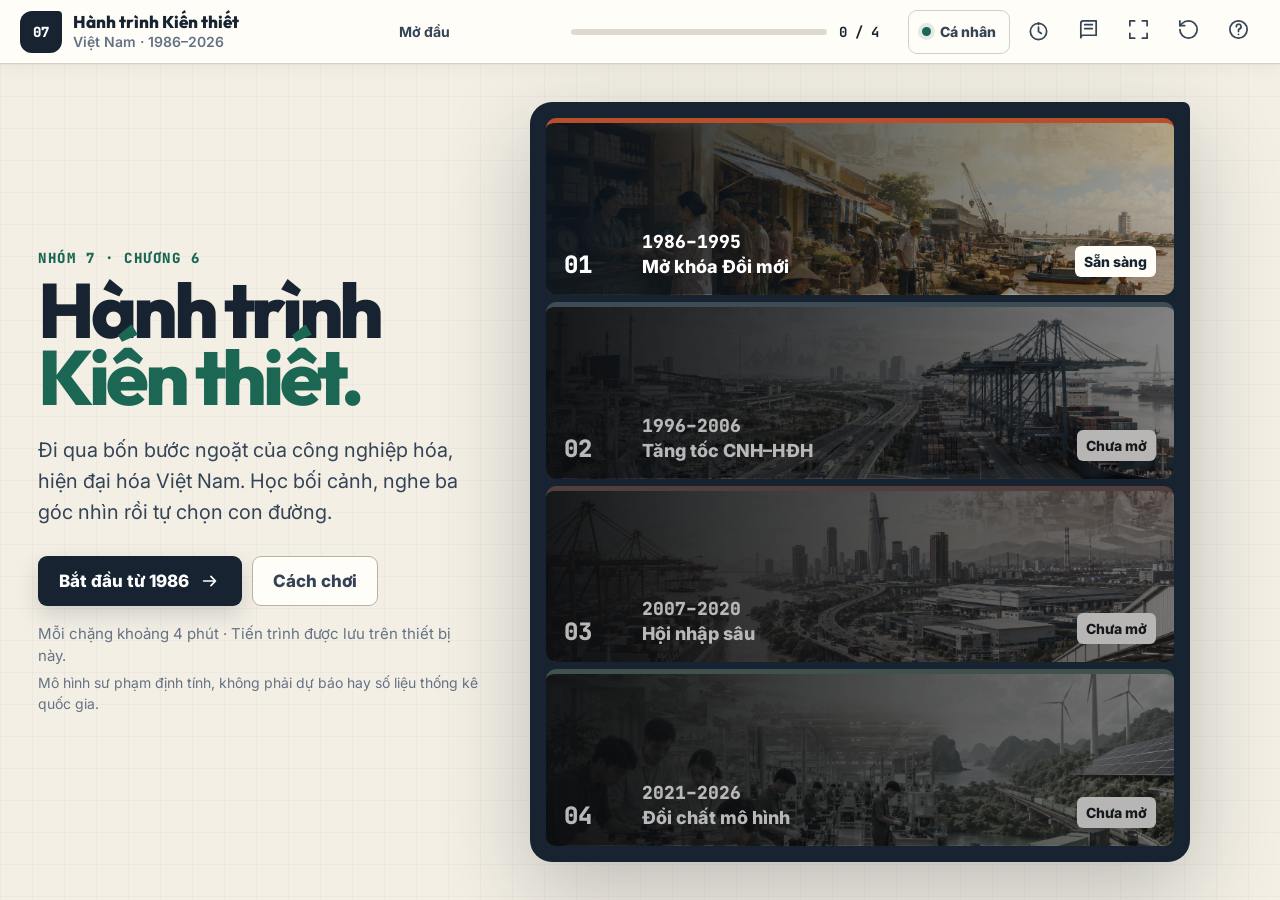
==== commit f241fb07: "chore" ====
--- a/mln122/index.html
+++ b/mln122/index.html
@@ -13,7 +13,7 @@
     <link rel="preconnect" href="https://fonts.googleapis.com" />
     <link rel="preconnect" href="https://fonts.gstatic.com" crossorigin />
     <link
-      href="https://fonts.googleapis.com/css2?family=Inter:wght@400;500;600;700&family=JetBrains+Mono:wght@500;600&family=Outfit:wght@600;700;800&display=swap"
+      href="https://fonts.googleapis.com/css2?family=Inter:wght@400;500;600;700;800&family=JetBrains+Mono:wght@500;600;700;800&family=Outfit:wght@600;700;800&display=swap"
       rel="stylesheet"
     />
     <link rel="preload" as="image" href="./assets/era-01-doi-moi-1986-1995.jpg" />
@@ -69,6 +69,10 @@
             <svg viewBox="0 0 24 24" aria-hidden="true"><path d="M8 3H3v5m13-5h5v5M8 21H3v-5m13 5h5v-5" /></svg>
             <span class="sr-only">Toàn màn hình</span>
           </button>
+          <button class="icon-button" type="button" data-action="confirm-reset-all" title="Chơi lại từ đầu (↺)">
+            <svg viewBox="0 0 24 24" aria-hidden="true"><path d="M3 12a9 9 0 1 0 9-9 9.75 9.75 0 0 0-6.74 2.74L3 8"/><path d="M3 3v5h5"/></svg>
+            <span class="sr-only">Chơi lại từ đầu</span>
+          </button>
           <button class="icon-button" type="button" data-action="open-help" title="Hướng dẫn (?)">
             <svg viewBox="0 0 24 24" aria-hidden="true"><circle cx="12" cy="12" r="9" /><path d="M9.7 9a2.5 2.5 0 1 1 3.3 2.37c-.6.25-1 .82-1 1.47V14m0 3h.01" /></svg>
             <span class="sr-only">Hướng dẫn</span>
--- a/mln122/styles.css
+++ b/mln122/styles.css
@@ -177,7 +177,7 @@
 
 .brand__copy { display: flex; flex-direction: column; gap: 2px; }
 .brand__copy strong { font: 800 17px/1.05 var(--display); }
-.brand__copy small { color: var(--muted); font-size: 14px; font-weight: 650; }
+.brand__copy small { color: var(--muted); font-size: 14px; font-weight: 600; }
 
 .route-status {
   display: grid;
@@ -190,7 +190,7 @@
 .route-status__label {
   overflow: hidden;
   color: var(--ink-soft);
-  font-weight: 750;
+  font-weight: 700;
   text-overflow: ellipsis;
   white-space: nowrap;
 }
@@ -229,8 +229,7 @@
 .icon-button:active,
 .mode-switch:active,
 .button:active,
-.policy-option:active,
-.advisor-hotspot:active { transform: scale(0.98); }
+.policy-option:active { transform: scale(0.98); }
 .icon-button svg { width: 23px; height: 23px; margin: auto; }
 
 .mode-switch {
@@ -252,11 +251,18 @@
   box-shadow: 0 0 0 4px color-mix(in srgb, var(--era-accent) 12%, transparent);
 }
 
-.presenter-button { position: relative; width: 76px; padding-right: 34px; }
-.presenter-button svg { margin-left: 7px; }
-.presentation-mini-time { position: absolute; top: 50%; right: 6px; transform: translateY(-50%); font: 700 14px/1 var(--mono); }
+.presenter-button {
+  display: grid;
+  width: 94px;
+  grid-template-columns: 24px minmax(48px, 1fr);
+  place-items: center;
+  gap: 5px;
+  padding: 0 9px;
+}
+.presenter-button svg { margin: 0; }
+.presentation-mini-time { position: static; min-width: 48px; font: 700 14px/1 var(--mono); text-align: center; }
 body:not(.is-presentation) .presentation-mini-time { display: none; }
-body:not(.is-presentation) .presenter-button { width: 44px; padding: 0; }
+body:not(.is-presentation) .presenter-button { width: 44px; grid-template-columns: 1fr; padding: 0; }
 body:not(.is-presentation) .presenter-button svg { margin: auto; }
 
 #game-root {
@@ -335,7 +341,7 @@
 .home-screen__copy h1 {
   margin-bottom: 24px;
   font-size: clamp(62px, 6vw, 96px);
-  font-weight: 850;
+  font-weight: 800;
   letter-spacing: -0.055em;
   line-height: 0.88;
 }
@@ -422,8 +428,7 @@
 .briefing-stage,
 .explore-stage,
 .decision-stage,
-.consequence-stage,
-.report-stage {
+.consequence-stage {
   min-height: 0;
   flex: 1;
   overflow: hidden;
@@ -459,13 +464,15 @@
   line-height: 1.02;
 }
 
-.briefing-sheet__objective { max-width: 850px; margin-bottom: 18px; color: var(--ink-soft); font-size: 21px; font-weight: 600; line-height: 1.45; }
-.theory-points { display: grid; width: 100%; gap: 8px; margin: 0 0 14px; padding: 0; list-style: none; }
-.theory-points li { display: grid; grid-template-columns: 50px 1fr; align-items: center; gap: 14px; padding: 11px 14px; border-left: 4px solid var(--era-accent); background: var(--paper); }
-.theory-points li > span { color: var(--era-accent); font: 800 17px/1 var(--mono); }
-.theory-points small { display: block; margin-bottom: 2px; color: var(--era-accent); font-size: 14px; font-weight: 800; text-transform: uppercase; }
-.theory-points strong { display: inline; margin-right: 7px; font: 800 19px/1.25 var(--display); }
-.theory-points p { display: inline; margin: 0; color: var(--ink-soft); font-size: 18px; line-height: 1.42; }
+.briefing-sheet__objective { max-width: 65ch; margin-bottom: 14px; color: var(--ink-soft); font-size: 20px; font-weight: 600; line-height: 1.42; }
+.theory-points { display: grid; width: min(100%, 880px); margin: 0 0 12px; padding: 0; border-block: 1px solid var(--line); list-style: none; }
+.theory-points li { position: relative; display: grid; grid-template-columns: 42px 1fr; align-items: center; gap: 12px; padding: 10px 4px; border-bottom: 1px solid var(--line); }
+.theory-points li:last-child { border-bottom: 0; }
+.theory-points li > span { color: var(--era-accent); font: 800 16px/1 var(--mono); }
+.theory-points li > span::after { display: block; width: 20px; height: 3px; margin-top: 8px; background: var(--era-accent); content: ""; }
+.theory-points small { display: none; }
+.theory-points strong { display: block; margin-bottom: 2px; font: 800 19px/1.25 var(--display); }
+.theory-points p { margin: 0; color: var(--ink-soft); font-size: 17px; line-height: 1.38; }
 
 .remember-line {
   display: grid;
@@ -482,7 +489,7 @@
 
 .remember-line > .ui-icon { width: 34px; height: 34px; color: var(--era-accent); }
 .remember-line p { margin: 0; color: var(--ink); font-size: 18px; font-weight: 700; line-height: 1.38; }
-.remember-line p span { display: block; margin-bottom: 3px; color: var(--era-accent); font-size: 14px; font-weight: 850; text-transform: uppercase; }
+.remember-line p span { display: block; margin-bottom: 3px; color: var(--era-accent); font-size: 14px; font-weight: 800; text-transform: uppercase; }
 .briefing-sheet > .button { margin-top: auto; }
 
 /* Living diorama */
@@ -547,13 +554,15 @@
 
 .advisor-hotspot:hover,
 .advisor-hotspot.is-active { transform: translate(-50%, calc(-50% - 6px)); border-color: #f2d77f; background: color-mix(in srgb, var(--era-accent) 50%, #172330); }
+.advisor-hotspot:active { transform: translate(-50%, -50%) scale(0.98); }
+.advisor-hotspot.is-active:active { transform: translate(-50%, calc(-50% - 6px)) scale(0.98); }
 .advisor-hotspot.is-visited { border-color: color-mix(in srgb, var(--era-accent) 65%, white); }
 .advisor-hotspot__pulse { position: absolute; inset: -8px; z-index: -1; border: 2px solid rgba(255, 255, 255, 0.45); border-radius: 17px; animation: hotspot-pulse 1.8s ease-out 2; }
 .advisor-hotspot.is-visited .advisor-hotspot__pulse { display: none; }
 .advisor-hotspot__icon { display: grid; width: 50px; height: 50px; place-items: center; padding: 10px; border-radius: 9px; background: white; color: var(--era-accent); }
 .advisor-hotspot__icon .ui-icon { width: 30px; height: 30px; }
 .advisor-hotspot__copy { display: flex; min-width: 0; flex-direction: column; gap: 3px; }
-.advisor-hotspot__copy small { color: #f1d88f; font: 750 13px/1 var(--mono); text-transform: uppercase; }
+.advisor-hotspot__copy small { color: #f1d88f; font: 700 13px/1 var(--mono); text-transform: uppercase; }
 .advisor-hotspot__copy strong { overflow: hidden; font-size: 16px; text-overflow: ellipsis; white-space: nowrap; }
 .advisor-hotspot__check { display: grid; width: 28px; height: 28px; place-items: center; border-radius: 50%; background: var(--positive); }
 .advisor-hotspot__check .ui-icon { width: 18px; height: 18px; }
@@ -576,7 +585,7 @@
   box-shadow: 0 16px 40px rgba(9, 16, 23, 0.28);
 }
 
-.explore-footer p { max-width: 740px; margin: 0; color: var(--ink-soft); font-size: 17px; font-weight: 650; line-height: 1.4; }
+.explore-footer p { max-width: 740px; margin: 0; color: var(--ink-soft); font-size: 17px; font-weight: 600; line-height: 1.4; }
 
 .advisor-panel {
   position: absolute;
@@ -617,9 +626,9 @@
 .advisor-panel__portrait .ui-icon { width: 45px; height: 45px; }
 .advisor-panel h2 { margin-bottom: 2px; font-size: clamp(36px, 3vw, 48px); letter-spacing: -0.035em; }
 .advisor-panel__role { margin-bottom: 18px; color: var(--era-accent); font-size: 18px; font-weight: 800; }
-.advisor-panel blockquote { margin: 0 0 17px; color: var(--ink); font: 750 25px/1.35 var(--display); }
+.advisor-panel blockquote { margin: 0 0 17px; color: var(--ink); font: 700 25px/1.35 var(--display); }
 .advisor-panel__insight { width: 100%; margin-bottom: 18px; padding: 15px 17px; border-left: 5px solid var(--era-accent); background: var(--paper); }
-.advisor-panel__insight span { display: block; margin-bottom: 5px; color: var(--era-accent); font-size: 14px; font-weight: 850; text-transform: uppercase; }
+.advisor-panel__insight span { display: block; margin-bottom: 5px; color: var(--era-accent); font-size: 14px; font-weight: 800; text-transform: uppercase; }
 .advisor-panel__insight p { margin: 0; color: var(--ink-soft); font-size: 18px; line-height: 1.5; }
 .advisor-panel > .button { width: 100%; margin-top: auto; }
 
@@ -633,14 +642,18 @@
   to { transform: translateX(0); opacity: 1; }
 }
 
-/* Decision: three readable rows */
-.decision-stage { display: grid; grid-template-columns: minmax(380px, 0.72fr) minmax(650px, 1.28fr); }
+/* Decision: one prompt, three equally visible strategies */
+.decision-stage {
+  position: relative;
+  display: grid;
+  grid-template-rows: minmax(170px, 0.58fr) minmax(300px, 1.42fr);
+}
 .decision-context {
   display: flex;
   min-height: 0;
   flex-direction: column;
-  padding: clamp(28px, 3vw, 48px);
-  overflow: auto;
+  padding: clamp(24px, 2.4vw, 36px) clamp(26px, 3vw, 48px);
+  overflow: hidden;
   background-image: linear-gradient(125deg, rgba(12, 21, 30, 0.94), rgba(12, 21, 30, 0.69)), var(--era-image);
   background-position: center;
   background-size: cover;
@@ -648,11 +661,11 @@
 }
 
 .decision-context .eyebrow { color: #efd586; }
-.decision-context h2 { max-width: 700px; margin-bottom: 13px; font-size: clamp(38px, 3.6vw, 58px); letter-spacing: -0.045em; line-height: 1.02; }
-.decision-context > p { max-width: 680px; margin-bottom: 24px; color: rgba(255, 255, 255, 0.84); font-size: 22px; line-height: 1.48; }
-.decision-context > small { display: block; margin-top: auto; padding-top: 16px; color: rgba(255, 255, 255, 0.72); font-size: 15px; line-height: 1.45; }
-
-.causal-chain { display: grid; gap: 8px; }
+.decision-context h2 { max-width: 1080px; margin-bottom: 8px; font-size: clamp(36px, 3.2vw, 52px); letter-spacing: -0.045em; line-height: 1.02; }
+.decision-context > p { max-width: 900px; margin: 0; color: rgba(255, 255, 255, 0.84); font-size: 21px; line-height: 1.42; }
+.decision-context > small,
+.causal-chain { display: none; }
+
 .causal-chain > div { display: grid; grid-template-columns: 36px 1fr; align-items: center; gap: 10px; padding: 10px 12px; border-left: 3px solid color-mix(in srgb, var(--era-accent) 70%, white); background: rgba(0, 0, 0, 0.28); }
 .causal-chain span { color: #efd586; font: 800 14px/1 var(--mono); }
 .causal-chain p { margin: 0; color: rgba(255, 255, 255, 0.88); font-size: 16px; line-height: 1.4; }
@@ -660,20 +673,23 @@
 .decision-options {
   display: grid;
   min-height: 0;
-  grid-template-rows: repeat(3, minmax(0, 1fr));
-  gap: 12px;
-  padding: clamp(20px, 2.3vw, 34px);
+  grid-template-columns: repeat(3, minmax(0, 1fr));
+  gap: clamp(12px, 1.3vw, 20px);
+  padding: clamp(18px, 2vw, 30px);
   overflow: auto;
   background: var(--paper);
 }
 
 .policy-option {
-  display: grid;
-  min-height: 130px;
-  grid-template-columns: 54px 62px 1fr 34px;
-  align-items: center;
-  gap: 16px;
-  padding: 15px 18px;
+  position: relative;
+  display: grid;
+  min-height: 270px;
+  grid-template-columns: 52px 1fr 56px;
+  grid-template-rows: 58px minmax(0, 1fr) 30px;
+  align-items: start;
+  gap: 15px 12px;
+  padding: clamp(17px, 1.6vw, 24px);
+  overflow: hidden;
   border: 2px solid var(--line);
   border-left-width: 7px;
   border-radius: 12px;
@@ -681,61 +697,99 @@
   box-shadow: 0 7px 20px rgba(30, 41, 53, 0.06);
   color: var(--ink);
   text-align: left;
-  transition: transform 150ms ease, border-color 150ms ease, box-shadow 150ms ease;
-}
-
+  transition: transform 150ms ease, border-color 150ms ease, box-shadow 150ms ease, filter 180ms ease, opacity 180ms ease;
+}
+
+.policy-option::before {
+  position: absolute;
+  z-index: 0;
+  inset: 0;
+  transform: translateX(-105%);
+  background: linear-gradient(100deg, transparent 8%, color-mix(in srgb, var(--era-accent) 18%, white) 48%, transparent 92%);
+  content: "";
+}
+
+.policy-option > * { position: relative; z-index: 1; }
 .policy-option:hover,
-.policy-option:focus-visible { transform: translateX(5px); border-color: var(--era-accent); box-shadow: 0 13px 30px color-mix(in srgb, var(--era-accent) 15%, transparent); }
-.policy-option__key { display: grid; width: 50px; height: 50px; place-items: center; border-radius: 9px; background: var(--ink); color: white; font: 850 19px/1 var(--mono); }
-.policy-option__icon { display: grid; width: 60px; height: 60px; place-items: center; padding: 13px; border-radius: 13px; background: color-mix(in srgb, var(--era-accent) 11%, white); color: var(--era-accent); }
+.policy-option:focus-visible { transform: translateY(-6px); border-color: var(--era-accent); box-shadow: 0 16px 34px color-mix(in srgb, var(--era-accent) 16%, transparent); }
+.decision-stage.is-committing .decision-context { filter: saturate(0.75) brightness(0.82); }
+.policy-option.is-selected {
+  z-index: 2;
+  border-color: var(--era-accent);
+  box-shadow: 0 18px 44px color-mix(in srgb, var(--era-accent) 24%, transparent);
+  animation: policy-commit 560ms cubic-bezier(.2,.82,.24,1) both;
+}
+.policy-option.is-selected::before { animation: policy-sweep 520ms ease both; }
+.policy-option.is-receding { animation: policy-recede 420ms ease both; }
+.policy-option__key { display: grid; width: 50px; height: 50px; grid-column: 1; grid-row: 1; place-items: center; border-radius: 9px; background: var(--ink); color: white; font: 700 19px/1 var(--mono); }
+.policy-option__icon { display: grid; width: 56px; height: 56px; grid-column: 3; grid-row: 1; place-items: center; padding: 12px; border-radius: 13px; background: color-mix(in srgb, var(--era-accent) 11%, white); color: var(--era-accent); }
 .policy-option__icon .ui-icon { width: 34px; height: 34px; }
-.policy-option__copy { min-width: 0; }
-.policy-option__copy small { display: block; margin-bottom: 3px; color: var(--era-accent); font-size: 14px; font-weight: 850; text-transform: uppercase; }
+.policy-option__copy { min-width: 0; grid-column: 1 / -1; grid-row: 2; }
+.policy-option__copy small { display: block; margin-bottom: 3px; color: var(--era-accent); font-size: 14px; font-weight: 800; text-transform: uppercase; }
 .policy-option__copy strong { display: block; margin-bottom: 4px; font: 800 clamp(22px, 1.8vw, 28px)/1.12 var(--display); }
 .policy-option__copy p { margin: 0; color: var(--ink-soft); font-size: 18px; line-height: 1.42; }
-.policy-option__arrow { color: var(--muted); }
+.policy-option__arrow { align-self: end; grid-column: 3; grid-row: 3; justify-self: end; color: var(--muted); }
 .policy-option__arrow .ui-icon { width: 28px; height: 28px; }
 .policy-option:hover .policy-option__arrow { color: var(--era-accent); }
 
-/* Consequence and animated world response */
+@keyframes policy-commit {
+  0% { transform: scale(0.98); }
+  35% { transform: translateY(-8px) scale(1.018); }
+  100% { transform: translateY(-12px) scale(1.018); }
+}
+
+@keyframes policy-sweep {
+  from { transform: translateX(-105%); }
+  to { transform: translateX(105%); }
+}
+
+@keyframes policy-recede {
+  to { transform: translateY(8px) scale(0.975); filter: grayscale(0.65); opacity: 0.32; }
+}
+
+/* Consequence: clean cinematic world and cumulative response */
 .consequence-stage { display: grid; grid-template-columns: minmax(420px, 0.85fr) minmax(620px, 1.15fr); }
 .consequence-world {
   position: relative;
   min-height: 0;
   overflow: hidden;
-  background-image: linear-gradient(to top, rgba(10, 18, 27, 0.76), rgba(10, 18, 27, 0.05) 64%), var(--era-image);
+  background-color: var(--paper-deep);
+  background-image: var(--era-image);
   background-position: center;
   background-size: cover;
-}
-
-.consequence-world::after { position: absolute; inset: 0; background: radial-gradient(circle at 54% 42%, transparent, rgba(10, 18, 27, 0.3)); content: ""; pointer-events: none; }
-.world-grid { position: absolute; z-index: 1; inset: 0; background-image: linear-gradient(rgba(255,255,255,.13) 1px, transparent 1px), linear-gradient(90deg, rgba(255,255,255,.13) 1px, transparent 1px); background-size: 54px 54px; mask-image: linear-gradient(to top, black, transparent 76%); animation: world-reveal 800ms ease both; }
-.world-route { position: absolute; z-index: 2; height: 5px; transform-origin: left; border-radius: 99px; background: #e9cf70; box-shadow: 0 0 15px currentColor; animation: route-grow 950ms 180ms ease both; }
-.route-a { top: 44%; left: 15%; width: 57%; transform: rotate(-9deg); }
-.route-b { top: 62%; left: 31%; width: 49%; transform: rotate(12deg); animation-delay: 420ms; }
-.world-node { position: absolute; z-index: 3; width: 17px; height: 17px; transform: scale(0); border: 4px solid white; border-radius: 50%; background: var(--positive); box-shadow: 0 0 0 7px rgba(255,255,255,.18), 0 0 24px white; animation: node-pop 280ms 800ms ease forwards; }
-.node-a { top: 40%; left: 19%; }
-.node-b { top: 53%; left: 56%; animation-delay: 980ms; }
-.node-c { top: 66%; left: 78%; animation-delay: 1140ms; }
-.consequence-stage[data-outcome="conditional"] .world-node { background: var(--warning); }
-.consequence-stage[data-outcome="risky"] .world-node { background: var(--danger); }
-.consequence-stage[data-outcome="risky"] .world-route { background: #e3a175; }
+  animation: camera-settle 900ms cubic-bezier(.2,.8,.2,1) both;
+}
 
 .world-caption {
   position: absolute;
-  z-index: 4;
-  right: 22px;
-  bottom: 24px;
-  left: 22px;
-  padding: 15px 17px;
-  border-left: 5px solid #e9cf70;
-  background: #172330;
-  box-shadow: 0 14px 34px rgba(7, 13, 19, 0.35);
+  right: 20px;
+  bottom: 20px;
+  left: 20px;
+  display: flex;
+  flex-direction: column;
+  gap: 6px;
+  padding: 16px 20px;
+  border-left: 5px solid #f1d88f;
+  border-radius: 4px 12px 12px 4px;
+  background: rgba(14, 23, 33, 0.88);
+  backdrop-filter: blur(8px);
+  box-shadow: 0 14px 35px rgba(0, 0, 0, 0.35);
   color: white;
 }
 
-.world-caption span { display: block; margin-bottom: 5px; color: #efd586; font: 800 14px/1 var(--mono); text-transform: uppercase; }
-.world-caption strong { font-size: 19px; line-height: 1.38; }
+.world-caption span {
+  color: #f1d88f;
+  font: 800 13px/1 var(--mono);
+  letter-spacing: 0.1em;
+  text-transform: uppercase;
+}
+
+.world-caption strong {
+  color: rgba(255, 255, 255, 0.95);
+  font-size: 17px;
+  font-weight: 600;
+  line-height: 1.45;
+}
 
 .consequence-card {
   display: flex;
@@ -747,136 +801,369 @@
   background: var(--surface);
 }
 
-.verdict { display: inline-flex; min-height: 42px; align-items: center; gap: 8px; margin-bottom: 18px; padding: 8px 12px; border-radius: 7px; font-size: 15px; font-weight: 850; }
-.verdict .ui-icon { width: 21px; height: 21px; }
-.verdict--strong { background: #e7f3ed; color: var(--positive); }
-.verdict--conditional { background: #fff0de; color: var(--warning); }
-.verdict--risky { background: #fbe8e5; color: var(--danger); }
+.verdict-stamp {
+  display: inline-grid;
+  min-height: 70px;
+  grid-template-columns: 35px 1fr;
+  align-items: center;
+  gap: 10px;
+  margin: 2px 0 18px;
+  padding: 9px 15px 9px 12px;
+  transform: rotate(-1.7deg);
+  border: 5px double currentColor;
+  background: var(--surface);
+  font-weight: 800;
+  text-transform: uppercase;
+  animation: verdict-stamp-in 520ms 110ms cubic-bezier(.2,.9,.22,1.18) both;
+}
+.verdict-stamp .ui-icon { width: 32px; height: 32px; }
+.verdict-stamp small { display: block; margin-bottom: 3px; font: 800 11px/1 var(--mono); letter-spacing: .12em; }
+.verdict-stamp strong { display: block; font: 800 19px/1.08 var(--display); letter-spacing: .025em; }
+.verdict-stamp--strong { color: var(--positive); }
+.verdict-stamp--conditional { color: var(--warning); }
+.verdict-stamp--risky { color: var(--danger); }
 .consequence-card h2 { margin-bottom: 10px; font-size: clamp(42px, 4vw, 64px); letter-spacing: -0.045em; line-height: 0.98; }
-.consequence-card__outcome { margin-bottom: 18px; color: var(--ink-soft); font-size: 22px; font-weight: 620; line-height: 1.48; }
-.feedback-grid { display: grid; width: 100%; grid-template-columns: 1fr 1fr; gap: 10px; margin-bottom: 14px; }
-.feedback-grid > div { padding: 14px 16px; border-top: 4px solid var(--era-accent); background: var(--paper); }
-.feedback-grid span { display: block; margin-bottom: 5px; color: var(--era-accent); font-size: 14px; font-weight: 850; text-transform: uppercase; }
-.feedback-grid p { margin: 0; color: var(--ink-soft); font-size: 18px; line-height: 1.45; }
-
-.impact-pills { display: grid; width: 100%; grid-template-columns: repeat(3, 1fr); gap: 8px; margin-bottom: 18px; }
-.impact-pill { display: flex; min-height: 54px; align-items: center; justify-content: space-between; gap: 8px; padding: 9px 12px; border-radius: 8px; background: var(--paper); }
-.impact-pill small { font-size: 15px; font-weight: 800; }
-.impact-pill strong { font: 850 20px/1 var(--mono); }
-.impact-pill--up { background: #eaf4ef; color: var(--positive); }
-.impact-pill--down { background: #f9e9e6; color: var(--danger); }
+.consequence-card__outcome { max-width: 62ch; margin-bottom: 16px; color: var(--ink-soft); font-size: 21px; font-weight: 600; line-height: 1.44; }
+.impact-pills { display: grid; width: 100%; grid-template-columns: repeat(3, minmax(0, 1fr)); gap: 9px; margin-bottom: 14px; }
+.impact-pill {
+  position: relative;
+  display: flex;
+  min-width: 0;
+  min-height: 142px;
+  flex-direction: column;
+  gap: 10px;
+  padding: 13px 14px 11px;
+  overflow: visible;
+  border-top: 4px solid currentColor;
+  background: var(--paper);
+}
+.impact-pill__heading { display: flex; width: 100%; min-width: 0; align-items: center; gap: 7px; }
+.impact-pill__heading small { display: block; overflow: hidden; color: var(--ink); font-size: 14px; font-weight: 800; text-overflow: ellipsis; white-space: nowrap; }
+.impact-pill__heading > span:last-child { margin-left: auto; font: 700 15px/1 var(--mono); }
+.cumulative-impact__icon { display: grid; width: 30px; height: 30px; flex: 0 0 auto; place-items: center; padding: 6px; border-radius: 7px; background: color-mix(in srgb, currentColor 10%, white); }
+.cumulative-impact__icon .ui-icon { width: 18px; height: 18px; }
+.cumulative-impact__values { display: grid; grid-template-columns: minmax(42px, 1fr) 16px minmax(42px, 1fr); align-items: end; gap: 5px; color: var(--ink); }
+.cumulative-impact__values > span { display: flex; flex-direction: column; gap: 2px; }
+.cumulative-impact__values > span:last-child { text-align: right; }
+.cumulative-impact__values small { color: var(--muted); font-size: 11px; font-weight: 800; text-transform: uppercase; }
+.cumulative-impact__values strong { font: 700 clamp(25px, 2vw, 34px)/1 var(--mono); letter-spacing: -.05em; }
+.cumulative-impact__values > i { align-self: center; color: var(--line-strong); font-style: normal; text-align: center; }
+.cumulative-impact__journey { display: flex; align-items: center; justify-content: space-between; gap: 6px; color: var(--muted); font-size: 12px; font-weight: 700; }
+.cumulative-impact__journey strong { color: currentColor; font: 700 13px/1 var(--mono); }
+.impact-pill__meter { display: block; height: 5px; margin-top: auto; overflow: hidden; background: color-mix(in srgb, currentColor 13%, white); }
+.impact-pill__meter i { display: block; width: var(--impact-size); height: 100%; transform-origin: left; background: currentColor; animation: impact-meter-grow 720ms 180ms cubic-bezier(.2,.8,.2,1) both; }
+.impact-pill__float {
+  position: absolute;
+  top: -12px;
+  right: 10px;
+  padding: 5px 7px;
+  border: 1px solid currentColor;
+  background: var(--surface);
+  box-shadow: var(--shadow-sm);
+  font: 700 14px/1 var(--mono);
+  pointer-events: none;
+  animation: impact-float 820ms 180ms ease-out both;
+}
+.impact-pill--up { color: var(--positive); }
+.impact-pill--down { color: var(--danger); }
 .impact-pill--flat { color: var(--muted); }
-.consequence-card__actions { display: flex; width: 100%; flex-wrap: wrap; justify-content: space-between; gap: 10px; margin-top: auto; }
-
-@keyframes world-reveal { from { opacity: 0; } to { opacity: 0.52; } }
-@keyframes route-grow { from { scale: 0 1; opacity: 0; } to { scale: 1 1; opacity: 1; } }
-@keyframes node-pop { 0% { transform: scale(0); } 70% { transform: scale(1.3); } 100% { transform: scale(1); } }
-
-/* Three-point report */
-.report-stage {
-  display: grid;
-  grid-template-columns: minmax(300px, 0.56fr) minmax(720px, 1.44fr);
-  background-image: linear-gradient(100deg, rgba(12, 21, 30, 0.48), rgba(12, 21, 30, 0.12)), var(--era-image);
-  background-position: center;
-  background-size: cover;
-}
-
-.report-stamp {
+.impact-pill--flat .impact-pill__float { display: none; }
+.consequence-takeaway { display: grid; width: 100%; grid-template-columns: 40px minmax(0, 1fr); align-items: center; gap: 13px; margin-bottom: 14px; padding: 14px 16px; border-left: 5px solid var(--era-accent); background: color-mix(in srgb, var(--era-accent) 7%, white); }
+.consequence-takeaway > .ui-icon { width: 30px; height: 30px; color: var(--era-accent); }
+.consequence-takeaway p { margin: 0; }
+.consequence-takeaway span { display: block; margin-bottom: 3px; color: var(--era-accent); font-size: 12px; font-weight: 800; text-transform: uppercase; }
+.consequence-takeaway strong { display: block; max-width: 72ch; color: var(--ink); font-size: 18px; line-height: 1.38; text-wrap: balance; }
+.consequence-card__actions { display: flex; width: 100%; flex-wrap: wrap; justify-content: flex-end; gap: 10px; margin-top: auto; padding-top: 4px; }
+
+@keyframes camera-settle { from { background-position: 54% center; filter: saturate(.65) brightness(.82); } to { background-position: center; filter: none; } }
+@keyframes verdict-stamp-in {
+  0% { transform: rotate(-6deg) scale(1.42); opacity: 0; }
+  66% { transform: rotate(-1.7deg) scale(.96); opacity: 1; }
+  100% { transform: rotate(-1.7deg) scale(1); opacity: 1; }
+}
+@keyframes impact-meter-grow { from { scale: 0 1; } to { scale: 1 1; } }
+@keyframes impact-float {
+  0% { transform: translateY(10px) scale(.82); opacity: 0; }
+  30% { transform: translateY(0) scale(1); opacity: 1; }
+  100% { transform: translateY(-18px) scale(.96); opacity: 0; }
+}
+
+/* Final: one-screen strategy certificate */
+.final-screen {
+  display: grid;
+  width: min(1540px, 100%);
+  min-height: 100%;
+  margin: auto;
+  place-items: center;
+  padding: 16px 22px 22px;
+}
+
+.strategy-certificate {
+  position: relative;
+  display: grid;
+  width: min(1440px, 100%);
+  min-height: min(720px, calc(100dvh - var(--topbar-height) - 38px));
+  grid-template-rows: auto auto 1fr auto;
+  gap: 16px;
+  padding: clamp(24px, 2.8vw, 42px);
+  overflow: hidden;
+  border: 1px solid var(--line-strong);
+  border-top: 8px solid var(--era-accent);
+  border-radius: 18px 6px 18px 18px;
+  background:
+    linear-gradient(135deg, color-mix(in srgb, var(--era-accent) 5%, transparent), transparent 34%),
+    var(--surface);
+  box-shadow: var(--shadow-lg);
+}
+
+.strategy-certificate::before {
+  position: absolute;
+  inset: 12px;
+  border: 1px solid color-mix(in srgb, var(--line) 76%, transparent);
+  content: "";
+  pointer-events: none;
+}
+
+.strategy-certificate > * { position: relative; z-index: 1; }
+
+.strategy-certificate__header {
+  display: grid;
+  grid-template-columns: minmax(0, 1fr) 104px;
+  align-items: center;
+  gap: clamp(22px, 4vw, 64px);
+  padding-bottom: 17px;
+  border-bottom: 1px solid var(--line);
+}
+
+.strategy-certificate__identity { min-width: 0; }
+.strategy-certificate__identity .eyebrow { margin-bottom: 8px; }
+.strategy-certificate__identity :is(h1, h2) {
+  max-width: 1100px;
+  margin: 0;
+  font-size: clamp(44px, 4.8vw, 72px);
+  letter-spacing: -0.055em;
+  line-height: .94;
+  text-wrap: balance;
+}
+.strategy-certificate__identity > p:not(.eyebrow) {
+  max-width: 900px;
+  margin: 9px 0 0;
+  color: var(--ink-soft);
+  font-size: 18px;
+  font-weight: 600;
+  line-height: 1.4;
+}
+
+.strategy-certificate__seal {
+  display: grid;
+  width: 96px;
+  height: 96px;
+  grid-template-rows: 1fr auto;
+  place-items: center;
+  justify-self: end;
+  padding: 17px 10px 12px;
+  border: 5px double color-mix(in srgb, var(--era-accent) 72%, var(--ink));
+  background: var(--ink);
+  box-shadow: 8px 8px 0 color-mix(in srgb, var(--era-accent) 16%, var(--paper));
+  color: white;
+}
+.strategy-certificate__seal span { font: 800 30px/1 var(--mono); letter-spacing: -.05em; }
+.strategy-certificate__seal small { color: #efd586; font: 800 10px/1 var(--mono); letter-spacing: .11em; }
+
+.certificate-pillars {
+  display: grid;
+  grid-template-columns: repeat(3, minmax(0, 1fr));
+  gap: 11px;
+}
+
+.certificate-pillars > :is(.eyebrow, h2) { grid-column: 1 / -1; }
+.certificate-pillars > .eyebrow { margin-bottom: -4px; }
+.certificate-pillars > h2 { margin: -2px 0 2px; font-size: 27px; letter-spacing: -.03em; }
+
+.certificate-pillar {
+  display: grid;
+  min-width: 0;
+  min-height: 146px;
+  grid-template-columns: minmax(0, 1fr) auto;
+  grid-template-rows: auto 1fr auto;
+  gap: 7px 14px;
+  padding: 15px 17px 14px;
+  border: 1px solid var(--line);
+  border-top: 5px solid currentColor;
+  background: color-mix(in srgb, currentColor 4%, white);
+  color: var(--positive);
+}
+
+.certificate-pillar--down { color: var(--danger); }
+.certificate-pillar--flat { color: var(--muted); }
+.certificate-pillar__label {
+  display: flex;
+  min-width: 0;
+  grid-column: 1 / -1;
+  align-items: center;
+  gap: 8px;
+  color: var(--ink-soft);
+  font-size: 15px;
+  font-weight: 800;
+}
+.certificate-pillar__label .ui-icon { width: 23px; height: 23px; }
+.certificate-pillar--up .certificate-pillar__label .ui-icon { color: var(--positive); }
+.certificate-pillar--down .certificate-pillar__label .ui-icon { color: var(--danger); }
+.certificate-pillar--flat .certificate-pillar__label .ui-icon { color: var(--muted); }
+.certificate-pillar__value {
+  align-self: center;
+  color: var(--ink);
+  font: 700 clamp(38px, 3.4vw, 54px)/.9 var(--mono);
+  letter-spacing: -.07em;
+}
+.certificate-pillar__delta {
   display: flex;
   align-self: center;
-  justify-self: center;
-  width: min(270px, 78%);
-  aspect-ratio: 1;
   flex-direction: column;
+  align-items: flex-end;
+  gap: 5px;
+  justify-self: end;
+  color: currentColor;
+}
+.certificate-pillar__delta span { color: var(--muted); font-size: 12px; font-weight: 700; white-space: nowrap; }
+.certificate-pillar__delta strong { font: 700 16px/1 var(--mono); }
+.certificate-pillar__meter {
+  display: block;
+  height: 6px;
+  grid-column: 1 / -1;
+  overflow: hidden;
+  background: color-mix(in srgb, currentColor 13%, white);
+}
+.certificate-pillar__meter i {
+  display: block;
+  width: var(--pillar-value);
+  height: 100%;
+  transform-origin: left;
+  background: currentColor;
+  animation: impact-meter-grow 720ms 180ms cubic-bezier(.2,.8,.2,1) both;
+}
+
+.certificate-route {
+  display: grid;
+  min-height: 0;
+  align-content: center;
+  gap: 10px;
+  padding-block: 3px;
+}
+.certificate-route > header { display: flex; align-items: end; justify-content: space-between; gap: 24px; }
+.certificate-route > header .eyebrow { margin: 0; }
+.certificate-route > header h2 { margin: 0; font-size: 27px; letter-spacing: -.03em; text-align: right; }
+
+.certificate-turning-points {
+  display: grid;
+  grid-template-columns: repeat(4, minmax(0, 1fr));
+  gap: 9px;
+}
+
+.certificate-turning-point {
+  position: relative;
+  display: grid;
+  min-width: 0;
+  min-height: 112px;
+  align-content: space-between;
+  gap: 13px;
+  padding: 14px 15px;
+  border-left: 4px solid var(--item-accent, var(--era-accent));
+  background: var(--paper);
+}
+.certificate-turning-point small {
+  color: var(--item-accent, var(--era-accent));
+  font: 800 13px/1 var(--mono);
+}
+.certificate-turning-point strong {
+  display: block;
+  color: var(--ink);
+  font: 800 20px/1.18 var(--display);
+  text-wrap: balance;
+}
+.certificate-turning-point p {
+  margin: -7px 0 0;
+  color: var(--muted);
+  font-size: 14px;
+  font-weight: 700;
+  line-height: 1.3;
+}
+
+.strategy-certificate__footer {
+  display: grid;
+  grid-template-columns: minmax(0, 1fr) auto;
   align-items: center;
-  justify-content: center;
-  transform: rotate(-4deg);
-  border: 7px double rgba(255, 255, 255, 0.88);
-  border-radius: 50%;
-  background: rgba(13, 23, 32, 0.78);
-  color: white;
-}
-
-.report-stamp > span { color: #efd586; font: 850 64px/1 var(--mono); }
-.report-stamp small { margin: 8px 0 11px; font: 800 16px/1 var(--mono); }
-.report-stamp strong { font-size: 18px; letter-spacing: 0.08em; }
-
-.report-sheet {
-  display: flex;
-  min-height: 0;
-  flex-direction: column;
-  align-items: flex-start;
-  padding: clamp(25px, 2.8vw, 44px);
-  overflow: auto;
-  background: var(--surface);
-}
-
-.report-sheet h2 { margin-bottom: 8px; font-size: clamp(40px, 3.7vw, 58px); letter-spacing: -0.045em; line-height: 1; }
-.report-sheet__lead { max-width: 1050px; margin-bottom: 16px; color: var(--ink-soft); font-size: 19px; line-height: 1.45; }
-.report-points { display: grid; width: 100%; grid-template-columns: repeat(3, 1fr); gap: 10px; margin-bottom: 14px; }
-.report-points section { position: relative; display: flex; min-height: 178px; flex-direction: column; padding: 16px; border-top: 5px solid var(--era-accent); background: var(--paper); }
-.report-points section > span { position: absolute; top: 12px; right: 12px; color: var(--line-strong); font: 800 16px/1 var(--mono); }
-.report-points section > .ui-icon { width: 30px; height: 30px; margin-bottom: 12px; color: var(--era-accent); }
-.report-points small { margin-bottom: 5px; color: var(--era-accent); font-size: 14px; font-weight: 850; text-transform: uppercase; }
-.report-points p { margin: 0; color: var(--ink-soft); font-size: 18px; line-height: 1.45; }
-
-.report-recall { display: grid; width: 100%; grid-template-columns: 48px 1fr; gap: 14px; margin-bottom: 15px; padding: 12px 15px; border: 1px solid var(--line); border-radius: 9px; background: white; }
-.report-recall > .ui-icon { width: 38px; height: 38px; color: var(--era-accent); }
-.report-recall summary { grid-column: 2; cursor: pointer; list-style: none; }
-.report-recall summary::-webkit-details-marker { display: none; }
-.report-recall span { display: block; margin-bottom: 3px; color: var(--era-accent); font-size: 14px; font-weight: 850; text-transform: uppercase; }
-.report-recall p { display: inline; margin: 0 7px 0 0; color: var(--ink-soft); font-size: 16px; }
-.report-recall > strong { grid-column: 2; padding-top: 10px; border-top: 1px solid var(--line); font-size: 16px; }
-.report-actions { display: flex; width: 100%; align-items: center; justify-content: space-between; gap: 12px; margin-top: auto; }
-.report-complete { width: 100%; margin: 10px 0 0; color: var(--positive); font-size: 15px; font-weight: 800; text-align: right; }
-
-/* Final */
-.final-screen { width: min(1540px, 100%); min-height: 100%; margin: auto; padding: 18px 22px 34px; }
-.final-hero { position: relative; min-height: 285px; padding: clamp(30px, 4vw, 62px); overflow: hidden; border-radius: 18px 6px 18px 18px; background: var(--ink); box-shadow: var(--shadow-lg); color: white; }
-.final-hero::after { position: absolute; top: -160px; right: -100px; width: 560px; height: 560px; border: 100px solid color-mix(in srgb, var(--era-accent) 42%, transparent); border-radius: 50%; content: ""; }
-.final-hero .eyebrow { color: #efd586; }
-.final-hero h1 { position: relative; z-index: 1; max-width: 1050px; margin-bottom: 12px; font-size: clamp(58px, 6vw, 92px); letter-spacing: -0.055em; line-height: 0.92; }
-.final-hero > p:not(.eyebrow) { position: relative; z-index: 1; max-width: 900px; margin: 0; color: rgba(255,255,255,.8); font-size: 20px; line-height: 1.5; }
-.final-hero > span { position: absolute; z-index: 2; right: 34px; bottom: 27px; color: #efd586; font: 800 17px/1 var(--mono); }
-
-.final-route { display: grid; grid-template-columns: repeat(4, 1fr); gap: 10px; margin-top: 14px; }
-.final-route article { min-height: 175px; padding: 17px; border-top: 6px solid var(--item-accent); background: var(--surface); box-shadow: var(--shadow-sm); }
-.final-route small { display: block; margin-bottom: 7px; color: var(--item-accent); font: 800 14px/1 var(--mono); }
-.final-route strong { display: block; margin-bottom: 7px; font: 800 21px/1.15 var(--display); }
-.final-route p { margin: 0; color: var(--ink-soft); font-size: 18px; line-height: 1.45; }
-.model-comparison { display: grid; grid-template-columns: minmax(300px, 0.72fr) minmax(650px, 1.28fr); gap: 22px; margin-top: 14px; padding: 25px 28px; border: 1px solid var(--line); background: var(--surface); box-shadow: var(--shadow-sm); }
-.model-comparison__heading { align-self: center; }
-.model-comparison__heading h2 { margin: 0; font-size: clamp(30px, 2.7vw, 42px); letter-spacing: -0.035em; line-height: 1.08; }
-.model-comparison__grid { display: grid; grid-template-columns: 1fr 1fr; gap: 8px; }
-.model-comparison__grid article { position: relative; min-height: 126px; padding: 14px 15px; border-top: 4px solid var(--era-accent); background: var(--paper); }
-.model-comparison__grid article > span { position: absolute; top: 10px; right: 11px; color: var(--line-strong); font: 800 14px/1 var(--mono); }
-.model-comparison__grid strong { display: block; max-width: calc(100% - 30px); margin-bottom: 5px; font: 800 19px/1.2 var(--display); }
-.model-comparison__grid p { margin: 0; color: var(--ink-soft); font-size: 18px; line-height: 1.42; }
-.final-thesis { display: grid; grid-template-columns: 0.85fr 1.15fr; gap: 30px; margin-top: 14px; padding: 28px 30px; border-left: 7px solid var(--era-accent); background: var(--surface); }
-.final-thesis .eyebrow { grid-column: 1 / -1; margin-bottom: -13px; }
-.final-thesis h2 { margin: 0; font-size: clamp(32px, 3vw, 46px); letter-spacing: -0.035em; line-height: 1.05; }
-.final-thesis > p:last-child { margin: 0; color: var(--ink-soft); font-size: 18px; line-height: 1.55; }
-.final-actions { display: flex; justify-content: space-between; gap: 10px; margin-top: 14px; }
+  gap: 22px;
+  padding-top: 16px;
+  border-top: 1px solid var(--line);
+}
+
+.certificate-conclusion {
+  display: block;
+  max-width: 950px;
+  margin: 0;
+  color: var(--ink);
+  font-size: 17px;
+  font-weight: 750;
+  line-height: 1.42;
+  text-wrap: balance;
+}
+.certificate-actions { display: flex; align-items: center; justify-content: flex-end; gap: 9px; }
 
 /* Dialogs */
 #overlay-root:empty { display: none; }
-.overlay { position: fixed; z-index: 200; inset: 0; display: grid; place-items: center; padding: 18px; background: rgba(14, 22, 31, 0.78); }
-.overlay__surface { position: relative; width: min(1100px, 100%); max-height: calc(100dvh - 36px); overflow: auto; border: 1px solid var(--line); border-radius: 16px; background: var(--surface); box-shadow: var(--shadow-lg); }
-.overlay__close { position: sticky; z-index: 2; top: 12px; float: right; display: grid; width: 44px; height: 44px; margin: 12px 12px -56px 0; place-items: center; border-radius: 9px; background: var(--paper); color: var(--ink-soft); font-size: 29px; }
+.has-overlay { overflow: hidden; }
+.overlay { position: fixed; z-index: 200; inset: 0; display: grid; place-items: center; padding: 18px; }
+.overlay__backdrop { position: absolute; inset: 0; background: rgba(14, 22, 31, 0.78); cursor: default; }
+.overlay__surface {
+  position: relative;
+  z-index: 1;
+  display: grid;
+  width: min(1100px, 100%);
+  max-height: calc(100dvh - 36px);
+  grid-template-rows: 62px minmax(0, 1fr);
+  overflow: hidden;
+  border: 1px solid var(--line);
+  border-radius: 16px;
+  background: var(--surface);
+  box-shadow: var(--shadow-lg);
+}
+.overlay__surface--sources,
+.overlay__surface--presenter { height: min(900px, calc(100dvh - 36px)); }
+.overlay__surface--help {
+  width: min(920px, 100%);
+  grid-template-rows: 62px auto;
+}
+.overlay__surface--reset-all {
+  width: min(620px, 100%);
+  grid-template-rows: 62px auto;
+}
+.overlay__close { z-index: 2; display: grid; width: 44px; height: 44px; grid-row: 1; margin: 11px 11px 0 0; place-items: center; justify-self: end; border-radius: 9px; background: var(--paper); color: var(--ink-soft); font-size: 29px; }
 .overlay__close:hover { background: var(--paper-deep); color: var(--ink); }
-.dialog { width: min(780px, 100%); margin: auto; padding: 30px 34px 34px; }
+.overlay__viewport {
+  min-height: 0;
+  grid-row: 2;
+  overflow-x: hidden;
+  overflow-y: auto;
+  overscroll-behavior: contain;
+  scrollbar-gutter: stable;
+}
+.dialog { width: min(780px, 100%); min-height: 0; margin: 0 auto; padding: 0 34px 34px; overflow: visible; }
 .dialog--wide { width: min(1060px, 100%); }
 .dialog--small { width: min(560px, 100%); text-align: center; }
+.dialog--help { width: min(880px, 100%); }
 .dialog h2 { margin-bottom: 17px; font-size: clamp(36px, 4vw, 54px); letter-spacing: -0.04em; line-height: 1; }
 .dialog > p:not(.eyebrow):not(.dialog__note) { color: var(--ink-soft); font-size: 18px; line-height: 1.5; }
 .dialog__actions { display: flex; justify-content: center; gap: 10px; margin-top: 24px; }
 .dialog__note { margin: 20px 0 0; padding-top: 17px; border-top: 1px solid var(--line); color: var(--muted); font-size: 16px; text-align: center; }
 
-.help-flow { display: grid; gap: 8px; margin: 0; padding: 0; list-style: none; }
-.help-flow li { display: grid; grid-template-columns: 50px 1fr; align-items: center; gap: 13px; padding: 12px 14px; background: var(--paper); }
-.help-flow li > span { color: var(--era-accent); font: 850 17px/1 var(--mono); }
-.help-flow strong { display: block; margin-bottom: 2px; font-size: 18px; }
-.help-flow p { margin: 0; color: var(--ink-soft); font-size: 16px; line-height: 1.4; }
+.help-flow { display: grid; grid-template-columns: repeat(4, minmax(0, 1fr)); margin: 0; padding: 0; border-block: 1px solid var(--line); list-style: none; }
+.help-flow li { position: relative; min-width: 0; padding: 14px 14px 16px; border-right: 1px solid var(--line); }
+.help-flow li:last-child { border-right: 0; }
+.help-flow li::before { position: absolute; top: -1px; right: 12px; left: 12px; height: 4px; background: var(--era-accent); content: ""; }
+.help-flow li > span { display: block; margin-bottom: 17px; color: var(--era-accent); font: 700 16px/1 var(--mono); }
+.help-flow strong { display: block; min-height: 42px; margin-bottom: 5px; font-size: 18px; line-height: 1.15; }
+.help-flow p { margin: 0; color: var(--ink-soft); font-size: 15px; line-height: 1.38; }
 
 .source-layout { display: grid; grid-template-columns: 1.35fr 0.65fr; gap: 18px; }
 .source-group { margin-bottom: 17px; }
@@ -891,13 +1178,13 @@
 .ai-usage p { margin-bottom: 10px; color: var(--ink-soft); font-size: 15px; line-height: 1.45; }
 .ai-usage h3:not(:first-child) { margin-top: 22px; }
 
-.presenter-clock { display: flex; align-items: center; justify-content: space-between; gap: 20px; margin-bottom: 18px; padding: 20px; background: var(--ink); color: white; }
-.presenter-clock > strong { color: #efd586; font: 850 clamp(50px, 7vw, 82px)/1 var(--mono); }
+.presenter-clock { position: sticky; z-index: 2; top: 0; display: flex; align-items: center; justify-content: space-between; gap: 20px; margin-bottom: 18px; padding: 20px; background: var(--ink); box-shadow: 0 10px 22px rgba(23, 35, 48, .16); color: white; }
+.presenter-clock > strong { color: #efd586; font: 700 clamp(50px, 7vw, 82px)/1 var(--mono); }
 .presenter-clock > div { display: flex; flex-wrap: wrap; gap: 9px; }
 .presenter-runbook { border: 1px solid var(--line); }
 .presenter-runbook article { display: grid; grid-template-columns: 120px 82px 1fr; align-items: start; gap: 14px; padding: 12px 14px; border-bottom: 1px solid var(--line); }
 .presenter-runbook article:last-child { border-bottom: 0; }
-.presenter-runbook article > span { color: var(--era-accent); font: 750 14px/1.4 var(--mono); }
+.presenter-runbook article > span { color: var(--era-accent); font: 700 14px/1.4 var(--mono); }
 .presenter-runbook article > strong { font-size: 15px; }
 .presenter-runbook h3 { margin: 0 0 3px; font-size: 18px; }
 .presenter-runbook p { margin: 0; color: var(--ink-soft); font-size: 15px; line-height: 1.4; }
@@ -905,30 +1192,61 @@
 .presenter-jumps { display: grid; grid-template-columns: repeat(5, minmax(0, 1fr)); gap: 8px; margin-top: 14px; }
 .presenter-jumps .button { min-width: 0; padding-inline: 10px; font-size: 14px; }
 
-.toast-region { position: fixed; z-index: 300; right: 20px; bottom: 20px; max-width: min(460px, calc(100vw - 40px)); padding: 14px 17px; transform: translateY(20px); border-radius: 9px; background: var(--ink); box-shadow: var(--shadow-lg); color: white; font-size: 16px; font-weight: 750; opacity: 0; pointer-events: none; transition: opacity 170ms ease, transform 170ms ease; }
-.toast-region.is-visible { transform: translateY(0); opacity: 1; }
+.toast-region {
+  position: fixed;
+  z-index: 300;
+  top: calc(var(--topbar-height) + 12px);
+  left: 50%;
+  width: max-content;
+  max-width: min(620px, calc(100vw - 32px));
+  padding: 13px 17px;
+  transform: translate(-50%, -14px);
+  border: 1px solid color-mix(in srgb, white 14%, transparent);
+  border-radius: 9px;
+  background: var(--ink);
+  box-shadow: var(--shadow-lg);
+  color: white;
+  font-size: 16px;
+  font-weight: 700;
+  text-align: center;
+  opacity: 0;
+  pointer-events: none;
+  transition: opacity 170ms ease, transform 170ms ease;
+}
+.toast-region.is-visible { transform: translate(-50%, 0); opacity: 1; }
 .fatal-error,
 .noscript { margin: 40px; padding: 18px; border: 1px solid #d99; background: #fff4f4; color: #711; font-size: 18px; }
+
+/* Presentation mode: fewer secondary details, larger classroom signals */
+body.is-presentation .briefing-sheet__objective,
+body.is-presentation .decision-context > small { display: none; }
+body.is-presentation .theory-points strong { font-size: 21px; }
+body.is-presentation .theory-points p { font-size: 19px; }
+body.is-presentation .consequence-card__outcome { font-size: 23px; }
+body.is-presentation .impact-pill__heading small { font-size: 16px; }
+
+@media (min-width: 961px) {
+  .briefing-stage { min-height: 560px; }
+  .consequence-stage { min-height: 520px; }
+}
 
 /* Projector and medium desktop */
 @media (max-width: 1180px) {
   .topbar { grid-template-columns: 245px 1fr auto; gap: 10px; padding-inline: 14px; }
   .brand__copy small { display: none; }
   .route-status { grid-template-columns: minmax(95px, 1fr) minmax(100px, 1.2fr) auto; }
-  .home-screen { grid-template-columns: minmax(390px, 0.78fr) minmax(550px, 1.22fr); gap: 25px; padding: 22px; }
+  .home-screen { grid-template-columns: minmax(340px, 0.78fr) minmax(480px, 1.22fr); gap: 25px; padding: 22px; }
   .home-screen__copy h1 { font-size: 66px; }
   .briefing-stage { grid-template-columns: 34% 66%; }
-  .decision-stage { grid-template-columns: 40% 60%; }
-  .decision-context { padding: 28px; }
+  .decision-context { padding: 24px 28px; }
   .decision-context h2 { font-size: 40px; }
   .decision-context > p { font-size: 19px; }
-  .policy-option { grid-template-columns: 48px 54px 1fr 28px; gap: 12px; padding: 12px 14px; }
   .policy-option__key { width: 44px; height: 44px; }
   .policy-option__icon { width: 52px; height: 52px; padding: 11px; }
   .consequence-stage { grid-template-columns: 42% 58%; }
-  .feedback-grid { grid-template-columns: 1fr; }
-  .report-stage { grid-template-columns: 30% 70%; }
-  .report-points p { font-size: 18px; }
+  .strategy-certificate { min-height: calc(100dvh - var(--topbar-height) - 30px); padding: 24px; }
+  .strategy-certificate__identity :is(h1, h2) { font-size: 52px; }
+  .certificate-turning-point strong { font-size: 18px; }
 }
 
 @media (min-width: 961px) and (max-height: 820px) {
@@ -942,37 +1260,61 @@
   .era-heading__steps span { width: 28px; height: 28px; }
   .briefing-sheet { padding: 20px 26px; }
   .briefing-sheet h2 { margin-bottom: 7px; font-size: 38px; }
-  .briefing-sheet__objective { margin-bottom: 11px; font-size: 20px; }
-  .theory-points { gap: 6px; margin-bottom: 9px; }
-  .theory-points li { padding: 8px 11px; }
-  .theory-points p { font-size: 18px; }
+  .briefing-sheet__objective { margin-bottom: 8px; font-size: 18px; }
+  .theory-points { margin-bottom: 8px; }
+  .theory-points li { padding: 7px 2px; }
+  .theory-points strong { font-size: 18px; }
+  .theory-points p { font-size: 17px; }
+  body.is-presentation .theory-points p { font-size: 18px; }
   .remember-line { margin-bottom: 10px; padding-block: 9px; }
+  .remember-line p { font-size: 16px; }
+  .briefing-sheet > .button { min-height: 44px; }
   .advisor-panel { top: 12px; right: 12px; bottom: 92px; padding: 18px 22px; }
   .advisor-panel__portrait { width: 62px; height: 62px; margin-bottom: 10px; padding: 13px; }
   .advisor-panel h2 { font-size: 36px; }
   .advisor-panel blockquote { margin-bottom: 12px; font-size: 22px; }
   .advisor-panel__insight { margin-bottom: 12px; padding: 11px 13px; }
-  .decision-context { padding: 24px 27px; }
-  .decision-context h2 { font-size: 38px; }
-  .decision-context > p { margin-bottom: 14px; font-size: 20px; }
-  .decision-options { gap: 8px; padding: 14px 20px; }
-  .policy-option { min-height: 108px; padding-block: 9px; }
-  .policy-option__copy strong { font-size: 23px; }
-  .policy-option__copy p { font-size: 18px; }
+  .decision-stage { grid-template-rows: minmax(130px, .45fr) minmax(260px, 1.55fr); }
+  .decision-context { padding: 18px 26px; }
+  .decision-context h2 { margin-bottom: 5px; font-size: 35px; }
+  .decision-context > p { font-size: 18px; }
+  .decision-options { gap: 10px; padding: 13px 18px; }
+  .policy-option { min-height: 220px; padding: 15px; }
+  .policy-option__copy strong { font-size: 22px; }
+  .policy-option__copy p { font-size: 17px; }
   .consequence-card { padding: 22px 28px; }
-  .verdict { margin-bottom: 10px; }
+  .verdict-stamp { min-height: 58px; margin-bottom: 9px; border-width: 4px; }
+  .verdict-stamp .ui-icon { width: 26px; height: 26px; }
+  .verdict-stamp strong { font-size: 17px; }
   .consequence-card h2 { font-size: 42px; }
   .consequence-card__outcome { margin-bottom: 11px; font-size: 20px; }
-  .feedback-grid { margin-bottom: 9px; }
-  .feedback-grid > div { padding: 10px 12px; }
-  .feedback-grid p { font-size: 18px; }
   .impact-pills { margin-bottom: 10px; }
-  .report-sheet { padding: 21px 28px; }
-  .report-sheet h2 { font-size: 40px; }
-  .report-sheet__lead { margin-bottom: 10px; font-size: 18px; }
-  .report-points { margin-bottom: 9px; }
-  .report-points section { min-height: 140px; padding: 12px; }
-  .report-recall { margin-bottom: 9px; padding-block: 9px; }
+  .impact-pill { min-height: 124px; padding-block: 8px; }
+  .consequence-takeaway { margin-bottom: 7px; padding-block: 8px; }
+  .final-screen { padding: 10px 14px 14px; }
+  .strategy-certificate {
+    min-height: calc(100dvh - var(--topbar-height) - 20px);
+    gap: 10px;
+    padding: 17px 22px;
+  }
+  .strategy-certificate::before { inset: 8px; }
+  .strategy-certificate__header { grid-template-columns: minmax(0, 1fr) 80px; padding-bottom: 10px; }
+  .strategy-certificate__identity .eyebrow { margin-bottom: 5px; font-size: 12px; }
+  .strategy-certificate__identity :is(h1, h2) { font-size: clamp(38px, 4.5vw, 52px); }
+  .strategy-certificate__identity > p:not(.eyebrow) { margin-top: 6px; font-size: 15px; }
+  .strategy-certificate__seal { width: 72px; height: 72px; padding: 12px 8px 8px; border-width: 4px; }
+  .strategy-certificate__seal span { font-size: 24px; }
+  .certificate-pillar { min-height: 116px; gap: 5px 10px; padding: 10px 12px 9px; }
+  .certificate-pillar__value { font-size: 36px; }
+  .certificate-pillar__label { font-size: 13px; }
+  .certificate-pillar__label .ui-icon { width: 19px; height: 19px; }
+  .certificate-route { gap: 6px; padding: 0; }
+  .certificate-route > header h2 { font-size: 21px; }
+  .certificate-turning-point { min-height: 82px; gap: 8px; padding: 10px 11px; }
+  .certificate-turning-point strong { font-size: 17px; }
+  .strategy-certificate__footer { gap: 14px; padding-top: 10px; }
+  .certificate-conclusion { font-size: 15px; }
+  .certificate-actions .button { min-height: 44px; padding-inline: 14px; font-size: 15px; }
 }
 
 /* Tablet and phone */
@@ -988,20 +1330,23 @@
   .era-screen { min-height: calc(100dvh - var(--topbar-height)); padding: 10px; }
   .briefing-stage,
   .decision-stage,
-  .consequence-stage,
-  .report-stage { display: flex; flex-direction: column; overflow: visible; }
+  .consequence-stage { display: flex; flex-direction: column; overflow: visible; }
   .scene-photo { min-height: 240px; flex: 0 0 240px; }
   .briefing-sheet { overflow: visible; }
-  .decision-context { min-height: 430px; overflow: visible; }
-  .decision-options { overflow: visible; }
-  .consequence-world { min-height: 390px; flex: 0 0 390px; }
-  .consequence-card { overflow: visible; }
-  .report-stamp { min-height: 260px; margin: 28px auto; }
-  .report-sheet { overflow: visible; }
-  .final-route { grid-template-columns: 1fr 1fr; }
-  .model-comparison { grid-template-columns: 1fr; }
-  .final-thesis { grid-template-columns: 1fr; }
-  .final-thesis .eyebrow { margin-bottom: 0; }
+  .decision-context { min-height: 260px; overflow: visible; }
+  .decision-options { grid-template-columns: 1fr; overflow: visible; }
+  .policy-option { min-height: 132px; grid-template-columns: 48px 54px minmax(0, 1fr) 28px; grid-template-rows: 1fr; align-items: center; padding: 14px 16px; }
+  .policy-option__key { grid-column: 1; grid-row: 1; }
+  .policy-option__icon { grid-column: 2; grid-row: 1; }
+  .policy-option__copy { grid-column: 3; grid-row: 1; }
+  .policy-option__arrow { align-self: center; grid-column: 4; grid-row: 1; }
+  .consequence-card { order: 1; overflow: visible; }
+  .consequence-world { order: 2; min-height: 220px; flex-basis: 220px; }
+  .final-screen { min-height: calc(100dvh - var(--topbar-height)); }
+  .strategy-certificate { min-height: 0; }
+  .certificate-turning-points { grid-template-columns: 1fr 1fr; }
+  .strategy-certificate__footer { align-items: stretch; grid-template-columns: 1fr; }
+  .certificate-actions { justify-content: flex-start; }
 }
 
 @media (max-width: 768px) {
@@ -1015,7 +1360,7 @@
   .mode-switch > span:last-child { display: none; }
   .mode-switch__dot { margin: auto; }
   .icon-button { width: 40px; height: 40px; }
-  .utility-nav__optional { display: none; }
+  .utility-nav__optional[data-action="toggle-fullscreen"] { display: none; }
   .presenter-button { width: 40px !important; padding: 0 !important; }
   .presenter-button svg { margin: auto !important; }
   .presentation-mini-time { display: none !important; }
@@ -1036,7 +1381,7 @@
   .era-heading__identity { justify-content: flex-end; }
   .era-heading__identity span { display: none; }
   .era-heading__identity strong { font-size: 15px; }
-  .era-heading__steps { grid-column: 1 / -1; display: grid; grid-template-columns: repeat(5, 1fr); gap: 5px; padding-bottom: 7px; }
+  .era-heading__steps { grid-column: 1 / -1; display: grid; grid-template-columns: repeat(4, 1fr); gap: 5px; padding-bottom: 7px; }
   .era-heading__steps span { width: 100%; height: 5px; overflow: hidden; border: 0; border-radius: 99px; background: var(--line); color: transparent; }
   .era-heading__steps span.is-done { background: color-mix(in srgb, var(--era-accent) 42%, var(--line)); }
   .era-heading__steps span.is-current { background: var(--era-accent); }
@@ -1060,6 +1405,8 @@
   .advisor-hotspot:nth-of-type(3) { top: 374px !important; }
   .advisor-hotspot:hover,
   .advisor-hotspot.is-active { transform: translateY(-3px); }
+  .advisor-hotspot:active,
+  .advisor-hotspot.is-active:active { transform: translateY(-1px) scale(0.98); }
   .advisor-hotspot__copy strong { font-size: 15px; }
   .explore-footer { right: 10px; bottom: 10px; left: 10px; align-items: stretch; flex-direction: column; gap: 8px; padding: 12px; }
   .explore-footer p { font-size: 18px; }
@@ -1069,64 +1416,128 @@
   .advisor-panel h2 { font-size: 36px; }
   .advisor-panel blockquote { font-size: 22px; }
 
-  .decision-context { min-height: 380px; padding: 25px 18px; }
-  .decision-context h2 { font-size: 38px; }
+  .decision-context { min-height: 250px; padding: 25px 18px; }
+  .decision-context h2 { font-size: 36px; }
   .decision-context > p { font-size: 20px; }
   .decision-options { gap: 9px; padding: 14px 10px 18px; }
-  .policy-option { min-height: 142px; grid-template-columns: 44px 1fr 26px; gap: 10px; padding: 13px 11px; }
+  .policy-option { min-height: 142px; grid-template-columns: 44px minmax(0, 1fr) 26px; gap: 10px; padding: 13px 11px; }
   .policy-option__key { width: 42px; height: 42px; }
   .policy-option__icon { display: none; }
+  .policy-option__copy { grid-column: 2; grid-row: 1; }
+  .policy-option__arrow { grid-column: 3; grid-row: 1; }
   .policy-option__copy strong { font-size: 22px; }
   .policy-option__copy p { font-size: 18px; }
 
-  .consequence-world { min-height: 330px; flex-basis: 330px; }
-  .world-caption { right: 13px; bottom: 13px; left: 13px; }
-  .world-caption strong { font-size: 17px; }
+  .consequence-world { min-height: 190px; flex-basis: 190px; }
   .consequence-card { padding: 23px 17px; }
+  .verdict-stamp { min-height: 60px; margin-bottom: 12px; border-width: 4px; }
+  .verdict-stamp .ui-icon { width: 27px; height: 27px; }
+  .verdict-stamp strong { font-size: 17px; }
   .consequence-card h2 { font-size: 42px; }
   .consequence-card__outcome { font-size: 20px; }
-  .feedback-grid { grid-template-columns: 1fr; }
-  .feedback-grid p { font-size: 18px; }
   .impact-pills { grid-template-columns: 1fr; }
+  .impact-pill { min-height: 118px; padding: 11px 12px 9px; }
+  .impact-pill__heading small { font-size: 14px; }
+  .impact-pill__heading > span:last-child { font-size: 14px; }
+  .cumulative-impact__values strong { font-size: 29px; }
+  .cumulative-impact__journey { font-size: 12px; }
+  .impact-pill__float { right: 5px; font-size: 12px; }
   .consequence-card__actions { align-items: stretch; flex-direction: column; }
   .consequence-card__actions .button { width: 100%; }
 
-  .report-stamp { width: 210px; min-height: 210px; }
-  .report-stamp > span { font-size: 50px; }
-  .report-sheet { padding: 23px 17px; }
-  .report-sheet h2 { font-size: 39px; }
-  .report-sheet__lead { font-size: 18px; }
-  .report-points { grid-template-columns: 1fr; }
-  .report-points section { min-height: 0; }
-  .report-points p { font-size: 18px; }
-  .report-recall { grid-template-columns: 38px 1fr; padding: 11px; }
-  .report-recall > .ui-icon { width: 31px; height: 31px; }
-  .report-recall p,
-  .report-recall strong { display: block; font-size: 16px; }
-  .report-actions { align-items: stretch; flex-direction: column; }
-  .report-actions .text-button { align-self: center; }
-  .report-actions .button { width: 100%; }
+.certificate-summary {
+  display: flex;
+  flex-direction: column;
+  gap: 10px;
+  padding: 16px 20px;
+  border: 1px solid var(--line);
+  border-radius: 12px;
+  background: var(--surface-strong);
+}
+
+.certificate-summary__grid {
+  display: grid;
+  grid-template-columns: repeat(3, minmax(0, 1fr));
+  gap: 12px;
+}
+
+.certificate-summary__grid article {
+  display: flex;
+  flex-direction: column;
+  gap: 8px;
+  padding: 14px 16px;
+  border: 1px solid var(--line);
+  border-radius: 9px;
+  background: var(--paper);
+  box-shadow: 0 4px 12px rgba(28, 38, 48, 0.04);
+}
+
+.certificate-summary__header-line {
+  display: flex;
+  align-items: center;
+  gap: 9px;
+}
+
+.certificate-summary__grid span {
+  display: inline-flex;
+  align-items: center;
+  justify-content: center;
+  padding: 4px 7px;
+  border-radius: 5px;
+  background: color-mix(in srgb, var(--era-accent) 14%, var(--paper));
+  color: var(--era-accent);
+  font: 800 12px/1 var(--mono);
+}
+
+.certificate-summary__grid strong {
+  color: var(--ink);
+  font-size: 16px;
+  font-weight: 800;
+  line-height: 1.2;
+}
+
+.certificate-summary__grid p {
+  margin: 0;
+  color: var(--ink-soft);
+  font-size: 14px;
+  line-height: 1.42;
+}
 
   .final-screen { padding: 10px 10px 26px; }
-  .final-hero { min-height: 350px; padding: 30px 20px; }
-  .final-hero h1 { font-size: 54px; }
-  .final-hero > p:not(.eyebrow) { font-size: 18px; }
-  .final-hero > span { right: 20px; bottom: 18px; }
-  .final-route { grid-template-columns: 1fr; }
-  .final-route article { min-height: 0; }
-  .model-comparison { padding: 20px 16px; }
-  .model-comparison__grid { grid-template-columns: 1fr; }
-  .model-comparison__grid article { min-height: 0; }
-  .model-comparison__grid p { font-size: 18px; }
-  .final-thesis { padding: 22px 18px; }
-  .final-thesis h2 { font-size: 34px; }
-  .final-actions { align-items: stretch; flex-direction: column; }
+  .strategy-certificate {
+    gap: 16px;
+    padding: 22px 17px;
+    border-top-width: 6px;
+  }
+  .strategy-certificate::before { display: none; }
+  .strategy-certificate__header { grid-template-columns: minmax(0, 1fr) 68px; gap: 13px; padding-bottom: 14px; }
+  .strategy-certificate__identity :is(h1, h2) { font-size: clamp(40px, 11vw, 54px); }
+  .strategy-certificate__identity > p:not(.eyebrow) { font-size: 17px; }
+  .strategy-certificate__seal { width: 64px; height: 64px; padding: 10px 6px 7px; box-shadow: 5px 5px 0 color-mix(in srgb, var(--era-accent) 16%, var(--paper)); }
+  .strategy-certificate__seal span { font-size: 22px; }
+  .strategy-certificate__seal small { font-size: 9px; }
+  .certificate-pillars { grid-template-columns: 1fr; }
+  .certificate-pillar { min-height: 118px; }
+  .certificate-pillar__value { font-size: 40px; }
+  .certificate-route > header { align-items: flex-start; flex-direction: column; gap: 4px; }
+  .certificate-route > header h2 { font-size: 25px; text-align: left; }
+  .certificate-turning-points { grid-template-columns: 1fr; }
+  .certificate-turning-point { min-height: 86px; }
+  .certificate-actions { align-items: stretch; flex-direction: column; }
+  .certificate-actions .button { width: 100%; }
 
   .overlay { padding: 7px; }
   .overlay__surface { max-height: calc(100dvh - 14px); border-radius: 12px; }
-  .dialog { padding: 24px 16px 22px; }
-  .dialog h2 { padding-right: 45px; font-size: 36px; }
+  .overlay__surface--sources,
+  .overlay__surface--presenter { height: calc(100dvh - 14px); }
+  .dialog { padding: 0 16px 22px; }
+  .dialog h2 { font-size: 36px; }
   .dialog__actions { align-items: stretch; flex-direction: column; }
+  .help-flow { grid-template-columns: 1fr 1fr; }
+  .help-flow li { border-right: 1px solid var(--line); border-bottom: 1px solid var(--line); }
+  .help-flow li:nth-child(even) { border-right: 0; }
+  .help-flow li:nth-last-child(-n + 2) { border-bottom: 0; }
+  .help-flow strong { min-height: 0; }
   .source-layout { grid-template-columns: 1fr; }
   .presenter-clock { align-items: stretch; flex-direction: column; }
   .presenter-clock > strong { font-size: 58px; }
@@ -1142,9 +1553,15 @@
   .home-screen__actions .button { width: 100%; }
   .advisor-hotspot__icon { width: 44px; height: 44px; padding: 8px; }
   .advisor-hotspot { grid-template-columns: 44px 1fr auto; }
-  .policy-option { grid-template-columns: 40px 1fr 22px; }
+  .policy-option { grid-template-columns: 40px minmax(0, 1fr) 22px; }
   .policy-option__key { width: 38px; height: 38px; }
   .presenter-jumps { grid-template-columns: 1fr; }
+  .help-flow { grid-template-columns: 1fr; }
+  .help-flow li,
+  .help-flow li:nth-child(even),
+  .help-flow li:nth-last-child(-n + 2),
+  .help-flow li:last-child { grid-column: auto; border-right: 0; border-bottom: 1px solid var(--line); }
+  .help-flow li:last-child { border-bottom: 0; }
 }
 
 @media (prefers-reduced-motion: reduce) {
@@ -1156,4 +1573,5 @@
     animation-duration: 0.01ms !important;
     animation-iteration-count: 1 !important;
   }
-}
+  .impact-pill__float { display: none !important; }
+}
